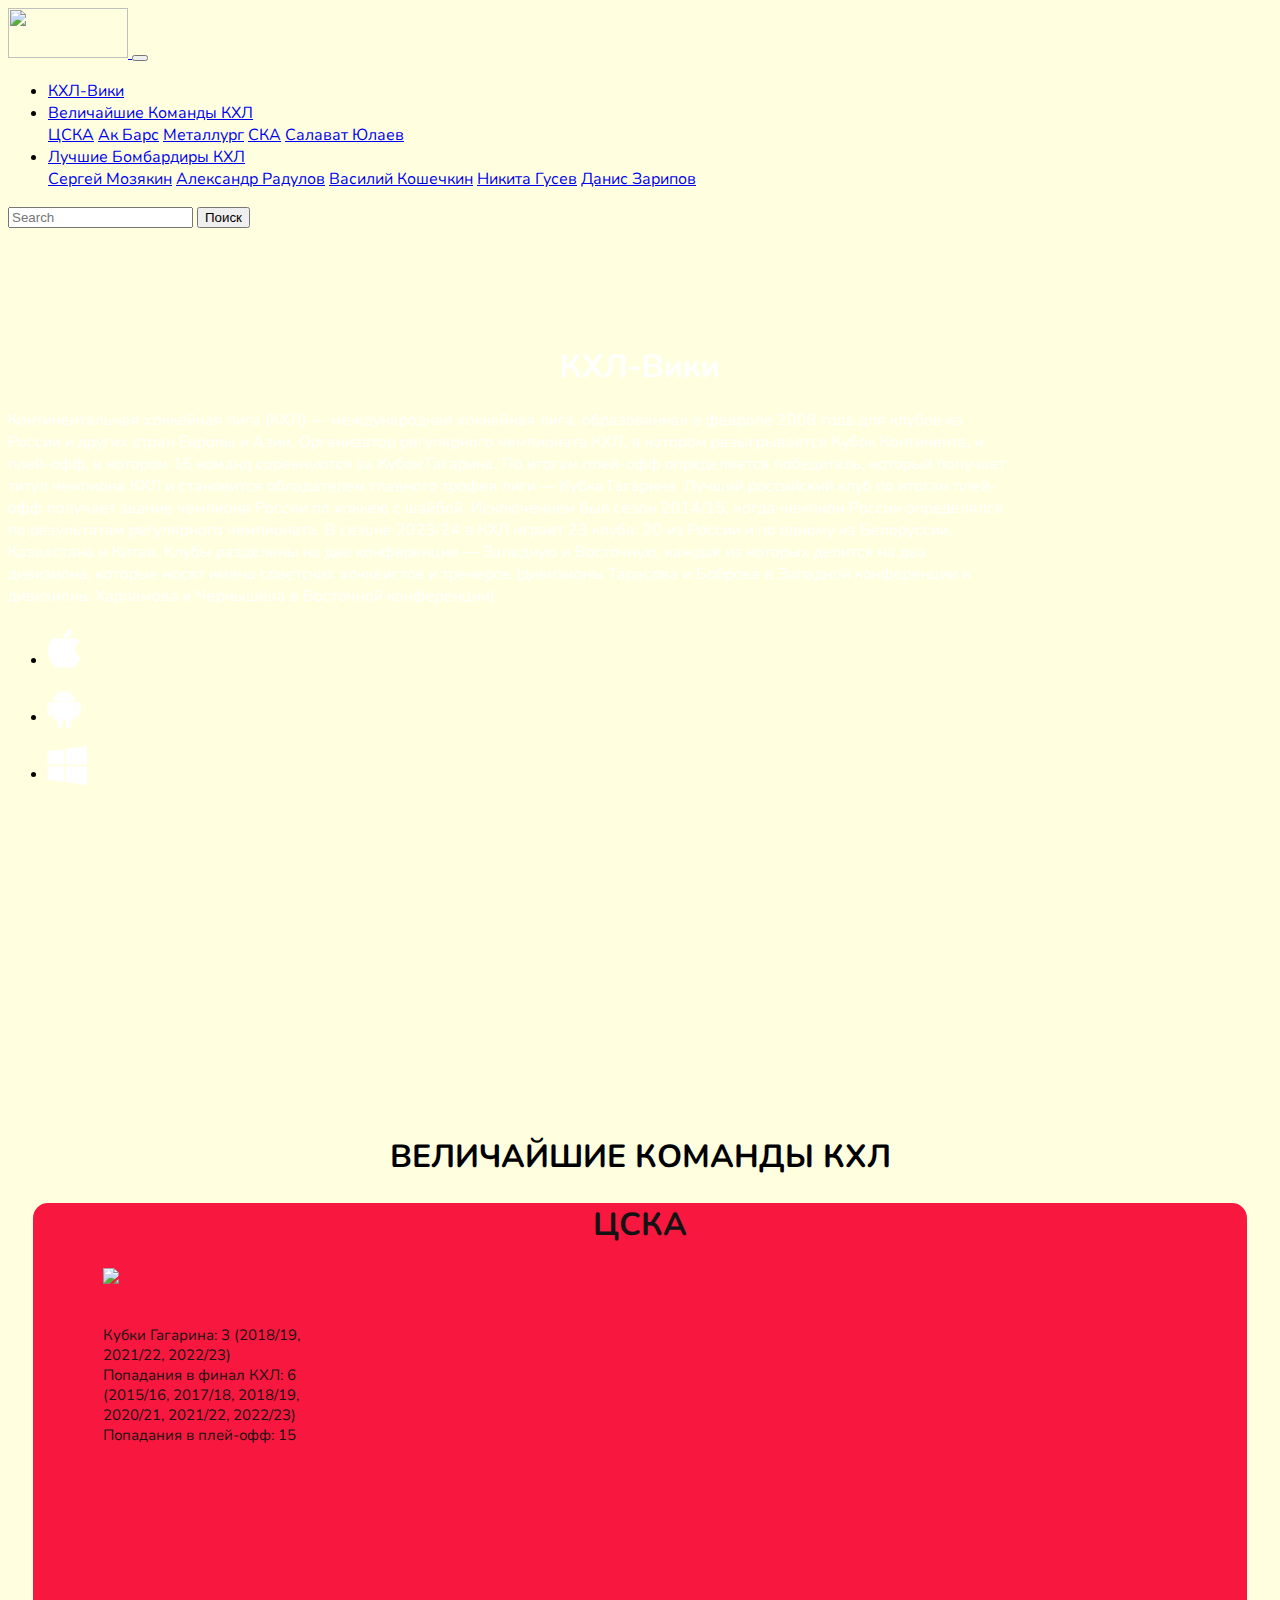
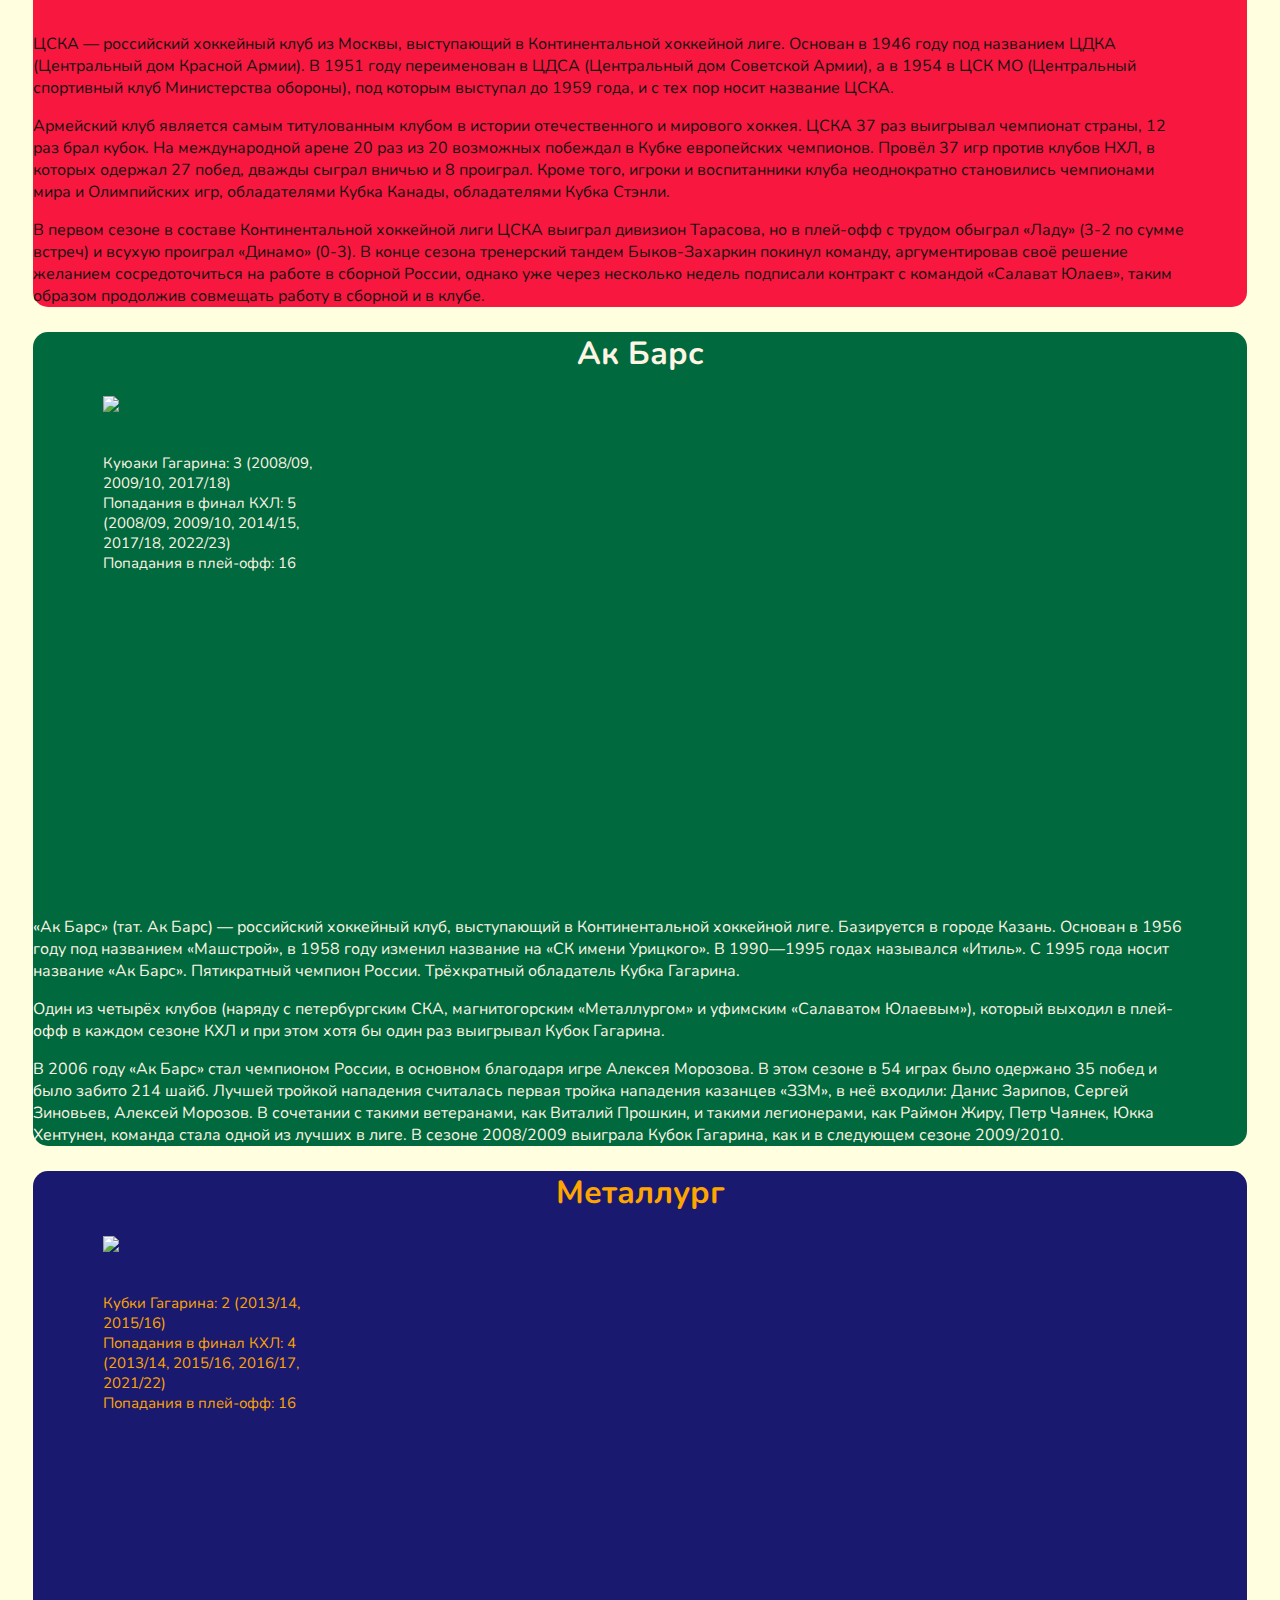
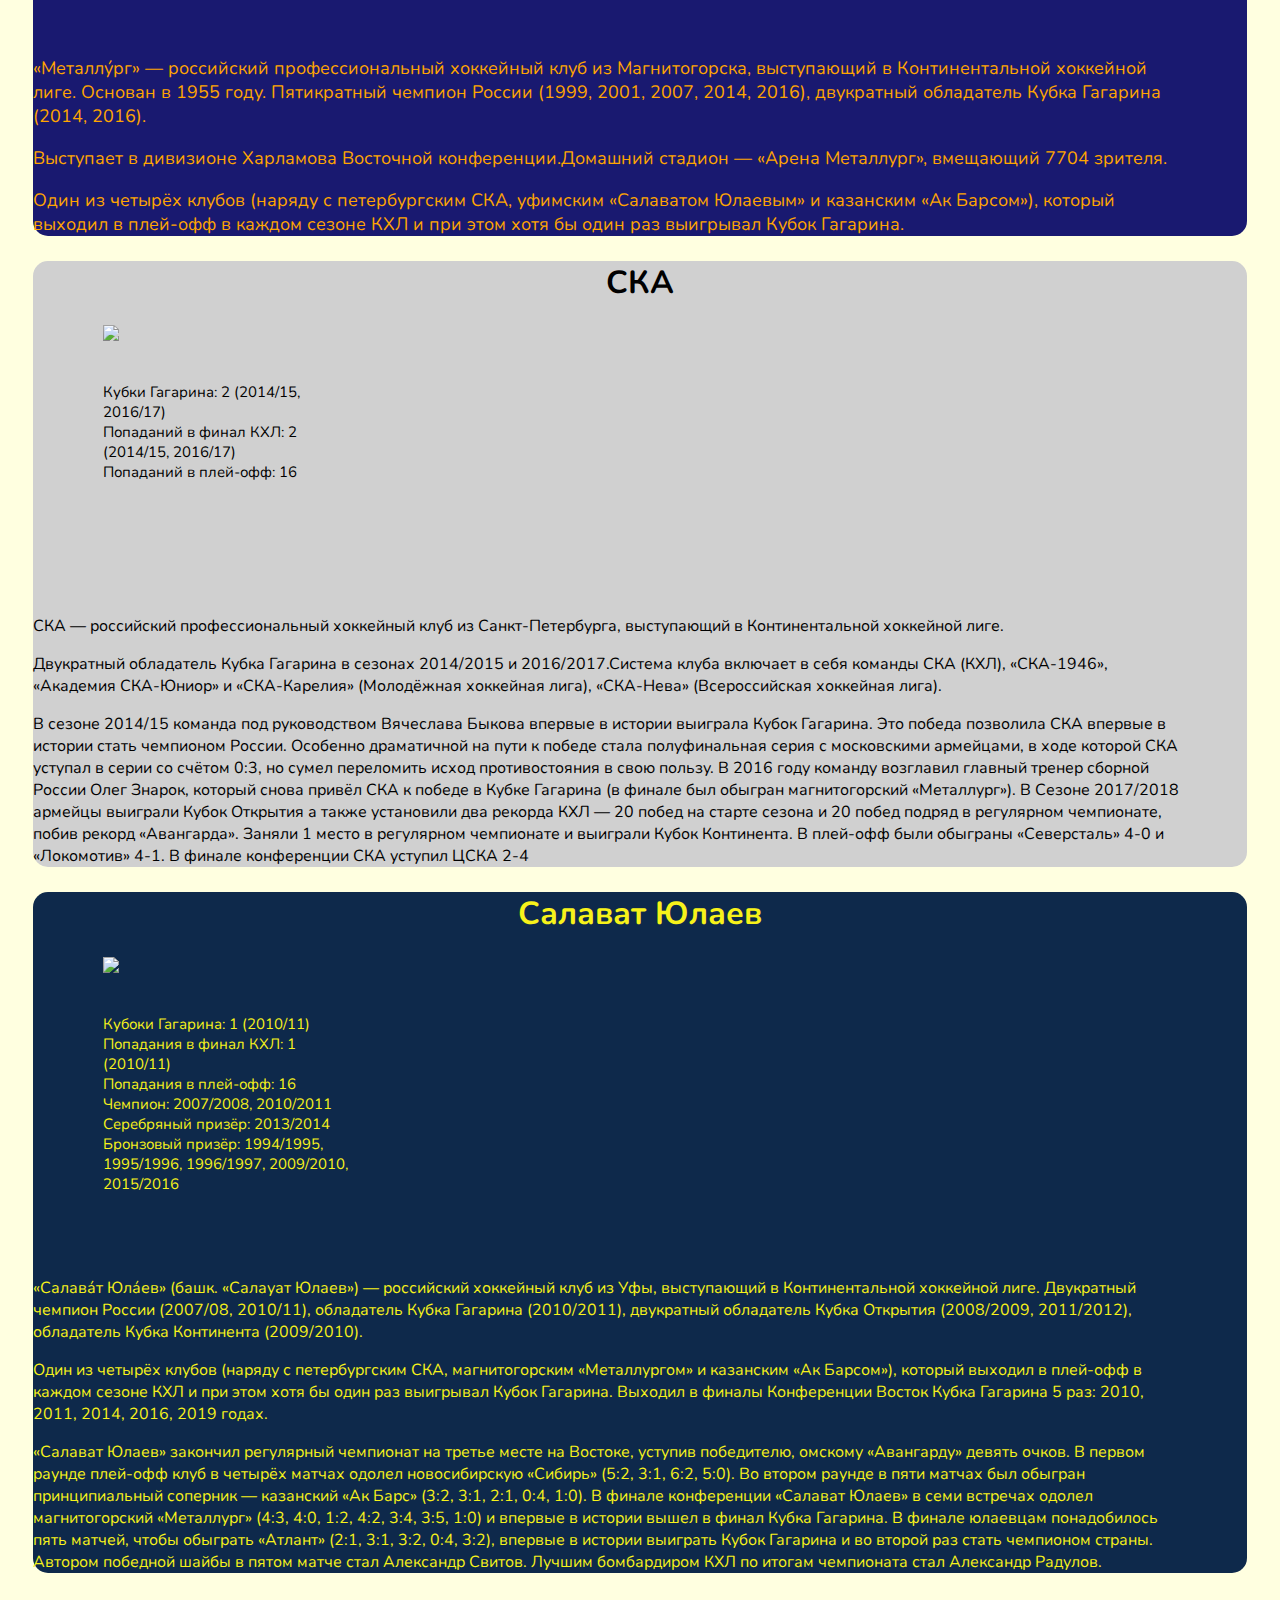
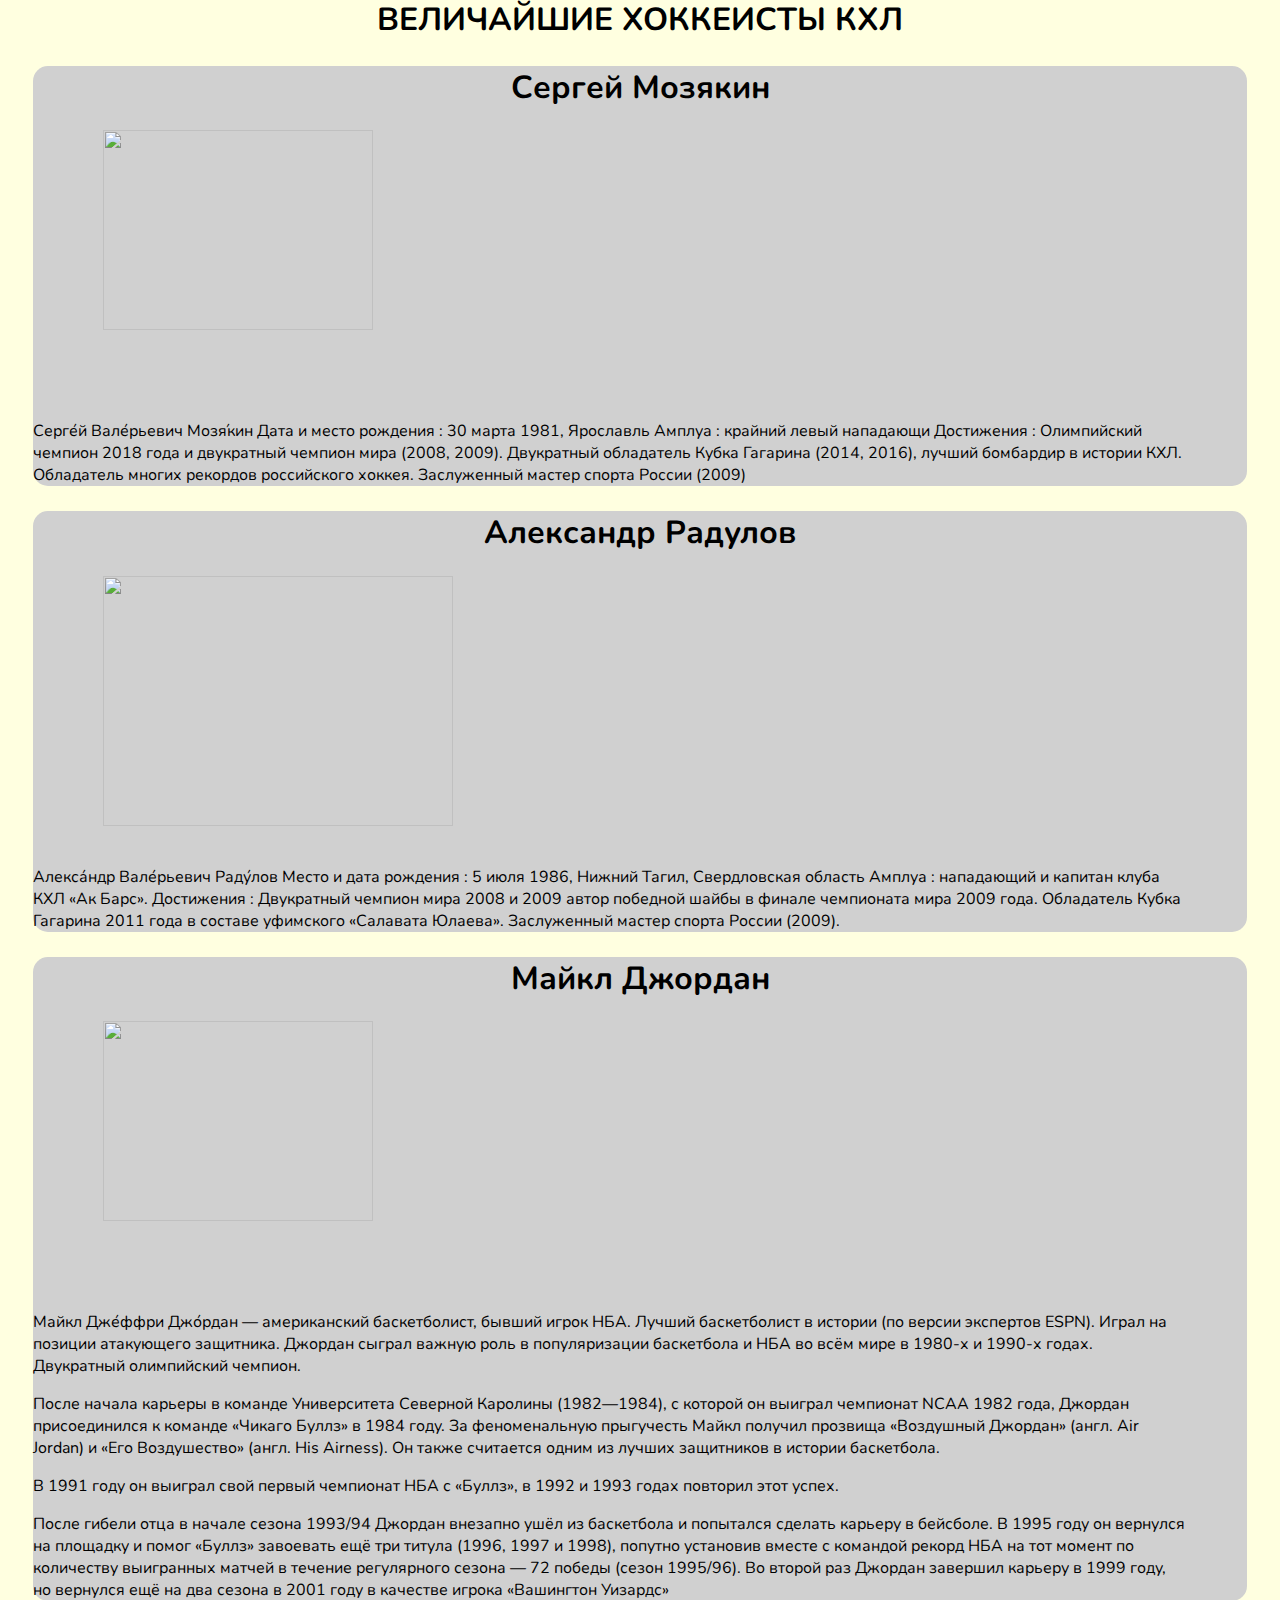
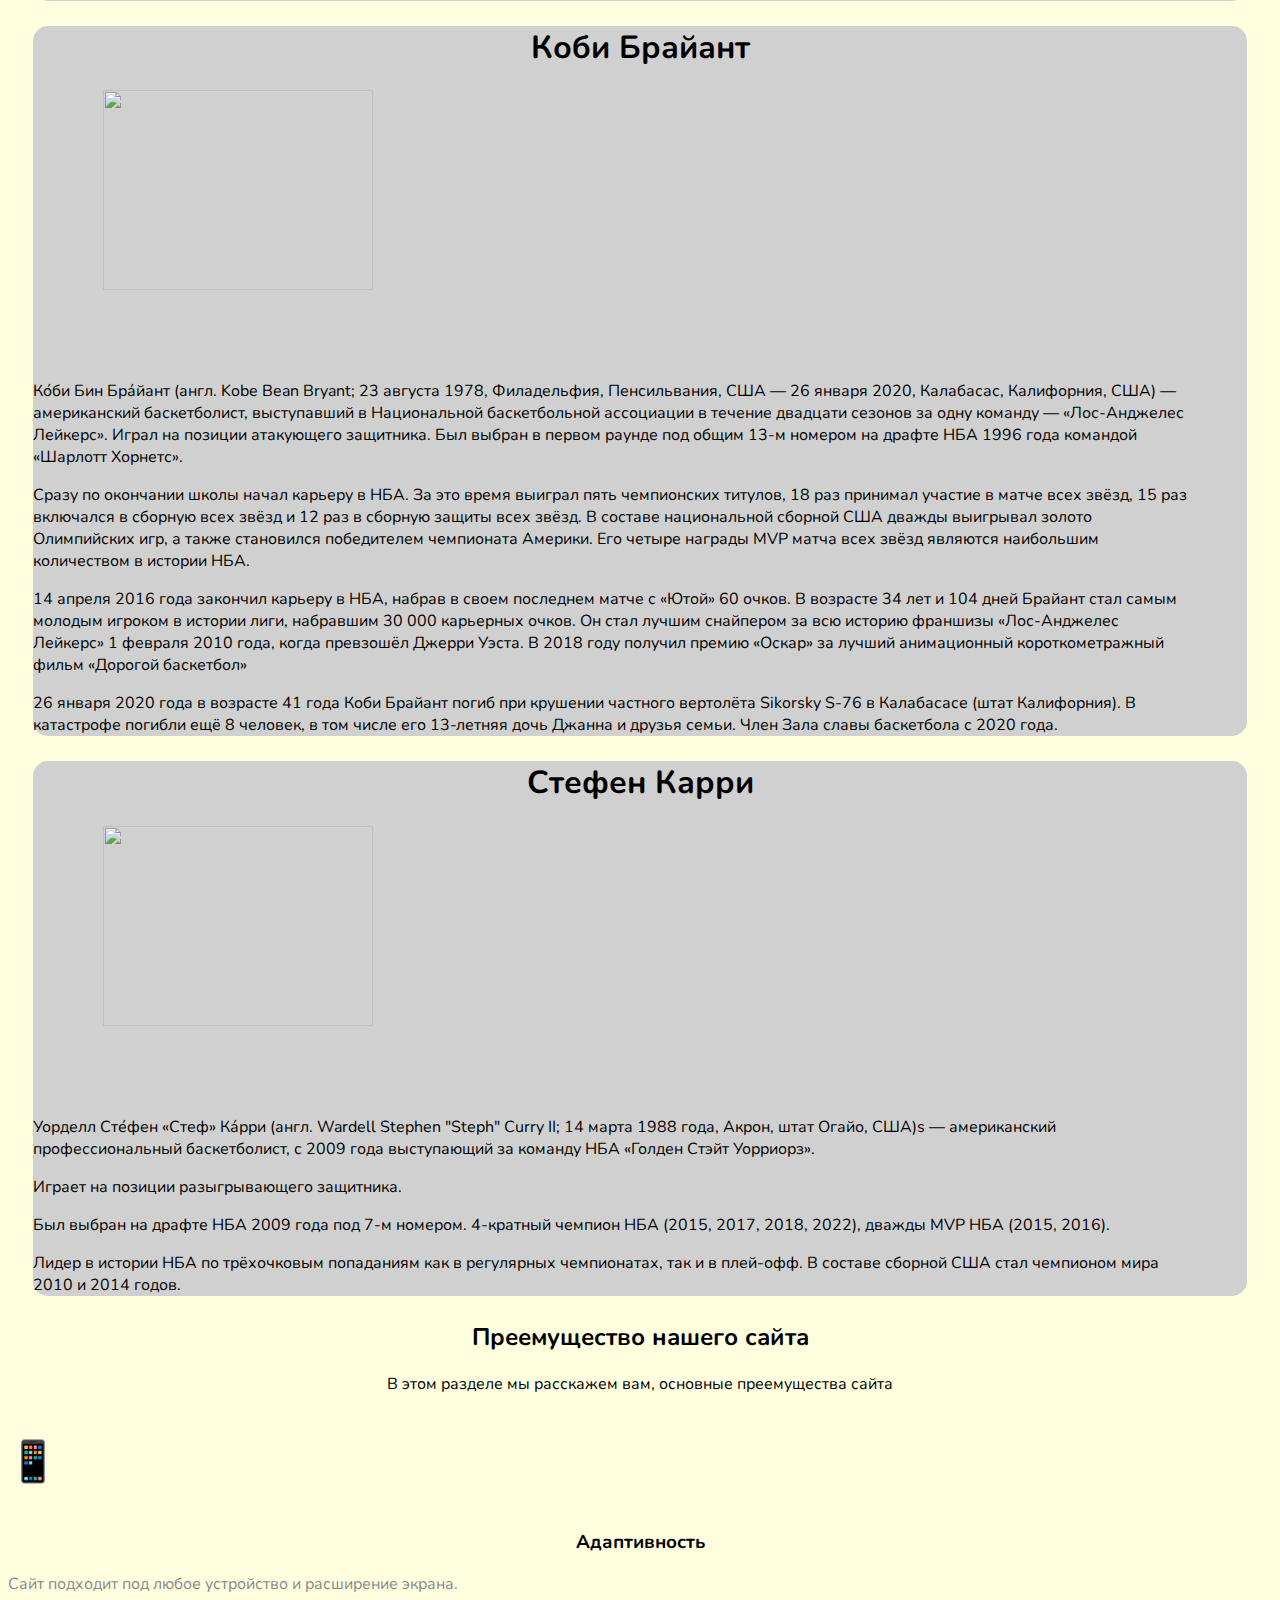
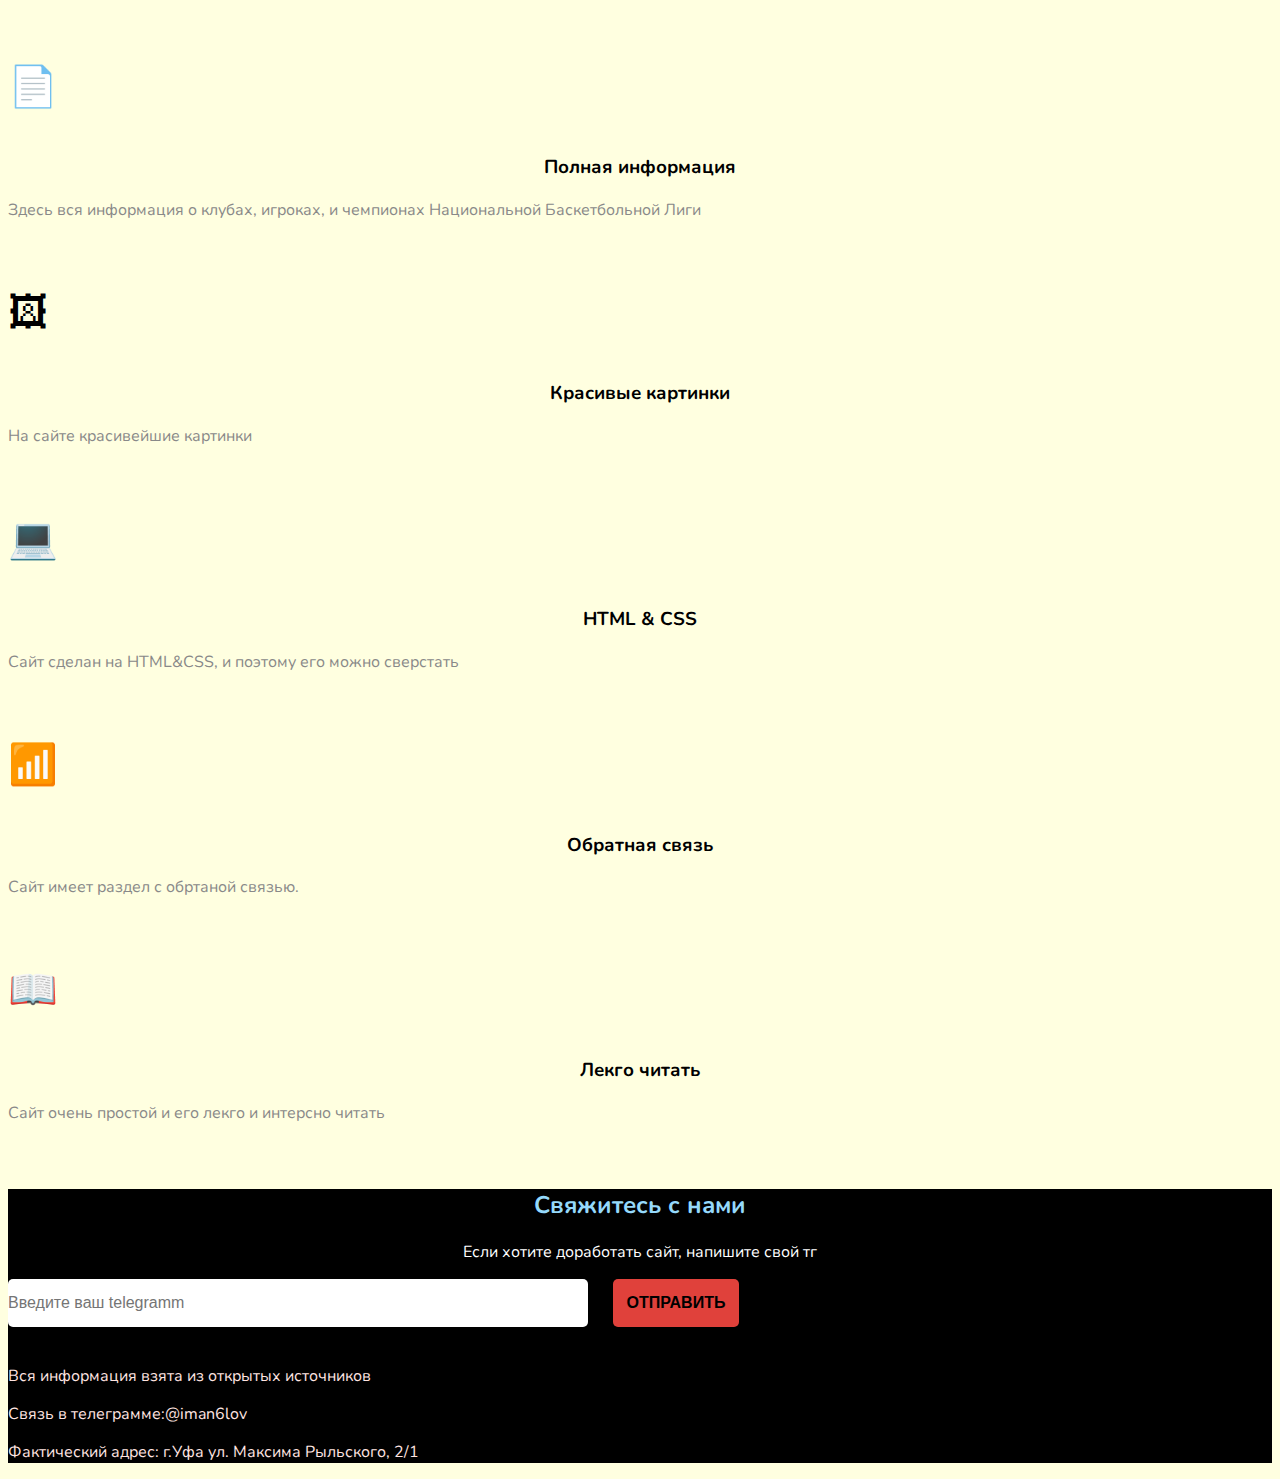
==== indexKhl.html @ aa76dc34 "Add files via upload" ====
<!DOCTYPE html>
<html>
<head>
   <meta charset="utf-8">
   <meta name="viewport" content="width=device-width, initial-scale=1">
   <title></title>

    <script src="https://code.jquery.com/jquery-2.2.4.min.js"></script>
    

    <script src="https://code.jquery.com/jquery-3.5.1.slim.min.js" integrity="sha384-DfXdz2htPH0lsSSs5nCTpuj/zy4C+OGpamoFU5WgosN9vkFo+0A2rbxv1p2kyZiVz" crossorigin="anonymous"></script>
    <script src="https://cdn.jsdelivr.net/npm/popper.js@1.16.1/dist/umd/popper.min.js" integrity="sha384-9/reFTGAW83EW2RDu89cUlYKTtuHLA2uYNzkQnaoPSMGhpDBVxlZXum8OV5T0nLc" crossorigin="anonymous" ></script>


   <!-- Google Fonts -->
   <link rel="preconnect" href="https://fonts.googleapis.com">
   <link rel="preconnect" href="https://fonts.gstatic.com" crossorigin>
   <link href="https://fonts.googleapis.com/css2?family=Lato:wght@900&family=Nunito:ital,wght@0,700;1,700&display=swap" rel="stylesheet">


   <!-- Bootstrap -->
   <link rel="stylesheet" href="https://cdn.jsdelivr.net/npm/bootstrap@4.6.2/dist/css/bootstrap.min.css" integrity="sha384-xOolHFLEh07PJGoPkLv1IbcEPTNtaed2xpHsD9ESMhqIYd0nLMwNLD69Npy4HI+N" crossorigin="anonymous"> 
   <script src="https://cdn.jsdelivr.net/npm/bootstrap@4.6.2/dist/js/bootstrap.bundle.min.js" integrity="sha384-Fy6S3B9q64WdZWQUiU+q4/2Lc9npb8tCaSX9FK7E8HnRr0Jz8D6OP9dO5Vg3Q9ct" crossorigin="anonymous"></script>

   <link rel="stylesheet" href="https://maxcdn.bootstrapcdn.com/font-awesome/4.7.0/css/font-awesome.min.css">


   <link rel="stylesheet" type="text/css" href="styleKhl.css">
   <link rel="preconnect" href="https://fonts.googleapis.com">
   <link rel="preconnect" href="https://fonts.gstatic.com" crossorigin>
   <link href="https://fonts.googleapis.com/css2?family=Nunito:ital,wght@0,700;1,700&display=swap" rel="stylesheet">

   <link rel="stylesheet" type="text/css" href="animate.css">

   
</head>
<body>

    <nav class="navbar navbar-expand-xl navbar-light bg-light sticky-top">
        <div class="container">
            <a class="navbar-brand" href="#">
                <!-- <img src="https://upload.wikimedia.org/wikipedia/ru/thumb/7/7e/KHL_logo_2012.png/115px-KHL_logo_2012.png" width="120px" height="50px"> -->
                <img src="https://files.brandlogos.net/svg/6pHg9QdYGc/Kontinental_Hockey_League-OeqC9zWJ1_brandlogos.net.svg" width="120px" height="50px">
            </a>
            <button class="navbar-toggler" type="button" data-bs-toggle="collapse" data-bs-target="#navbarBasic" aria-controls="navbarBasic" aria-expanded="false" aria-label="Toggle navigation">
                <span class="navbar-toggler-icon"></span>
            </button>
            <div class="collapse navbar-collapse" id="navbarBasic">
                <ul class="navbar-nav me-auto mb-2 mb-xl-0">
                    <li class="nav-item">
                      <a class="nav-link active" aria-current="page" href="#">КХЛ-Вики</a>
                    </li>
                    <li class="nav-item dropdown mx-3">
                        <a class="nav-link dropdown-toggle" href="#" id="navbar-Dropdown" role="button" data-toggle="dropdown">Величайшие Команды КХЛ</a>
                        <div class="dropdown-menu">
                            <a class="dropdown-item" href="#cska_background">ЦСКА</a>
                            <a class="dropdown-item" href="#ak_bars_background">Ак Барс</a>
                            <a class="dropdown-item" href="#metalurg_background">Металлург</a>
                            <a class="dropdown-item" href="#ska_">СКА</a>
                            <a class="dropdown-item" href="#salavat_background">Салават Юлаев</a>
                    </li>
                    <li class="nav-item dropdown mx-3">
                        <a class="nav-link dropdown-toggle" href="#" id="navbar-Dropdown" role="button" data-toggle="dropdown">Лучшие Бомбардиры КХЛ</a>
                        <div class="dropdown-menu">
                            <a class="dropdown-item" href="#mozyakin">Сергей Мозякин</a>
                            <a class="dropdown-item" href="#radulov">Александр Радулов</a>
                            <a class="dropdown-item" href="#koshechkin">Василий Кошечкин</a>
                            <a class="dropdown-item" href="#gusev">Никита Гусев</a>
                            <a class="dropdown-item" href="#zaripov">Данис Зарипов</a>
                    </li>
                </ul>
                <form class="d-flex">
                   <input class="form-control me-2" type="search" placeholder="Search" aria-label="">
                   <button class="btn btn-outline-success" type="submit">Поиск</button>
                </form>
            </div>
        </div>
    </nav> 

    <header id="header" class="header">
		<div class="container"> 
			<div class="row">
				<div class="col-lg-6">
				 	<div class="offer animated fadeInLeft basket-wiki">
                        <h1> 
                            КХЛ-Вики
                        </h1>
                    </div>  
                    <div class="offer__intro">
                    </div> 
                    <div class="col-lg-10">
                    <p class="offer__text">
                        Континентальная хоккейная лига (КХЛ) — международная хоккейная лига, образованная в феврале 2008 года для клубов из России и других стран Европы и Азии. Организатор регулярного чемпионата КХЛ, в котором разыгрывается Кубок Континента, и плей-офф, в котором 16 команд соревнуются за Кубок Гагарина. По итогам плей-офф определяется победитель, который получает титул чемпиона КХЛ и становится обладателем главного трофея лиги — Кубка Гагарина.
                        Лучший российский клуб по итогам плей-офф получает звание чемпиона России по хоккею с шайбой. Исключением был сезон 2014/15, когда чемпион России определялся по результатам регулярного чемпионата.
                        В сезоне 2023/24 в КХЛ играет 23 клуба: 20 из России и по одному из Белоруссии, Казахстана и Китая. Клубы разделены на две конференции — Западную и Восточную, каждая из которых делится на два дивизиона, которые носят имена советских хоккеистов и тренеров (дивизионы Тарасова и Боброва в Западной конференции и дивизионы Харламова и Чернышёва в Восточной конференции).
                    </p> 
                    <ul class="icons d-flex">
                        <li class="icons__item">
                            <a href="#">
                                <i class="fa fa-apple"></i>
                            </a>
                        </li>
                        <li class="icons__item">
                            <a href="#">
                                <i class="fa fa-android"></i>
                            </a>
                        </li>
                        <li class="icons__item">
                            <a href="#">
                                <i class="fa fa-windows"></i>
                            </a>
                        </li>
                    </ul>
				</div>
			</div>
		</div>
	</header>

    <div class="teams__nba animated tada"> 
            <h1>ВЕЛИЧАЙШИЕ КОМАНДЫ КХЛ</h1>
        </div>

     <div class="container">
            <div class="club_info" id="cska_background">
                <div class="row justify-content-center">
                    <div class="club_title">
                        <h1 id="CSKA">ЦСКА </h1>
                    </div>
                </div>

                <div class="row">
                    <div class="col-sm-4">
                        <div id="cska">
                            <img src="https://upload.wikimedia.org/wikipedia/ru/thumb/9/98/HC_CSKA_Moscow_Logo_2016.svg/205px-HC_CSKA_Moscow_Logo_2016.svg.png" width="65%">
                            <div class="club_achievments">
                                Кубки Гагарина: 3 (2018/19, 2021/22, 2022/23)
                                <br>
                                Попадания в финал КХЛ: 6 (2015/16, 2017/18, 2018/19, 2020/21, 2021/22, 2022/23)
                                <br>
                                Попадания в плей-офф: 15
                                <br>
                            </div>
                        </div>
                    </div>
                    <div class="col-sm-8">
                        <div class="club_bio">
                            <p>ЦСКА — российский хоккейный клуб из Москвы, выступающий в Континентальной хоккейной лиге. Основан в 1946 году под названием ЦДКА (Центральный дом Красной Армии). В 1951 году переименован в ЦДСА (Центральный дом Советской Армии), а в 1954 в ЦСК МО (Центральный спортивный клуб Министерства обороны), под которым выступал до 1959 года, и с тех пор носит название ЦСКА.</p> 

                            <p>Армейский клуб является самым титулованным клубом в истории отечественного и мирового хоккея. ЦСКА 37 раз выигрывал чемпионат страны, 12 раз брал кубок. На международной арене 20 раз из 20 возможных побеждал в Кубке европейских чемпионов. Провёл 37 игр против клубов НХЛ, в которых одержал 27 побед, дважды сыграл вничью и 8 проиграл. Кроме того, игроки и воспитанники клуба неоднократно становились чемпионами мира и Олимпийских игр, обладателями Кубка Канады, обладателями Кубка Стэнли.</p>

                            <p>В первом сезоне в составе Континентальной хоккейной лиги ЦСКА выиграл дивизион Тарасова, но в плей-офф с трудом обыграл «Ладу» (3-2 по сумме встреч) и всухую проиграл «Динамо» (0-3). В конце сезона тренерский тандем Быков-Захаркин покинул команду, аргументировав своё решение желанием сосредоточиться на работе в сборной России, однако уже через несколько недель подписали контракт с командой «Салават Юлаев», таким образом продолжив совмещать работу в сборной и в клубе.</p>
                        </div>
                    </div>
                </div>
        </div>

        <div class="club_info" id="ak_bars_background">
                <div class="row justify-content-center">
                    <div class="club_title">
                        <h1>Ак Барс</h1>
                    </div>
                </div>
                <div class="row">
                    <div class="col-sm-4">
                        <div id="ak_bars">
                            <img src="https://upload.wikimedia.org/wikipedia/ru/thumb/7/75/HC_Ak_Bars_Logo.svg/180px-HC_Ak_Bars_Logo.svg.png">
                            <div class="club_achievments">
                                Куюаки Гагарина: 3 (2008/09, 2009/10, 2017/18)
                                <br>
                                Попадания в финал КХЛ: 5 (2008/09, 2009/10, 2014/15, 2017/18, 2022/23)
                                <br>
                                Попадания в плей-офф: 16
                                <br>
                            </div>
                        </div>
                    </div>
                    <div class="col-sm-8">
                        <div class="club_bio">
                            <p>«Ак Барс» (тат. Ак Барс) — российский хоккейный клуб, выступающий в Континентальной хоккейной лиге. Базируется в городе Казань. Основан в 1956 году под названием «Машстрой», в 1958 году изменил название на «СК имени Урицкого». В 1990—1995 годах назывался «Итиль». С 1995 года носит название «Ак Барс». Пятикратный чемпион России. Трёхкратный обладатель Кубка Гагарина.</p> 

                            <p>Один из четырёх клубов (наряду с петербургским СКА, магнитогорским «Металлургом» и уфимским «Салаватом Юлаевым»), который выходил в плей-офф в каждом сезоне КХЛ и при этом хотя бы один раз выигрывал Кубок Гагарина.</p>

                            <p>В 2006 году «Ак Барс» стал чемпионом России, в основном благодаря игре Алексея Морозова. В этом сезоне в 54 играх было одержано 35 побед и было забито 214 шайб. Лучшей тройкой нападения считалась первая тройка нападения казанцев «ЗЗМ», в неё входили: Данис Зарипов, Сергей Зиновьев, Алексей Морозов. В сочетании с такими ветеранами, как Виталий Прошкин, и такими легионерами, как Раймон Жиру, Петр Чаянек, Юкка Хентунен, команда стала одной из лучших в лиге. В сезоне 2008/2009 выиграла Кубок Гагарина, как и в следующем сезоне 2009/2010.</p>
                        </div>
                    </div>
                </div>
        </div>

        <div class="club_info" id="metalurg_background">
                <div class="row justify-content-center">
                    <div class="club_title">
                        <h1>Металлург</h1>
                    </div>
                </div>
                <div class="row">
                    <div class="col-sm-4">
                        <div id="metalurg">
                            <img src="https://upload.wikimedia.org/wikipedia/ru/thumb/0/0e/HC_Metallurg_Magnitogorsk_Logo.svg/260px-HC_Metallurg_Magnitogorsk_Logo.svg.png">
                            <div class="club_achievments">
                                Кубки Гагарина: 2 (2013/14, 2015/16)
                                <br>
                                Попадания в финал КХЛ: 4 (2013/14, 2015/16, 2016/17, 2021/22)
                                <br>
                                Попадания в плей-офф: 16
                                <br>
                            </div>
                        </div>
                    </div>
                    <div class="col-sm-8">
                        <div id="metalurg_bio">
                            <p> «Металлу́рг» — российский профессиональный хоккейный клуб из Магнитогорска, выступающий в Континентальной хоккейной лиге. Основан в 1955 году. Пятикратный чемпион России (1999, 2001, 2007, 2014, 2016), двукратный обладатель Кубка Гагарина (2014, 2016).</p> 

                            <p>Выступает в дивизионе Харламова Восточной конференции.Домашний стадион — «Арена Металлург», вмещающий 7704 зрителя.</p>

                            <p>Один из четырёх клубов (наряду с петербургским СКА, уфимским «Салаватом Юлаевым» и казанским «Ак Барсом»), который выходил в плей-офф в каждом сезоне КХЛ и при этом хотя бы один раз выигрывал Кубок Гагарина.</p>
                        </div>
                    </div>
                </div>
        </div>

        <div class="club_info" id="ska_">
                <div class="row justify-content-center">
                    <div class="club_title">
                        <h1>СКА</h1>
                    </div>
                </div>
                <div class="row">
                    <div class="col-sm-4">
                        <div class="club_pic">
                            <img src="https://upload.wikimedia.org/wikipedia/ru/thumb/0/05/HC_SKA_Logo.svg/200px-HC_SKA_Logo.svg.png">
                            <div class="club_achievments">
                                Кубки Гагарина: 2 (2014/15, 2016/17)
                                <br>
                                Попаданий в финал КХЛ: 2 (2014/15, 2016/17)
                                <br>
                                Попаданий в плей-офф: 16
                                <br>
                            </div>
                        </div>
                    </div>
                    <div class="col-sm-8">
                        <div class="club_bio">
                            <p>СКА — российский профессиональный хоккейный клуб из Санкт-Петербурга, выступающий в Континентальной хоккейной лиге.</p> 

                            <p> Двукратный обладатель Кубка Гагарина в сезонах 2014/2015 и 2016/2017.Система клуба включает в себя команды СКА (КХЛ), «СКА-1946», «Академия СКА-Юниор» и «СКА-Карелия» (Молодёжная хоккейная лига), «СКА-Нева» (Всероссийская хоккейная лига).</p>

                            <p> В сезоне 2014/15 команда под руководством Вячеслава Быкова впервые в истории выиграла Кубок Гагарина. Это победа позволила СКА впервые в истории стать чемпионом России. Особенно драматичной на пути к победе стала полуфинальная серия с московскими армейцами, в ходе которой СКА уступал в серии со счётом 0:3, но сумел переломить исход противостояния в свою пользу. В 2016 году команду возглавил главный тренер сборной России Олег Знарок, который снова привёл СКА к победе в Кубке Гагарина (в финале был обыгран магнитогорский «Металлург»).
                            В Сезоне 2017/2018 армейцы выиграли Кубок Открытия а также установили два рекорда КХЛ — 20 побед на старте сезона и 20 побед подряд в регулярном чемпионате, побив рекорд «Авангарда». Заняли 1 место в регулярном чемпионате и выиграли Кубок Континента. В плей-офф были обыграны «Северсталь» 4-0 и «Локомотив» 4-1. В финале конференции СКА уступил ЦСКА 2-4</p>

                        </div>
                    </div>
                </div>
        </div>

             <div class="club_info" id="salavat_background">
                <div class="row justify-content-center">
                    <div class="club_title">
                        <h1>Салават Юлаев</h1>
                    </div>
                </div>

                <div class="row">
                    <div class="col-sm-4">
                        <div class="salavat_state">
                            <img src="https://upload.wikimedia.org/wikipedia/ru/thumb/a/a0/HC_Salavat_Yulaev_Logo.svg/255px-HC_Salavat_Yulaev_Logo.svg.png">
                            <div class="club_achievments">
                               Кубоки Гагарина: 1 (2010/11)
                                <br>
                               Попадания в финал КХЛ: 1 (2010/11)
                                <br>
                                Попадания в плей-офф: 16
                                <br>
                                Чемпион: 2007/2008, 2010/2011
                                <br>
                                Серебряный призёр: 2013/2014
                                <br>
                                Бронзовый призёр: 1994/1995, 1995/1996, 1996/1997, 2009/2010, 2015/2016
                                <br>
                            </div>
                        </div>
                    </div>
                    <div class="col-sm-8">
                        <div class="club_bio">
                            <p>«Салава́т Юла́ев» (башк. «Салауат Юлаев») — российский хоккейный клуб из Уфы, выступающий в Континентальной хоккейной лиге. Двукратный чемпион России (2007/08, 2010/11), обладатель Кубка Гагарина (2010/2011), двукратный обладатель Кубка Открытия (2008/2009, 2011/2012), обладатель Кубка Континента (2009/2010).</p> 

                            <p>Один из четырёх клубов (наряду с петербургским СКА, магнитогорским «Металлургом» и казанским «Ак Барсом»), который выходил в плей-офф в каждом сезоне КХЛ и при этом хотя бы один раз выигрывал Кубок Гагарина. Выходил в финалы Конференции Восток Кубка Гагарина 5 раз: 2010, 2011, 2014, 2016, 2019 годах.</p>

                            <p>«Салават Юлаев» закончил регулярный чемпионат на третье месте на Востоке, уступив победителю, омскому «Авангарду» девять очков. В первом раунде плей-офф клуб в четырёх матчах одолел новосибирскую «Сибирь» (5:2, 3:1, 6:2, 5:0). Во втором раунде в пяти матчах был обыгран принципиальный соперник — казанский «Ак Барс» (3:2, 3:1, 2:1, 0:4, 1:0). В финале конференции «Салават Юлаев» в семи встречах одолел магнитогорский «Металлург» (4:3, 4:0, 1:2, 4:2, 3:4, 3:5, 1:0) и впервые в истории вышел в финал Кубка Гагарина. В финале юлаевцам понадобилось пять матчей, чтобы обыграть «Атлант» (2:1, 3:1, 3:2, 0:4, 3:2), впервые в истории выиграть Кубок Гагарина и во второй раз стать чемпионом страны. Автором победной шайбы в пятом матче стал Александр Свитов. Лучшим бомбардиром КХЛ по итогам чемпионата стал Александр Радулов.</p>
                        </div>
                    </div>
                </div>
        </div>
    
    </div>
<header>

        <div>
            <div class="animated fadeInUp">
                <div class="igroki">
                    <h1>ВЕЛИЧАЙШИЕ ХОККЕИСТЫ КХЛ</h1>
                </div>
            </div>
        </div>

          <div class="club_info" id="mozyakin">
                <div class="row justify-content-center">
                    <div class="player_title">
                        <h1>Сергей Мозякин</h1>
                    </div>
                </div>
                <div class="row">
                    <div class="col-sm-4">
                        <div class="player_pic">
                            <img src="https://img-sport.business-gazeta.ru/images/70/2076-b675807159cd4b617e51654803883ec6.jpg" width="270px" height="200px">
                        </div>
                    </div>
                    <div class="col-sm-8">
                        <div class="player_bio">
                           Серге́й Вале́рьевич Мозя́кин
                           Дата и место рождения : 30 марта 1981, Ярославль
                           Амплуа : крайний левый нападающи
                           Достижения : Олимпийский чемпион 2018 года и двукратный чемпион мира (2008, 2009). Двукратный обладатель Кубка Гагарина (2014, 2016), лучший бомбардир в истории КХЛ. Обладатель многих рекордов российского хоккея. Заслуженный мастер спорта России (2009)
                        </div>
                    </div>
                </div>
        </div>

        <div class="player_info" id="radulov" id>
                <div class="row justify-content-center">
                    <div class="player_title">
                        <h1>Александр Радулов</h1>
                    </div>
                </div>
                <div class="row">
                    <div class="col-sm-4">
                        <div class="player_pic">
                            <img src="https://avatars.mds.yandex.net/i?id=1e49569e1bfc4d4117783f40a74766cdab4fa73e-12481555-images-thumbs&n=13" width="350px" height="250px">
                            <div class="player_achievments">
                            
                            </div>
                        </div>
                    </div>
                    <div class="col-sm-8">
                        <div class="player_bio">
                            Алекса́ндр Вале́рьевич Раду́лов
                            Место и дата рождения : 5 июля 1986, Нижний Тагил, Свердловская область 
                            Амплуа : нападающий и капитан клуба КХЛ «Ак Барс».
                            Достижения : Двукратный чемпион мира 2008 и 2009 автор победной шайбы в финале чемпионата мира 2009 года. Обладатель Кубка Гагарина 2011 года в составе уфимского «Салавата Юлаева». Заслуженный мастер спорта России (2009).
                        </div>
                    </div>
                </div>
        </div>

        <div class="player_info" id="jordan">
                <div class="row justify-content-center">
                    <div class="player_title">
                        <h1>Майкл Джордан</h1>
                    </div>
                </div>
                <div class="row">
                    <div class="col-sm-4">
                        <div class="player_pic">
                            <img src="https://s.yimg.com/ny/api/res/1.2/JQof7axK_5ByjjyW1nrCPw--/YXBwaWQ9aGlnaGxhbmRlcjt3PTEyMDA7aD04NDQ-/https://s.yimg.com/uu/api/res/1.2/pYqp7RoYFmujeQxvanWd8w--~B/aD05MDA7dz0xMjgwO2FwcGlkPXl0YWNoeW9u/https://media.zenfs.com/en/hoops_hype_usa_today_sports_articles_974/3ef0ee2fdbd9decb772357d4c23d89d0" width="270px" height="200px">
                            <div class="player_achievments">
                                
                                <br>
                 
                                <br>
                               
                                <br>
                            </div>
                        </div>
                    </div>
                    <div class="col-sm-8">
                        <div class="player_bio">
                            <p>Майкл Дже́ффри Джо́рдан  — американский баскетболист, бывший игрок НБА. Лучший баскетболист в истории (по версии экспертов ESPN). Играл на позиции атакующего защитника. Джордан сыграл важную роль в популяризации баскетбола и НБА во всём мире в 1980-х и 1990-х годах. Двукратный олимпийский чемпион.</p>

                            <p>После начала карьеры в команде Университета Северной Каролины (1982—1984), с которой он выиграл чемпионат NCAA 1982 года, Джордан присоединился к команде «Чикаго Буллз» в 1984 году. За феноменальную прыгучесть Майкл получил прозвища «Воздушный Джордан» (англ. Air Jordan) и «Его Воздушество» (англ. His Airness). Он также считается одним из лучших защитников в истории баскетбола.</p>

                            <p> В 1991 году он выиграл свой первый чемпионат НБА с «Буллз», в 1992 и 1993 годах повторил этот успех.</p>

                            <p>После гибели отца в начале сезона 1993/94 Джордан внезапно ушёл из баскетбола и попытался сделать карьеру в бейсболе. В 1995 году он вернулся на площадку и помог «Буллз» завоевать ещё три титула (1996, 1997 и 1998), попутно установив вместе с командой рекорд НБА на тот момент по количеству выигранных матчей в течение регулярного сезона — 72 победы (сезон 1995/96). Во второй раз Джордан завершил карьеру в 1999 году, но вернулся ещё на два сезона в 2001 году в качестве игрока «Вашингтон Уизардс»</p>
                        </div>
                    </div>
                </div>
        </div>
        <!--  <div class="igroki" id="jordan">
            <h1>Майкл Джордан</h1>
         </div>
         <img src="https://s.yimg.com/ny/api/res/1.2/JQof7axK_5ByjjyW1nrCPw--/YXBwaWQ9aGlnaGxhbmRlcjt3PTEyMDA7aD04NDQ-/https://s.yimg.com/uu/api/res/1.2/pYqp7RoYFmujeQxvanWd8w--~B/aD05MDA7dz0xMjgwO2FwcGlkPXl0YWNoeW9u/https://media.zenfs.com/en/hoops_hype_usa_today_sports_articles_974/3ef0ee2fdbd9decb772357d4c23d89d0" width="35%" height="35%">
         <div class="row">
            <div class="col-lg-10">
            Майкл Дже́ффри Джо́рдан  — американский баскетболист, бывший игрок НБА. Лучший баскетболист в истории (по версии экспертов ESPN). Играл на позиции атакующего защитника. Джордан сыграл важную роль в популяризации баскетбола и НБА во всём мире в 1980-х и 1990-х годах. Двукратный олимпийский чемпион.
            После начала карьеры в команде Университета Северной Каролины (1982—1984), с которой он выиграл чемпионат NCAA 1982 года, Джордан присоединился к команде «Чикаго Буллз» в 1984 году. За феноменальную прыгучесть Майкл получил прозвища «Воздушный Джордан» (англ. Air Jordan) и «Его Воздушество» (англ. His Airness). Он также считается одним из лучших защитников в истории баскетбола. В 1991 году он выиграл свой первый чемпионат НБА с «Буллз», в 1992 и 1993 годах повторил этот успех. После гибели отца в начале сезона 1993/94 Джордан внезапно ушёл из баскетбола и попытался сделать карьеру в бейсболе. В 1995 году он вернулся на площадку и помог «Буллз» завоевать ещё три титула (1996, 1997 и 1998), попутно установив вместе с командой рекорд НБА на тот момент по количеству выигранных матчей в течение регулярного сезона — 72 победы (сезон 1995/96). Во второй раз Джордан завершил карьеру в 1999 году, но вернулся ещё на два сезона в 2001 году в качестве игрока «Вашингтон Уизардс».
            </div>
         </div> -->

          <div class="player_info"  id="kobi">
                <div class="row justify-content-center">
                    <div class="player_title">
                        <h1>Коби Брайант</h1>
                    </div>
                </div>
                <div class="row">
                    <div class="col-sm-4">
                        <div class="player_pic">
                            <img src="https://allya.ru/wp-content/uploads/2020/04/los-angeles-lakers-guard-kobe-bryant.jpg" width="270px" height="200px">
                            <div class="player_achievments">
                           
                                <br>
                 
                                <br>
                               
                                <br>
                            </div>
                        </div>
                    </div>
                    <div class="col-sm-8">
                        <div class="player_bio">
                            <p>Ко́би Бин Бра́йант (англ. Kobe Bean Bryant; 23 августа 1978, Филадельфия, Пенсильвания, США — 26 января 2020, Калабасас, Калифорния, США) — американский баскетболист, выступавший в Национальной баскетбольной ассоциации в течение двадцати сезонов за одну команду — «Лос-Анджелес Лейкерс». Играл на позиции атакующего защитника. Был выбран в первом раунде под общим 13-м номером на драфте НБА 1996 года командой «Шарлотт Хорнетс».</p>

                            <p>Сразу по окончании школы начал карьеру в НБА. За это время выиграл пять чемпионских титулов, 18 раз принимал участие в матче всех звёзд, 15 раз включался в сборную всех звёзд и 12 раз в сборную защиты всех звёзд. В составе национальной сборной США дважды выигрывал золото Олимпийских игр, а также становился победителем чемпионата Америки. Его четыре награды MVP матча всех звёзд являются наибольшим количеством в истории НБА.</p>

                            <p>14 апреля 2016 года закончил карьеру в НБА, набрав в своем последнем матче с «Ютой» 60 очков. В возрасте 34 лет и 104 дней Брайант стал самым молодым игроком в истории лиги, набравшим 30 000 карьерных очков. Он стал лучшим снайпером за всю историю франшизы «Лос-Анджелес Лейкерс» 1 февраля 2010 года, когда превзошёл Джерри Уэста. В 2018 году получил премию «Оскар» за лучший анимационный короткометражный фильм «Дорогой баскетбол»</p>

                            <p>   26 января 2020 года в возрасте 41 года Коби Брайант погиб при крушении частного вертолёта Sikorsky S-76 в Калабасасе (штат Калифорния). В катастрофе погибли ещё 8 человек, в том числе его 13-летняя дочь Джанна и друзья семьи. Член Зала славы баскетбола с 2020 года.</p>
                        </div>
                    </div>
                </div>
        </div>

        <!--  <div class="igroki" id="kobi">
             <h1>Коби Брайант</h1>
         </div>
         <img src="https://allya.ru/wp-content/uploads/2020/04/los-angeles-lakers-guard-kobe-bryant.jpg" width="35%" width="35%">
         <div class="row">
             <div class="col-lg-10">
                Ко́би Бин Бра́йант (англ. Kobe Bean Bryant; 23 августа 1978, Филадельфия, Пенсильвания, США — 26 января 2020, Калабасас, Калифорния, США) — американский баскетболист, выступавший в Национальной баскетбольной ассоциации в течение двадцати сезонов за одну команду — «Лос-Анджелес Лейкерс». Играл на позиции атакующего защитника. Был выбран в первом раунде под общим 13-м номером на драфте НБА 1996 года командой «Шарлотт Хорнетс». Сразу по окончании школы начал карьеру в НБА. За это время выиграл пять чемпионских титулов, 18 раз принимал участие в матче всех звёзд, 15 раз включался в сборную всех звёзд и 12 раз в сборную защиты всех звёзд. В составе национальной сборной США дважды выигрывал золото Олимпийских игр, а также становился победителем чемпионата Америки. Его четыре награды MVP матча всех звёзд являются наибольшим количеством в истории НБА. 14 апреля 2016 года закончил карьеру в НБА, набрав в своем последнем матче с «Ютой» 60 очков. В возрасте 34 лет и 104 дней Брайант стал самым молодым игроком в истории лиги, набравшим 30 000 карьерных очков. Он стал лучшим снайпером за всю историю франшизы «Лос-Анджелес Лейкерс» 1 февраля 2010 года, когда превзошёл Джерри Уэста. В 2018 году получил премию «Оскар» за лучший анимационный короткометражный фильм «Дорогой баскетбол»
                26 января 2020 года в возрасте 41 года Коби Брайант погиб при крушении частного вертолёта Sikorsky S-76 в Калабасасе (штат Калифорния). В катастрофе погибли ещё 8 человек, в том числе его 13-летняя дочь Джанна и друзья семьи. Член Зала славы баскетбола с 2020 года.
             </div>
         </div>
             <div>
             <h1></h1>
         </div>
                -->


                <div class="player_info" id="karri">
                <div class="row justify-content-center">
                    <div class="player_title">
                        <h1>Стефен Карри</h1>
                    </div>
                </div>
                <div class="row">
                    <div class="col-sm-4">
                        <div class="player_pic">
                            <img src="https://www.slamdunk.ru/uploads/monthly_2022_06/Stephen-Curry-Golden-State-Warriors.jpg.7346f56ccbb8896f5819c0889ad2a710.jpg" width="270px" height="200px">
                            <div class="player_achievments">
                              
                                <br>
                 
                                <br>
                               
                                <br>
                            </div>
                        </div>
                    </div>
                    <div class="col-sm-8">
                        <div class="player_bio">
                            <p>Уорделл Сте́фен «Стеф» Ка́рри (англ. Wardell Stephen "Steph" Curry II; 14 марта 1988 года, Акрон, штат Огайо, США)s  — американский профессиональный баскетболист, с 2009 года выступающий за команду НБА «Голден Стэйт Уорриорз».</p>

                            <p>Играет на позиции разыгрывающего защитника.</p>

                            <p>Был выбран на драфте НБА 2009 года под 7-м номером. 4-кратный чемпион НБА (2015, 2017, 2018, 2022), дважды MVP НБА (2015, 2016).</p>

                            <p>Лидер в истории НБА по трёхочковым попаданиям как в регулярных чемпионатах, так и в плей-офф. В составе сборной США стал чемпионом мира 2010 и 2014 годов.
                                                                               </p>
                        </div>
                    </div>
                </div>
        </div>
 <!-- <div class="igroki" id="karri">
                     <h1>Стефен Карри</h1>
                </div>
                <img src="https://www.slamdunk.ru/uploads/monthly_2022_06/Stephen-Curry-Golden-State-Warriors.jpg.7346f56ccbb8896f5819c0889ad2a710.jpg" width="35%" width="35%">
                <div class="row">
                    <div class="col-lg-10">
                        Уорделл Сте́фен «Стеф» Ка́рри (англ. Wardell Stephen "Steph" Curry II; 14 марта 1988 года, Акрон, штат Огайо, США)s  — американский профессиональный баскетболист, с 2009 года выступающий за команду НБА «Голден Стэйт Уорриорз». Играет на позиции разыгрывающего защитника. Был выбран на драфте НБА 2009 года под 7-м номером. 4-кратный чемпион НБА (2015, 2017, 2018, 2022), дважды MVP НБА (2015, 2016). Лидер в истории НБА по трёхочковым попаданиям как в регулярных чемпионатах, так и в плей-офф. В составе сборной США стал чемпионом мира 2010 и 2014 годов.
                    </div>
                </div>
            </div>
        </div>
    </div> -->
</header> 

    <section id="interesting" class="interesting">
        <div class="container"> 

                 <!--заголовок -->

              <div class="row">
                 <div class="col-lg-12">
                    <div class="title">
                       <h2 class="prem">Преемущество нашего сайта</h2>
                          <p class="prem"> В этом разделе мы расскажем вам, основные преемущества сайта</p>
                    </div>
                 </div>
              </div>

                 <!--Текст -->

              <div class="row">
                <div class="col-lg-4">
                    <div class="feature d-flex">
                        <p class="emoji">📱</p>
                            <div class="feature__block">
                               <h3 class="feature__title">
                                    Адаптивность
                               </h3>
                                <p class="feature__text">
                                    Сайт подходит под любое устройство и расширение экрана. 
                                </p>
                            </div>
                    </div>
                </div>
              
                 <!--Информация-->

              <div class="col-lg-4">
                  <div class="feature d-flex">
                        <p class="emoji">📄</p>
                          <div class="feature__block">
                              <h3 class="feature__title">
                                  Полная информация 
                              </h3>
                                <p class="feature__text">
                                   Здесь вся информация о клубах, игроках, и чемпионах Национальной Баскетбольной Лиги
                                </p>
                           </div>
                    </div>
              </div>

                  <!--Информация-->

              <div class="col-lg-4">
                 <div class="feature d-flex">
                    <p class="emoji">🖼</p>
                       <div class="feature__block">
                            <h3 class="feature__title">
                                Красивые картинки
                            </h3>
                            <p class="feature__text">
                                На сайте красивейшие картинки
                            </p>
                       </div>
                 </div>
              </div>

              <div class="col-lg-4">
                <div class="feature d-flex">
                    <p class="emoji">💻</p>
                       <div class="feature__block">
                            <h3 class="feature__title">
                                HTML & CSS
                            </h3>
                            <p class="feature__text">
                                Сайт сделан на HTML&CSS, и поэтому его можно сверстать
                            </p>
                        </div>
                </div>
              </div>

              <div class="col-lg-4">
                <div class="feature d-flex">
                    <p class="emoji">📶</p>
                       <div class="feature__block">
                            <h3 class="feature__title">
                                Обратная связь
                            </h3>
                            <p class="feature__text">
                                Сайт имеет раздел с обртаной связью. 
                            </p>
                       </div>
                </div>
              </div>

               <div class="col-lg-4">
                    <div class="feature d-flex">
                        <p class="emoji">📖</p>
                           <div class="feature__block">
                                <h3 class="feature__title">
                                    Лекго читать 
                                </h3>
                                <p class="feature__text">
                                    Сайт очень простой и его лекго и интерсно читать  
                                </p>
                            </div>
                    </div>
                </div>
          </div>

        </div>
    </section>

    <section id="feedback" class="feedback">

        <div class="container">
            <div class="row">
                <div class="col-lg-12">
                   <div class="title">
                      <h2 class="title__main blue">
                         Свяжитесь с нами
                      </h2>
                       <p class="title__text">
                             Если хотите доработать сайт, напишите свой тг
                        </p>
                    </div>
                </div>
            </div>

            <div class="row">
                <div class="col-lg-10 ml-auto">
                <form action="#" class="form"> 
                    <input type="email" placeholder="Введите ваш telegramm" class="form_input" required>
                    <button type="submit" class="button">Отправить</button>
                </form>
                </div>
            </div>
        </div>
    </section>

    <footer id="footer" class="footer">
        <!-- <div class="container">  -->
          <!--   <div class="row">
                <div class="col-lg-4">
                    <div class="footer_info">
                         
                    </div>
                </div> 
                <div class="row">
                    <div class="col-lg-4">
                        <div class="footer_info1">
                            
                        </div>
                    </div>  
                </div>
                <div class="row">
                    <div class="col-lg-4">
                        <div class="footer_info2">
                            
                        </div>
                    </div>  
                </div -->>

                 <div class="row mx-3 justify-content-center">
                    <div class="col-lg-4">
                        <p class="footertext">Вся информация взята из открытых источников</p>
                    </div>
                    <div class="col-lg-4">
                        <p class="footertext">Связь в телеграмме:@iman6lov</p>
                    </div>
                    <div class="col-lg-4">
                        <p class="footertext">Фактический адрес: г.Уфа ул. Максима Рыльского, 2/1
                    </div>
                </div>
       
    </footer>

</body>
</html>
---- styleKhl.css ----
body{
	background-color: #FFFFE0;
    font-family: 'Lato', sans-serif;
    font-family: 'Nunito', sans-serif;
	
}

h1, h2, h3 {
    text-align: center;
}

p {
/*    text-align: center;*/
}

.club_info {
    background-color: #D0D0D0;
    border-radius: 15px;
    margin: 25px;
}

.club_title {
    margin-top: 15px;
    text-align: center;
}

.club_pic {
    width: 250px;
    height: 250px;
    margin-right: 40px;
    margin-left: 70px;
    margin-top: 15px;
    margin-bottom: 40px;
}

.club_achievments {
    margin-top: 35px;
    font-size: 15px;
}

.club_bio {
    margin-top: 15px;
    margin-bottom: 20px;
    margin-right: 60px;
    font-size: 16px;
}

.player_info {
    background-color: #D0D0D0;
    border-radius: 15px;
    margin: 25px;
}

.player_title {
    margin-top: 15px;
    text-align: center;
}

.player_pic {
    width: 250px;
    height: 250px;
    margin-right: 40px;
    margin-left: 70px;
    margin-top: 15px;
    margin-bottom: 40px;
}

.player_achievments {
    margin-top: 35px;
    font-size: 15px;
}

.player_bio {
    margin-top: 15px;
    margin-bottom: 20px;
    margin-right: 60px;
    font-size: 16px;
}

/*cska*/

#cska_background{
    background-color: #F8173E;
    color: #131313;
}

#cska{
    width: 250px;
    height: 325px;
    margin-right: 40px;
    margin-left: 70px;
    margin-top: 15px;
    margin-bottom: 40px;
}



/*ak bars*/

#ak_bars{
    width: 250px;
    height: 450px;
    margin-right: 40px;
    margin-left: 70px;
    margin-top: 15px;
    margin-bottom: 70px;
}

#ak_bars_background{
    background-color: #00693E;
    color: #FDF4E3;
}

/*metallurg*/

#metalurg_background{
   background-color: #191970;
   color: #FFA500;
}

#metalurg{
    width: 250px;
    height: 350px;
    margin-right: 40px;
    margin-left: 70px;
    margin-top: 15px;
    margin-bottom: 70px
}

#metalurg_bio{
    margin-top: 15px;
    margin-bottom: 20px;
    margin-right: 60px;
    font-size: 18px;
}

/*SKA*/

#ska{
    color: #32CD32;
    background-color: #00008B;
}

/*salavat yulaev*/

.salavat_state{
    width: 250px;
    height: 280px;
    margin-right: 40px;
    margin-left: 70px;
    margin-top: 15px;
    margin-bottom: 40px;
}

#salavat_background{
    background-color: #0E294B;
    color: #F7F21A;
}

.header {
    background-image: url(khl.jpg)  ;
    background-repeat: no-repeat;
    background-size: 100%; 
    padding-bottom: 300px;
/*    text-shadow: 50px 5px 4px;*/
}

.igroki {
    text-align: center;
}

.menu {
    margin-top:8px;
}

.teams__nba {
    text-align: center;
    border-radius: 15px; 
    margin: 25px;
}

.menu__item {
    margin: 0 57px;
}

.menu__item {
    font-size:22px;
    font-weight:700;
    color: #000;
}

.offer{
    margin-top: 117px;
}

.offer__title {
    font-size:32px;
    margin-bottom: 15px;
    color: #FFFFFF;
}

.basket-wiki {
    color: #FFFFFF;
    text-align: center;
}

.offer__intro {
    font-size: 20px;
    line-height: 1.3em;
    color: #FFFFFF;
}

.offer__text {
    font-size: 16px;
    margin-top: 15px;
    color: #FFFFFF;
    width: 1000px;

}

.icons__item {
    margin-right:30px;
}

.icons__item a {
    color: #FFFFFF;
    font-size: 42px;
    transition: all 0.3s ease; /* плавная анимация*/
}

.icons__item a:hover {
    text-decoration: none;
    color: #ff4800;
}  /* анимация при наведении на иконки*/

/*Interesting*/
.feature {
    margin-bottom: 65px;
}

.feature__icon {
    font-size: 50px;
    margin-right: 37px;
    color: #000
}

.feature__text {
    color: #898989
}

.feedback {

    background:#000;
    color: #fff;
}

.emoji {
    font-size: 40px;
}

/* Футер*/

.footer {
    background: #000;
}

.footer_info {
    color: #fff;
    font-size: 16px;
    padding: 50px 0 94px;
    width: 184px;
    margin: 0 auto;
    text-align: left;
}
.footer_info1 {
    color: #fff;
    font-size: 16px;
    padding: 50px 0 94px;
    width: 184px;
    margin: 0 auto;
    text-align: center;
}
.footer_info2 {
    color: #fff;
    font-size: 16px;
    padding: 50px 0 94px;
    width: 184px;
    margin: 0 auto;
    text-align: right;
}

.igroki {
    text-align: center;
}







/*.footer_titles {

}*/

/*Feedback*/

.blue{

    color:#95d9fb;
}

.form_input{
    background:#FFFFFF;
    font-size: 16px;
    font-family: 'PT Sans', sans-serif; 
    border-radius: 5px;
    width: 580px;
    padding: 15px 0;
    margin-right: 21px;
    border:0;
    outline: none;

}

.prem{
    text-align: center;
}
.title__main, .title__text {
    text-align: center;
}

.button {
  font-family: 'PT Sans', sans-serif; 
  background:#e0413b;
  color: #000;
  text-transform:  uppercase;
  font-size: 16px;
  font-weight: 700;
  border-radius: 5px;
  width: 126px;
  border: 0;
  padding: 15px 0;
  cursor: pointer;
}

@media screen and (max-width: 992px) {
    .logo {
        display: block;
        margin: 0 auto;
        margin-bottom: 30px;
    }
    .offer {
        text-align: center;
    }
    .offer__text {
        margin: 20px auto;
        width: auto;
    }
    .icons {
        justify-content: center;
    }
    .icons__item:nth-child(3) {
        margin-right: 0;
    }
    .form__input {
        margin-right:0;
        width: 100%;
    }
    .button {
        margin-top: 20px;
        width: 100%;
    }
    .title__text {
        width: auto;
    }
}

@media screen and (max-width: 576px) {
    .ipad {
        width: 100%;
    }
    .menu {
        flex-direction: column;
    }
    .menu__item {
        text-align: center;
        margin-bottom:10px;
    }
}

.footertext {
    color: #FFE4E1;
}

.icons {
    margin-top: 0px;
}
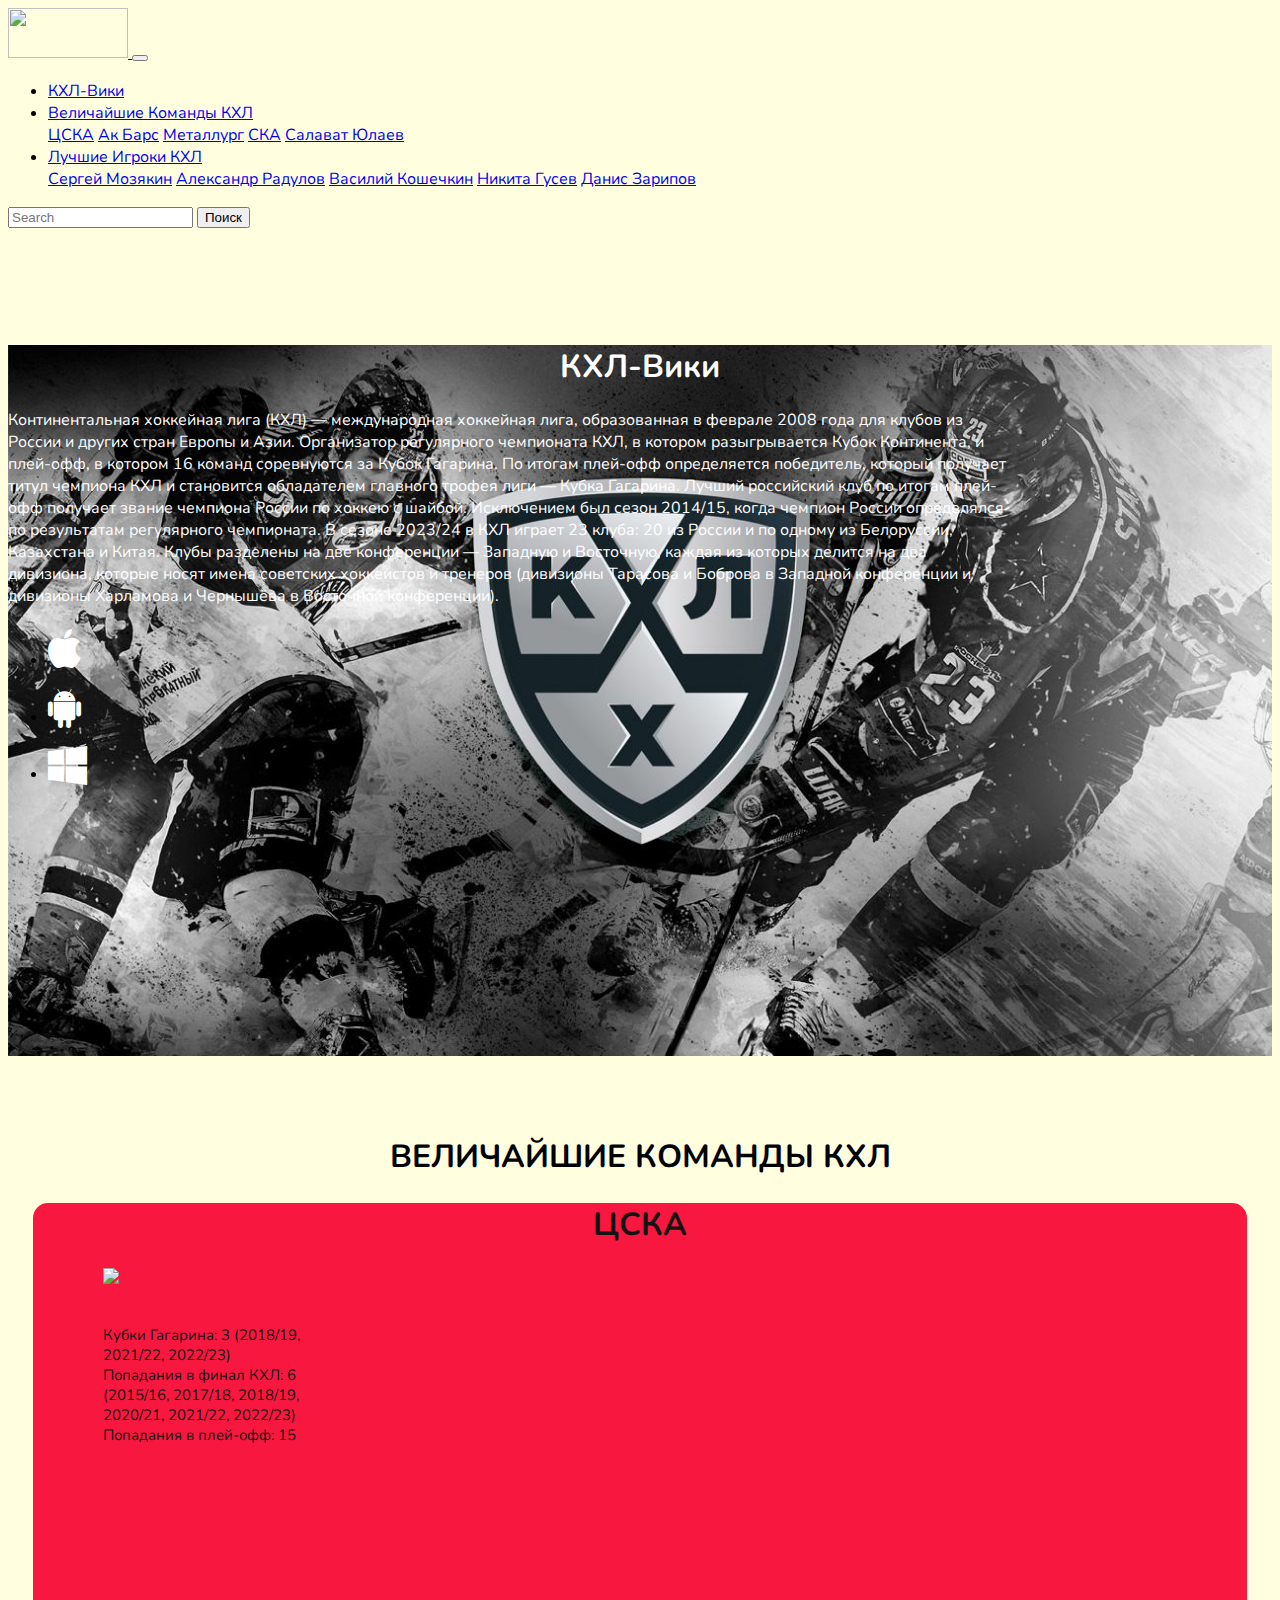
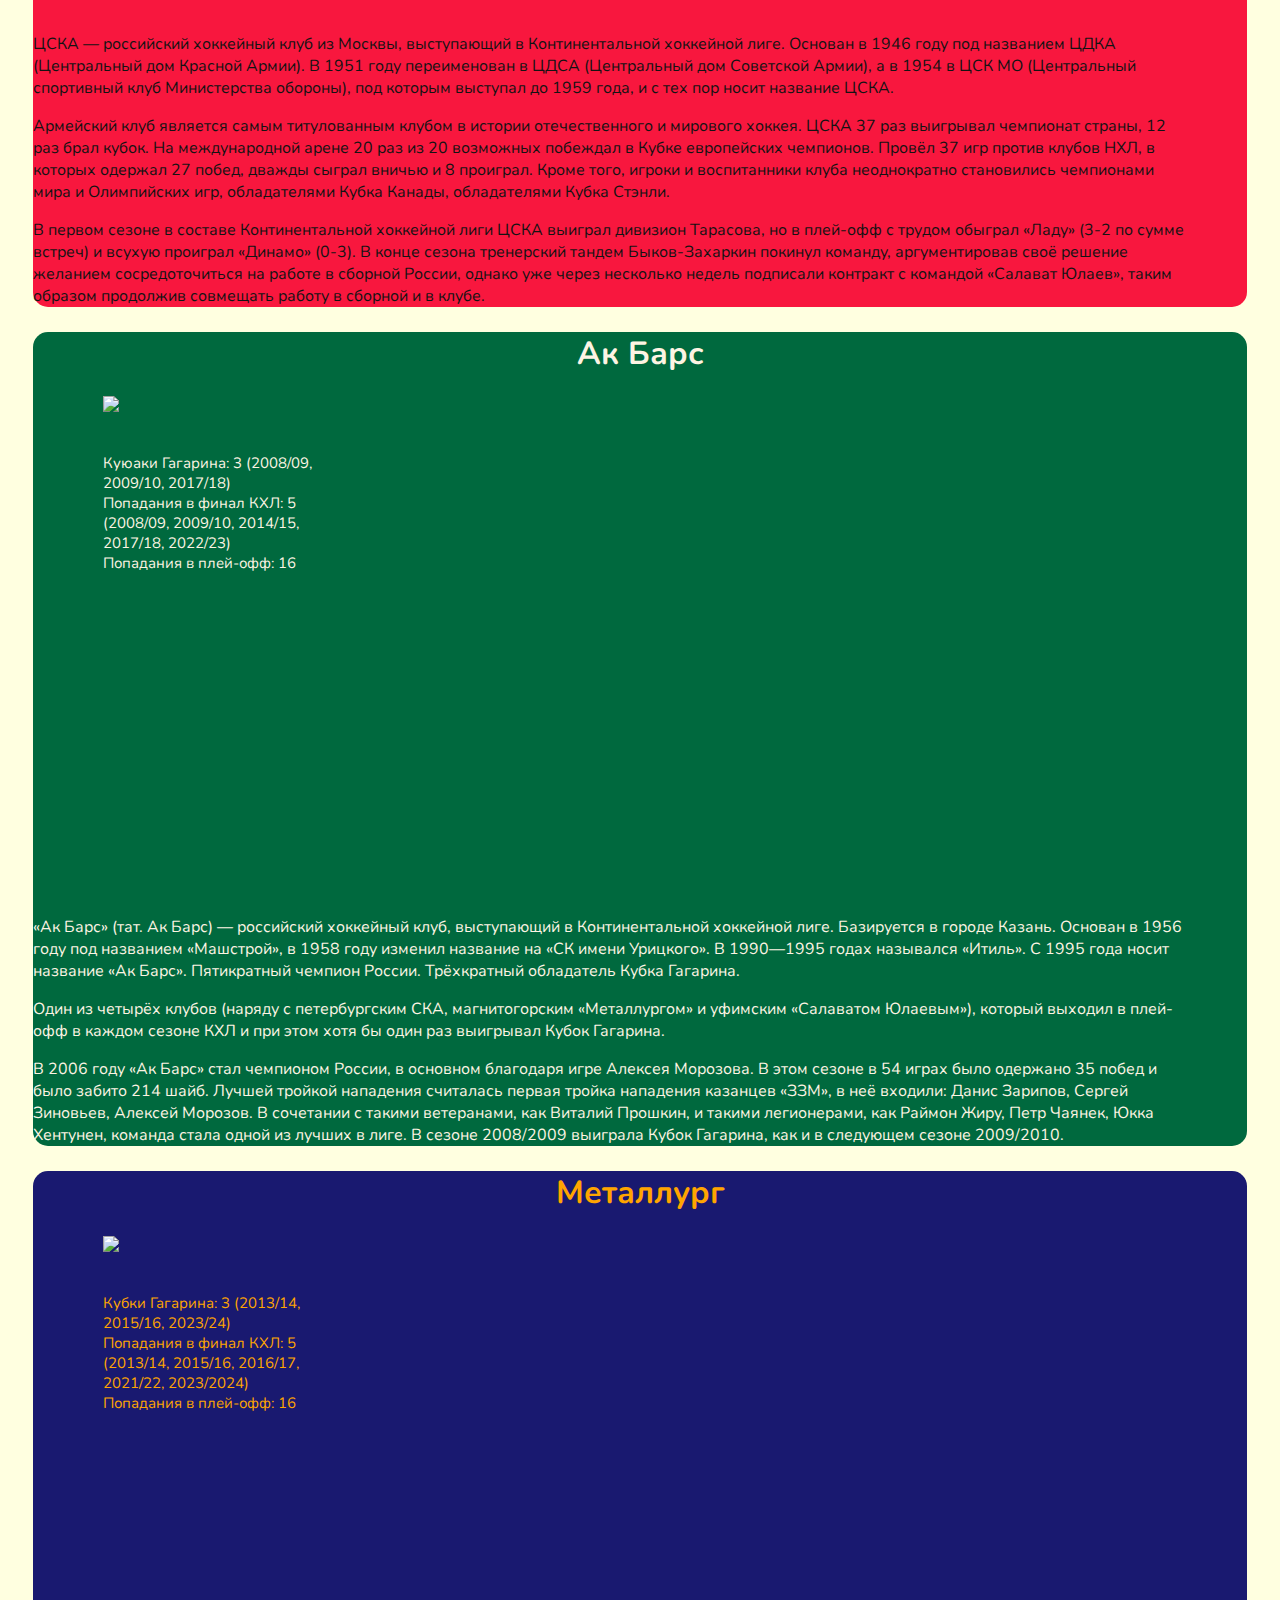
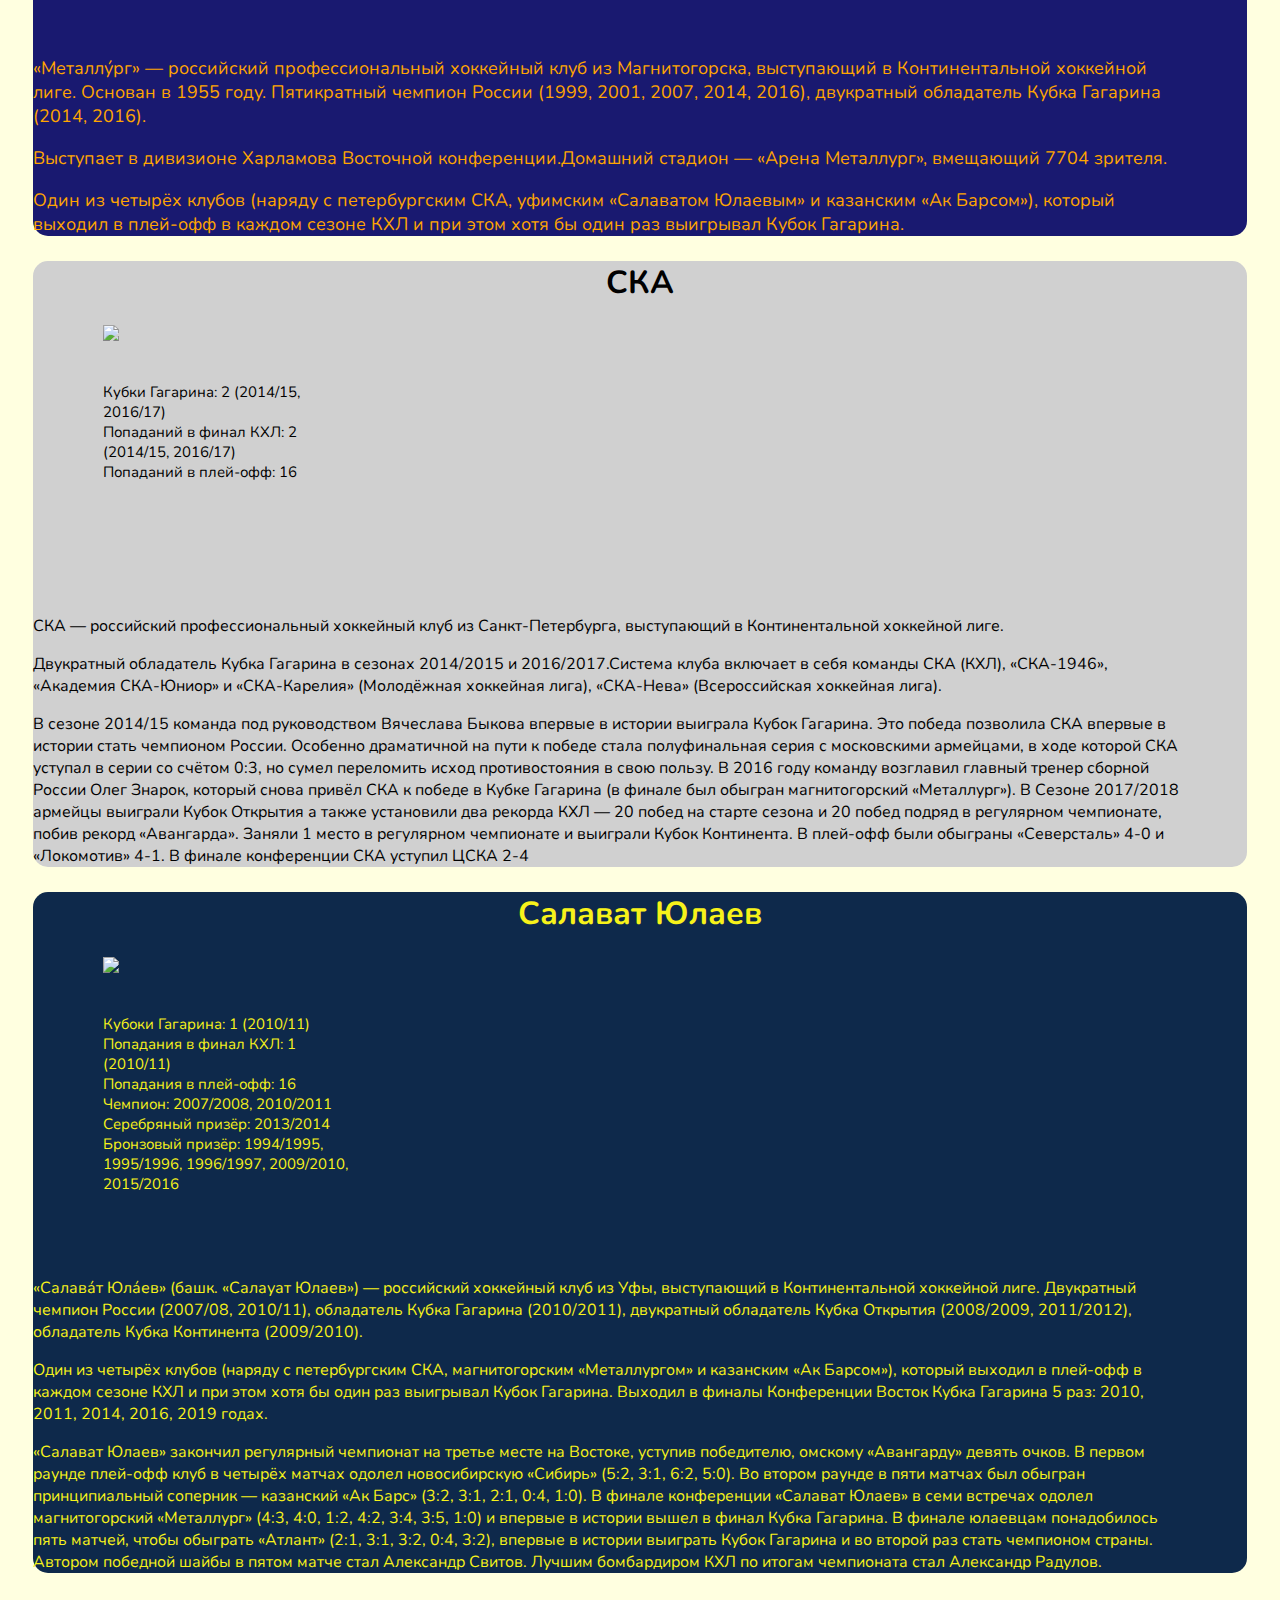
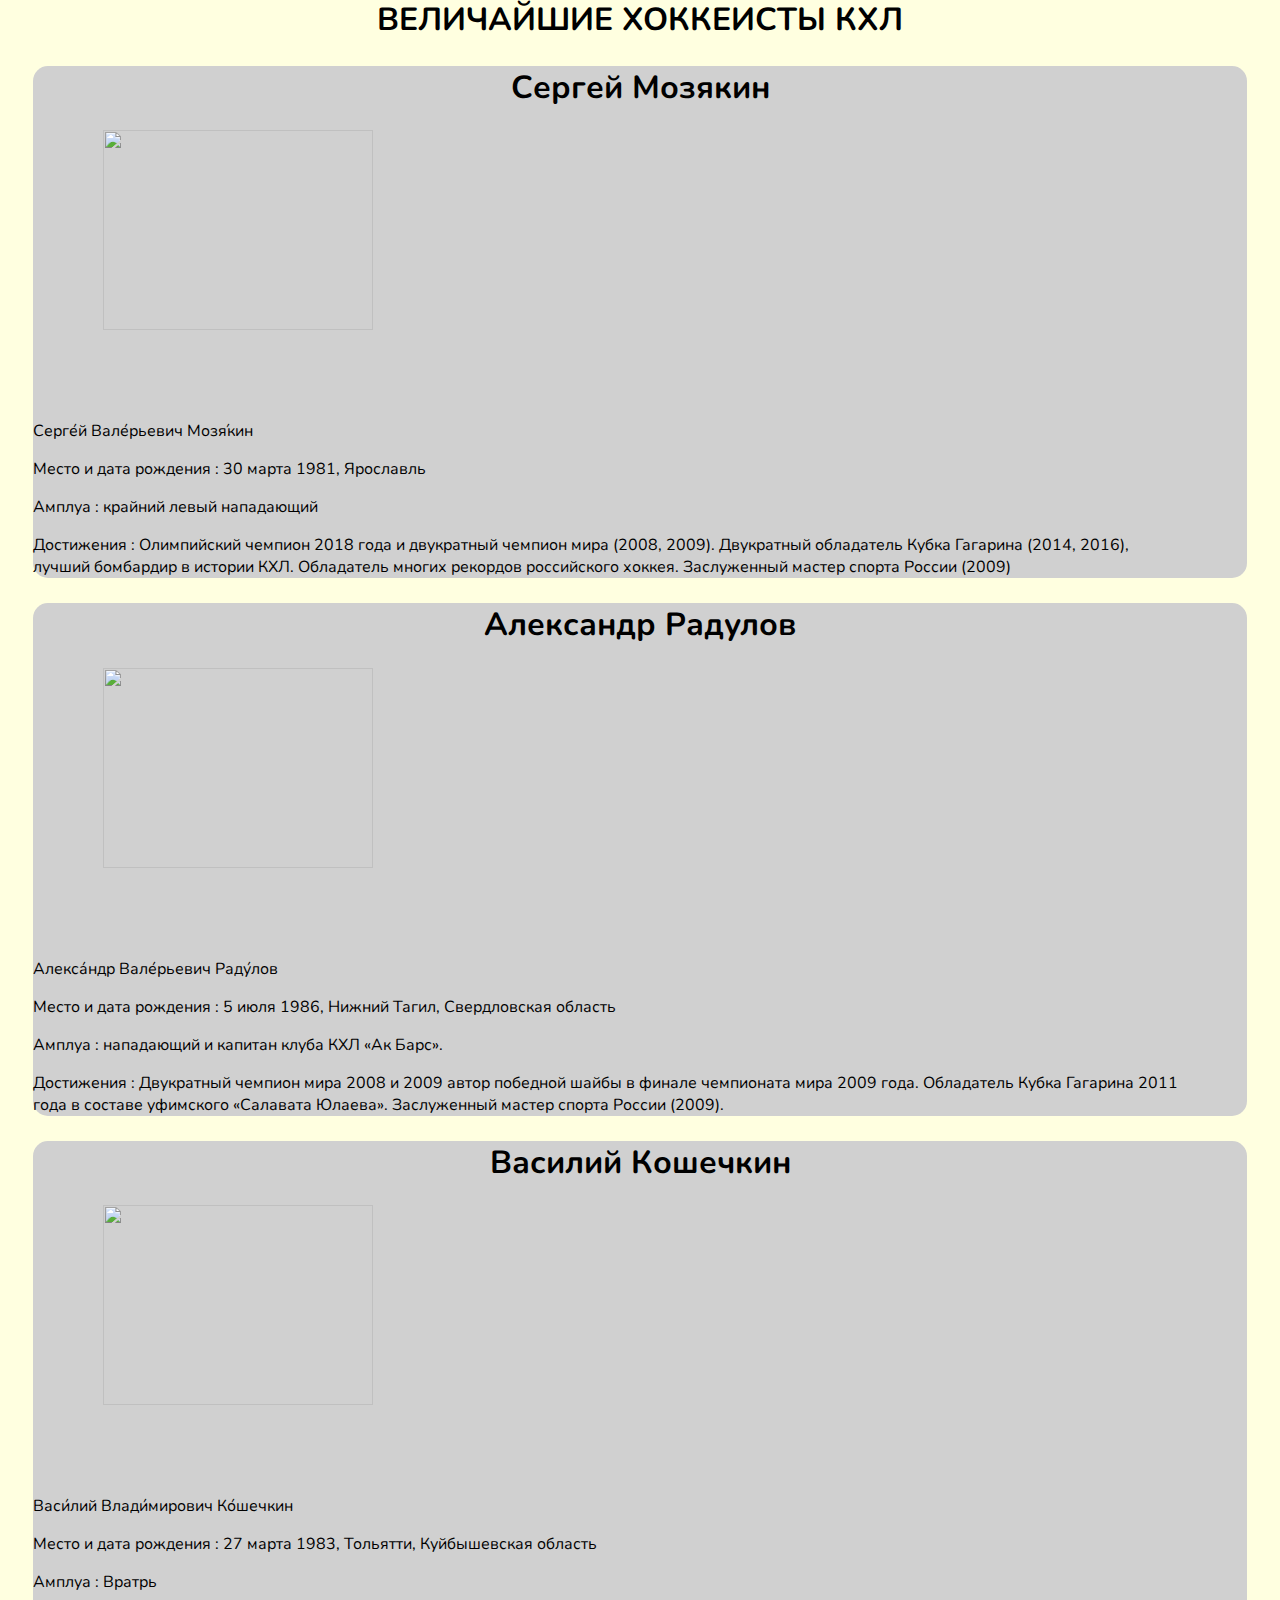
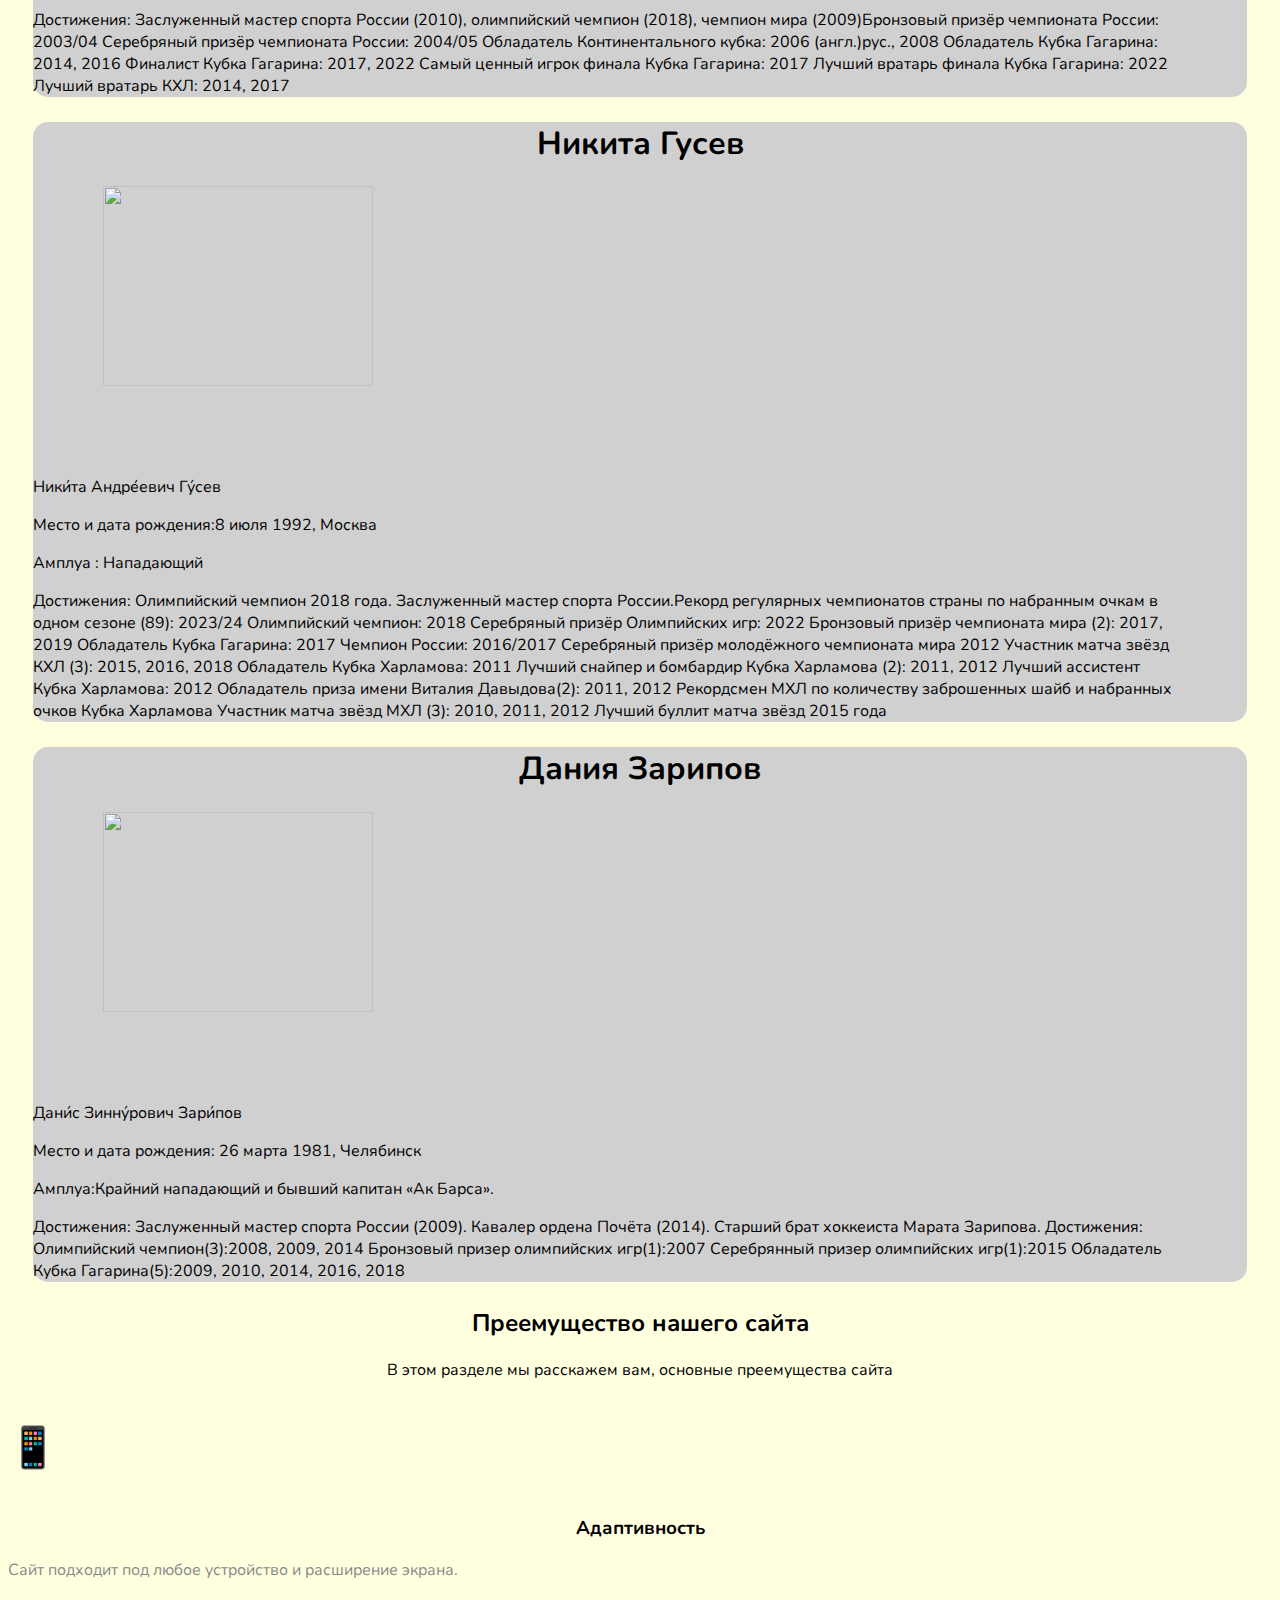
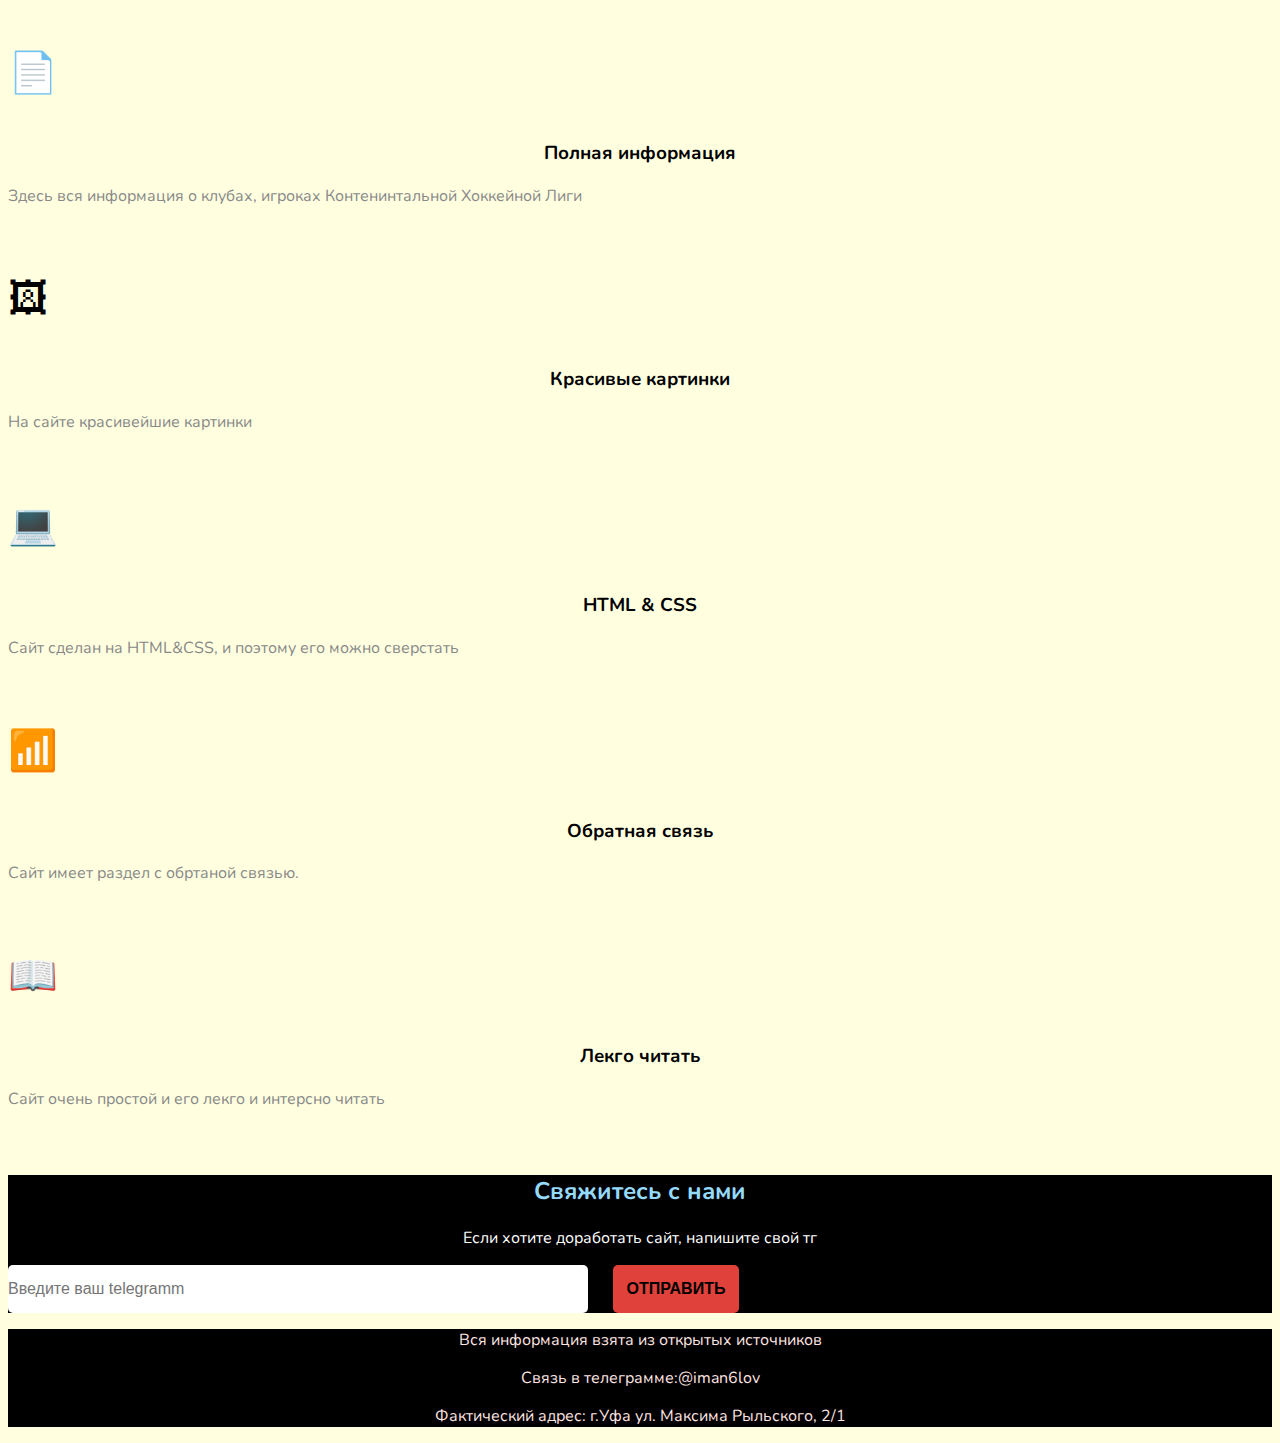
==== commit 3993144c: "deleted:    index.html 	new file:   indexKhl.html" ====
--- a/indexKhl.html
+++ b/indexKhl.html
@@ -1,670 +1,624 @@
-<!DOCTYPE html>
-<html>
-<head>
-   <meta charset="utf-8">
-   <meta name="viewport" content="width=device-width, initial-scale=1">
-   <title></title>
-
-    <script src="https://code.jquery.com/jquery-2.2.4.min.js"></script>
-    
-
-    <script src="https://code.jquery.com/jquery-3.5.1.slim.min.js" integrity="sha384-DfXdz2htPH0lsSSs5nCTpuj/zy4C+OGpamoFU5WgosN9vkFo+0A2rbxv1p2kyZiVz" crossorigin="anonymous"></script>
-    <script src="https://cdn.jsdelivr.net/npm/popper.js@1.16.1/dist/umd/popper.min.js" integrity="sha384-9/reFTGAW83EW2RDu89cUlYKTtuHLA2uYNzkQnaoPSMGhpDBVxlZXum8OV5T0nLc" crossorigin="anonymous" ></script>
-
-
-   <!-- Google Fonts -->
-   <link rel="preconnect" href="https://fonts.googleapis.com">
-   <link rel="preconnect" href="https://fonts.gstatic.com" crossorigin>
-   <link href="https://fonts.googleapis.com/css2?family=Lato:wght@900&family=Nunito:ital,wght@0,700;1,700&display=swap" rel="stylesheet">
-
-
-   <!-- Bootstrap -->
-   <link rel="stylesheet" href="https://cdn.jsdelivr.net/npm/bootstrap@4.6.2/dist/css/bootstrap.min.css" integrity="sha384-xOolHFLEh07PJGoPkLv1IbcEPTNtaed2xpHsD9ESMhqIYd0nLMwNLD69Npy4HI+N" crossorigin="anonymous"> 
-   <script src="https://cdn.jsdelivr.net/npm/bootstrap@4.6.2/dist/js/bootstrap.bundle.min.js" integrity="sha384-Fy6S3B9q64WdZWQUiU+q4/2Lc9npb8tCaSX9FK7E8HnRr0Jz8D6OP9dO5Vg3Q9ct" crossorigin="anonymous"></script>
-
-   <link rel="stylesheet" href="https://maxcdn.bootstrapcdn.com/font-awesome/4.7.0/css/font-awesome.min.css">
-
-
-   <link rel="stylesheet" type="text/css" href="styleKhl.css">
-   <link rel="preconnect" href="https://fonts.googleapis.com">
-   <link rel="preconnect" href="https://fonts.gstatic.com" crossorigin>
-   <link href="https://fonts.googleapis.com/css2?family=Nunito:ital,wght@0,700;1,700&display=swap" rel="stylesheet">
-
-   <link rel="stylesheet" type="text/css" href="animate.css">
-
-   
-</head>
-<body>
-
-    <nav class="navbar navbar-expand-xl navbar-light bg-light sticky-top">
-        <div class="container">
-            <a class="navbar-brand" href="#">
-                <!-- <img src="https://upload.wikimedia.org/wikipedia/ru/thumb/7/7e/KHL_logo_2012.png/115px-KHL_logo_2012.png" width="120px" height="50px"> -->
-                <img src="https://files.brandlogos.net/svg/6pHg9QdYGc/Kontinental_Hockey_League-OeqC9zWJ1_brandlogos.net.svg" width="120px" height="50px">
-            </a>
-            <button class="navbar-toggler" type="button" data-bs-toggle="collapse" data-bs-target="#navbarBasic" aria-controls="navbarBasic" aria-expanded="false" aria-label="Toggle navigation">
-                <span class="navbar-toggler-icon"></span>
-            </button>
-            <div class="collapse navbar-collapse" id="navbarBasic">
-                <ul class="navbar-nav me-auto mb-2 mb-xl-0">
-                    <li class="nav-item">
-                      <a class="nav-link active" aria-current="page" href="#">КХЛ-Вики</a>
-                    </li>
-                    <li class="nav-item dropdown mx-3">
-                        <a class="nav-link dropdown-toggle" href="#" id="navbar-Dropdown" role="button" data-toggle="dropdown">Величайшие Команды КХЛ</a>
-                        <div class="dropdown-menu">
-                            <a class="dropdown-item" href="#cska_background">ЦСКА</a>
-                            <a class="dropdown-item" href="#ak_bars_background">Ак Барс</a>
-                            <a class="dropdown-item" href="#metalurg_background">Металлург</a>
-                            <a class="dropdown-item" href="#ska_">СКА</a>
-                            <a class="dropdown-item" href="#salavat_background">Салават Юлаев</a>
-                    </li>
-                    <li class="nav-item dropdown mx-3">
-                        <a class="nav-link dropdown-toggle" href="#" id="navbar-Dropdown" role="button" data-toggle="dropdown">Лучшие Бомбардиры КХЛ</a>
-                        <div class="dropdown-menu">
-                            <a class="dropdown-item" href="#mozyakin">Сергей Мозякин</a>
-                            <a class="dropdown-item" href="#radulov">Александр Радулов</a>
-                            <a class="dropdown-item" href="#koshechkin">Василий Кошечкин</a>
-                            <a class="dropdown-item" href="#gusev">Никита Гусев</a>
-                            <a class="dropdown-item" href="#zaripov">Данис Зарипов</a>
-                    </li>
-                </ul>
-                <form class="d-flex">
-                   <input class="form-control me-2" type="search" placeholder="Search" aria-label="">
-                   <button class="btn btn-outline-success" type="submit">Поиск</button>
-                </form>
-            </div>
-        </div>
-    </nav> 
-
-    <header id="header" class="header">
-		<div class="container"> 
-			<div class="row">
-				<div class="col-lg-6">
-				 	<div class="offer animated fadeInLeft basket-wiki">
-                        <h1> 
-                            КХЛ-Вики
-                        </h1>
-                    </div>  
-                    <div class="offer__intro">
-                    </div> 
-                    <div class="col-lg-10">
-                    <p class="offer__text">
-                        Континентальная хоккейная лига (КХЛ) — международная хоккейная лига, образованная в феврале 2008 года для клубов из России и других стран Европы и Азии. Организатор регулярного чемпионата КХЛ, в котором разыгрывается Кубок Континента, и плей-офф, в котором 16 команд соревнуются за Кубок Гагарина. По итогам плей-офф определяется победитель, который получает титул чемпиона КХЛ и становится обладателем главного трофея лиги — Кубка Гагарина.
-                        Лучший российский клуб по итогам плей-офф получает звание чемпиона России по хоккею с шайбой. Исключением был сезон 2014/15, когда чемпион России определялся по результатам регулярного чемпионата.
-                        В сезоне 2023/24 в КХЛ играет 23 клуба: 20 из России и по одному из Белоруссии, Казахстана и Китая. Клубы разделены на две конференции — Западную и Восточную, каждая из которых делится на два дивизиона, которые носят имена советских хоккеистов и тренеров (дивизионы Тарасова и Боброва в Западной конференции и дивизионы Харламова и Чернышёва в Восточной конференции).
-                    </p> 
-                    <ul class="icons d-flex">
-                        <li class="icons__item">
-                            <a href="#">
-                                <i class="fa fa-apple"></i>
-                            </a>
-                        </li>
-                        <li class="icons__item">
-                            <a href="#">
-                                <i class="fa fa-android"></i>
-                            </a>
-                        </li>
-                        <li class="icons__item">
-                            <a href="#">
-                                <i class="fa fa-windows"></i>
-                            </a>
-                        </li>
-                    </ul>
-				</div>
-			</div>
-		</div>
-	</header>
-
-    <div class="teams__nba animated tada"> 
-            <h1>ВЕЛИЧАЙШИЕ КОМАНДЫ КХЛ</h1>
-        </div>
-
-     <div class="container">
-            <div class="club_info" id="cska_background">
-                <div class="row justify-content-center">
-                    <div class="club_title">
-                        <h1 id="CSKA">ЦСКА </h1>
-                    </div>
-                </div>
-
-                <div class="row">
-                    <div class="col-sm-4">
-                        <div id="cska">
-                            <img src="https://upload.wikimedia.org/wikipedia/ru/thumb/9/98/HC_CSKA_Moscow_Logo_2016.svg/205px-HC_CSKA_Moscow_Logo_2016.svg.png" width="65%">
-                            <div class="club_achievments">
-                                Кубки Гагарина: 3 (2018/19, 2021/22, 2022/23)
-                                <br>
-                                Попадания в финал КХЛ: 6 (2015/16, 2017/18, 2018/19, 2020/21, 2021/22, 2022/23)
-                                <br>
-                                Попадания в плей-офф: 15
-                                <br>
-                            </div>
-                        </div>
-                    </div>
-                    <div class="col-sm-8">
-                        <div class="club_bio">
-                            <p>ЦСКА — российский хоккейный клуб из Москвы, выступающий в Континентальной хоккейной лиге. Основан в 1946 году под названием ЦДКА (Центральный дом Красной Армии). В 1951 году переименован в ЦДСА (Центральный дом Советской Армии), а в 1954 в ЦСК МО (Центральный спортивный клуб Министерства обороны), под которым выступал до 1959 года, и с тех пор носит название ЦСКА.</p> 
-
-                            <p>Армейский клуб является самым титулованным клубом в истории отечественного и мирового хоккея. ЦСКА 37 раз выигрывал чемпионат страны, 12 раз брал кубок. На международной арене 20 раз из 20 возможных побеждал в Кубке европейских чемпионов. Провёл 37 игр против клубов НХЛ, в которых одержал 27 побед, дважды сыграл вничью и 8 проиграл. Кроме того, игроки и воспитанники клуба неоднократно становились чемпионами мира и Олимпийских игр, обладателями Кубка Канады, обладателями Кубка Стэнли.</p>
-
-                            <p>В первом сезоне в составе Континентальной хоккейной лиги ЦСКА выиграл дивизион Тарасова, но в плей-офф с трудом обыграл «Ладу» (3-2 по сумме встреч) и всухую проиграл «Динамо» (0-3). В конце сезона тренерский тандем Быков-Захаркин покинул команду, аргументировав своё решение желанием сосредоточиться на работе в сборной России, однако уже через несколько недель подписали контракт с командой «Салават Юлаев», таким образом продолжив совмещать работу в сборной и в клубе.</p>
-                        </div>
-                    </div>
-                </div>
-        </div>
-
-        <div class="club_info" id="ak_bars_background">
-                <div class="row justify-content-center">
-                    <div class="club_title">
-                        <h1>Ак Барс</h1>
-                    </div>
-                </div>
-                <div class="row">
-                    <div class="col-sm-4">
-                        <div id="ak_bars">
-                            <img src="https://upload.wikimedia.org/wikipedia/ru/thumb/7/75/HC_Ak_Bars_Logo.svg/180px-HC_Ak_Bars_Logo.svg.png">
-                            <div class="club_achievments">
-                                Куюаки Гагарина: 3 (2008/09, 2009/10, 2017/18)
-                                <br>
-                                Попадания в финал КХЛ: 5 (2008/09, 2009/10, 2014/15, 2017/18, 2022/23)
-                                <br>
-                                Попадания в плей-офф: 16
-                                <br>
-                            </div>
-                        </div>
-                    </div>
-                    <div class="col-sm-8">
-                        <div class="club_bio">
-                            <p>«Ак Барс» (тат. Ак Барс) — российский хоккейный клуб, выступающий в Континентальной хоккейной лиге. Базируется в городе Казань. Основан в 1956 году под названием «Машстрой», в 1958 году изменил название на «СК имени Урицкого». В 1990—1995 годах назывался «Итиль». С 1995 года носит название «Ак Барс». Пятикратный чемпион России. Трёхкратный обладатель Кубка Гагарина.</p> 
-
-                            <p>Один из четырёх клубов (наряду с петербургским СКА, магнитогорским «Металлургом» и уфимским «Салаватом Юлаевым»), который выходил в плей-офф в каждом сезоне КХЛ и при этом хотя бы один раз выигрывал Кубок Гагарина.</p>
-
-                            <p>В 2006 году «Ак Барс» стал чемпионом России, в основном благодаря игре Алексея Морозова. В этом сезоне в 54 играх было одержано 35 побед и было забито 214 шайб. Лучшей тройкой нападения считалась первая тройка нападения казанцев «ЗЗМ», в неё входили: Данис Зарипов, Сергей Зиновьев, Алексей Морозов. В сочетании с такими ветеранами, как Виталий Прошкин, и такими легионерами, как Раймон Жиру, Петр Чаянек, Юкка Хентунен, команда стала одной из лучших в лиге. В сезоне 2008/2009 выиграла Кубок Гагарина, как и в следующем сезоне 2009/2010.</p>
-                        </div>
-                    </div>
-                </div>
-        </div>
-
-        <div class="club_info" id="metalurg_background">
-                <div class="row justify-content-center">
-                    <div class="club_title">
-                        <h1>Металлург</h1>
-                    </div>
-                </div>
-                <div class="row">
-                    <div class="col-sm-4">
-                        <div id="metalurg">
-                            <img src="https://upload.wikimedia.org/wikipedia/ru/thumb/0/0e/HC_Metallurg_Magnitogorsk_Logo.svg/260px-HC_Metallurg_Magnitogorsk_Logo.svg.png">
-                            <div class="club_achievments">
-                                Кубки Гагарина: 2 (2013/14, 2015/16)
-                                <br>
-                                Попадания в финал КХЛ: 4 (2013/14, 2015/16, 2016/17, 2021/22)
-                                <br>
-                                Попадания в плей-офф: 16
-                                <br>
-                            </div>
-                        </div>
-                    </div>
-                    <div class="col-sm-8">
-                        <div id="metalurg_bio">
-                            <p> «Металлу́рг» — российский профессиональный хоккейный клуб из Магнитогорска, выступающий в Континентальной хоккейной лиге. Основан в 1955 году. Пятикратный чемпион России (1999, 2001, 2007, 2014, 2016), двукратный обладатель Кубка Гагарина (2014, 2016).</p> 
-
-                            <p>Выступает в дивизионе Харламова Восточной конференции.Домашний стадион — «Арена Металлург», вмещающий 7704 зрителя.</p>
-
-                            <p>Один из четырёх клубов (наряду с петербургским СКА, уфимским «Салаватом Юлаевым» и казанским «Ак Барсом»), который выходил в плей-офф в каждом сезоне КХЛ и при этом хотя бы один раз выигрывал Кубок Гагарина.</p>
-                        </div>
-                    </div>
-                </div>
-        </div>
-
-        <div class="club_info" id="ska_">
-                <div class="row justify-content-center">
-                    <div class="club_title">
-                        <h1>СКА</h1>
-                    </div>
-                </div>
-                <div class="row">
-                    <div class="col-sm-4">
-                        <div class="club_pic">
-                            <img src="https://upload.wikimedia.org/wikipedia/ru/thumb/0/05/HC_SKA_Logo.svg/200px-HC_SKA_Logo.svg.png">
-                            <div class="club_achievments">
-                                Кубки Гагарина: 2 (2014/15, 2016/17)
-                                <br>
-                                Попаданий в финал КХЛ: 2 (2014/15, 2016/17)
-                                <br>
-                                Попаданий в плей-офф: 16
-                                <br>
-                            </div>
-                        </div>
-                    </div>
-                    <div class="col-sm-8">
-                        <div class="club_bio">
-                            <p>СКА — российский профессиональный хоккейный клуб из Санкт-Петербурга, выступающий в Континентальной хоккейной лиге.</p> 
-
-                            <p> Двукратный обладатель Кубка Гагарина в сезонах 2014/2015 и 2016/2017.Система клуба включает в себя команды СКА (КХЛ), «СКА-1946», «Академия СКА-Юниор» и «СКА-Карелия» (Молодёжная хоккейная лига), «СКА-Нева» (Всероссийская хоккейная лига).</p>
-
-                            <p> В сезоне 2014/15 команда под руководством Вячеслава Быкова впервые в истории выиграла Кубок Гагарина. Это победа позволила СКА впервые в истории стать чемпионом России. Особенно драматичной на пути к победе стала полуфинальная серия с московскими армейцами, в ходе которой СКА уступал в серии со счётом 0:3, но сумел переломить исход противостояния в свою пользу. В 2016 году команду возглавил главный тренер сборной России Олег Знарок, который снова привёл СКА к победе в Кубке Гагарина (в финале был обыгран магнитогорский «Металлург»).
-                            В Сезоне 2017/2018 армейцы выиграли Кубок Открытия а также установили два рекорда КХЛ — 20 побед на старте сезона и 20 побед подряд в регулярном чемпионате, побив рекорд «Авангарда». Заняли 1 место в регулярном чемпионате и выиграли Кубок Континента. В плей-офф были обыграны «Северсталь» 4-0 и «Локомотив» 4-1. В финале конференции СКА уступил ЦСКА 2-4</p>
-
-                        </div>
-                    </div>
-                </div>
-        </div>
-
-             <div class="club_info" id="salavat_background">
-                <div class="row justify-content-center">
-                    <div class="club_title">
-                        <h1>Салават Юлаев</h1>
-                    </div>
-                </div>
-
-                <div class="row">
-                    <div class="col-sm-4">
-                        <div class="salavat_state">
-                            <img src="https://upload.wikimedia.org/wikipedia/ru/thumb/a/a0/HC_Salavat_Yulaev_Logo.svg/255px-HC_Salavat_Yulaev_Logo.svg.png">
-                            <div class="club_achievments">
-                               Кубоки Гагарина: 1 (2010/11)
-                                <br>
-                               Попадания в финал КХЛ: 1 (2010/11)
-                                <br>
-                                Попадания в плей-офф: 16
-                                <br>
-                                Чемпион: 2007/2008, 2010/2011
-                                <br>
-                                Серебряный призёр: 2013/2014
-                                <br>
-                                Бронзовый призёр: 1994/1995, 1995/1996, 1996/1997, 2009/2010, 2015/2016
-                                <br>
-                            </div>
-                        </div>
-                    </div>
-                    <div class="col-sm-8">
-                        <div class="club_bio">
-                            <p>«Салава́т Юла́ев» (башк. «Салауат Юлаев») — российский хоккейный клуб из Уфы, выступающий в Континентальной хоккейной лиге. Двукратный чемпион России (2007/08, 2010/11), обладатель Кубка Гагарина (2010/2011), двукратный обладатель Кубка Открытия (2008/2009, 2011/2012), обладатель Кубка Континента (2009/2010).</p> 
-
-                            <p>Один из четырёх клубов (наряду с петербургским СКА, магнитогорским «Металлургом» и казанским «Ак Барсом»), который выходил в плей-офф в каждом сезоне КХЛ и при этом хотя бы один раз выигрывал Кубок Гагарина. Выходил в финалы Конференции Восток Кубка Гагарина 5 раз: 2010, 2011, 2014, 2016, 2019 годах.</p>
-
-                            <p>«Салават Юлаев» закончил регулярный чемпионат на третье месте на Востоке, уступив победителю, омскому «Авангарду» девять очков. В первом раунде плей-офф клуб в четырёх матчах одолел новосибирскую «Сибирь» (5:2, 3:1, 6:2, 5:0). Во втором раунде в пяти матчах был обыгран принципиальный соперник — казанский «Ак Барс» (3:2, 3:1, 2:1, 0:4, 1:0). В финале конференции «Салават Юлаев» в семи встречах одолел магнитогорский «Металлург» (4:3, 4:0, 1:2, 4:2, 3:4, 3:5, 1:0) и впервые в истории вышел в финал Кубка Гагарина. В финале юлаевцам понадобилось пять матчей, чтобы обыграть «Атлант» (2:1, 3:1, 3:2, 0:4, 3:2), впервые в истории выиграть Кубок Гагарина и во второй раз стать чемпионом страны. Автором победной шайбы в пятом матче стал Александр Свитов. Лучшим бомбардиром КХЛ по итогам чемпионата стал Александр Радулов.</p>
-                        </div>
-                    </div>
-                </div>
-        </div>
-    
-    </div>
-<header>
-
-        <div>
-            <div class="animated fadeInUp">
-                <div class="igroki">
-                    <h1>ВЕЛИЧАЙШИЕ ХОККЕИСТЫ КХЛ</h1>
-                </div>
-            </div>
-        </div>
-
-          <div class="club_info" id="mozyakin">
-                <div class="row justify-content-center">
-                    <div class="player_title">
-                        <h1>Сергей Мозякин</h1>
-                    </div>
-                </div>
-                <div class="row">
-                    <div class="col-sm-4">
-                        <div class="player_pic">
-                            <img src="https://img-sport.business-gazeta.ru/images/70/2076-b675807159cd4b617e51654803883ec6.jpg" width="270px" height="200px">
-                        </div>
-                    </div>
-                    <div class="col-sm-8">
-                        <div class="player_bio">
-                           Серге́й Вале́рьевич Мозя́кин
-                           Дата и место рождения : 30 марта 1981, Ярославль
-                           Амплуа : крайний левый нападающи
-                           Достижения : Олимпийский чемпион 2018 года и двукратный чемпион мира (2008, 2009). Двукратный обладатель Кубка Гагарина (2014, 2016), лучший бомбардир в истории КХЛ. Обладатель многих рекордов российского хоккея. Заслуженный мастер спорта России (2009)
-                        </div>
-                    </div>
-                </div>
-        </div>
-
-        <div class="player_info" id="radulov" id>
-                <div class="row justify-content-center">
-                    <div class="player_title">
-                        <h1>Александр Радулов</h1>
-                    </div>
-                </div>
-                <div class="row">
-                    <div class="col-sm-4">
-                        <div class="player_pic">
-                            <img src="https://avatars.mds.yandex.net/i?id=1e49569e1bfc4d4117783f40a74766cdab4fa73e-12481555-images-thumbs&n=13" width="350px" height="250px">
-                            <div class="player_achievments">
-                            
-                            </div>
-                        </div>
-                    </div>
-                    <div class="col-sm-8">
-                        <div class="player_bio">
-                            Алекса́ндр Вале́рьевич Раду́лов
-                            Место и дата рождения : 5 июля 1986, Нижний Тагил, Свердловская область 
-                            Амплуа : нападающий и капитан клуба КХЛ «Ак Барс».
-                            Достижения : Двукратный чемпион мира 2008 и 2009 автор победной шайбы в финале чемпионата мира 2009 года. Обладатель Кубка Гагарина 2011 года в составе уфимского «Салавата Юлаева». Заслуженный мастер спорта России (2009).
-                        </div>
-                    </div>
-                </div>
-        </div>
-
-        <div class="player_info" id="jordan">
-                <div class="row justify-content-center">
-                    <div class="player_title">
-                        <h1>Майкл Джордан</h1>
-                    </div>
-                </div>
-                <div class="row">
-                    <div class="col-sm-4">
-                        <div class="player_pic">
-                            <img src="https://s.yimg.com/ny/api/res/1.2/JQof7axK_5ByjjyW1nrCPw--/YXBwaWQ9aGlnaGxhbmRlcjt3PTEyMDA7aD04NDQ-/https://s.yimg.com/uu/api/res/1.2/pYqp7RoYFmujeQxvanWd8w--~B/aD05MDA7dz0xMjgwO2FwcGlkPXl0YWNoeW9u/https://media.zenfs.com/en/hoops_hype_usa_today_sports_articles_974/3ef0ee2fdbd9decb772357d4c23d89d0" width="270px" height="200px">
-                            <div class="player_achievments">
-                                
-                                <br>
-                 
-                                <br>
-                               
-                                <br>
-                            </div>
-                        </div>
-                    </div>
-                    <div class="col-sm-8">
-                        <div class="player_bio">
-                            <p>Майкл Дже́ффри Джо́рдан  — американский баскетболист, бывший игрок НБА. Лучший баскетболист в истории (по версии экспертов ESPN). Играл на позиции атакующего защитника. Джордан сыграл важную роль в популяризации баскетбола и НБА во всём мире в 1980-х и 1990-х годах. Двукратный олимпийский чемпион.</p>
-
-                            <p>После начала карьеры в команде Университета Северной Каролины (1982—1984), с которой он выиграл чемпионат NCAA 1982 года, Джордан присоединился к команде «Чикаго Буллз» в 1984 году. За феноменальную прыгучесть Майкл получил прозвища «Воздушный Джордан» (англ. Air Jordan) и «Его Воздушество» (англ. His Airness). Он также считается одним из лучших защитников в истории баскетбола.</p>
-
-                            <p> В 1991 году он выиграл свой первый чемпионат НБА с «Буллз», в 1992 и 1993 годах повторил этот успех.</p>
-
-                            <p>После гибели отца в начале сезона 1993/94 Джордан внезапно ушёл из баскетбола и попытался сделать карьеру в бейсболе. В 1995 году он вернулся на площадку и помог «Буллз» завоевать ещё три титула (1996, 1997 и 1998), попутно установив вместе с командой рекорд НБА на тот момент по количеству выигранных матчей в течение регулярного сезона — 72 победы (сезон 1995/96). Во второй раз Джордан завершил карьеру в 1999 году, но вернулся ещё на два сезона в 2001 году в качестве игрока «Вашингтон Уизардс»</p>
-                        </div>
-                    </div>
-                </div>
-        </div>
-        <!--  <div class="igroki" id="jordan">
-            <h1>Майкл Джордан</h1>
-         </div>
-         <img src="https://s.yimg.com/ny/api/res/1.2/JQof7axK_5ByjjyW1nrCPw--/YXBwaWQ9aGlnaGxhbmRlcjt3PTEyMDA7aD04NDQ-/https://s.yimg.com/uu/api/res/1.2/pYqp7RoYFmujeQxvanWd8w--~B/aD05MDA7dz0xMjgwO2FwcGlkPXl0YWNoeW9u/https://media.zenfs.com/en/hoops_hype_usa_today_sports_articles_974/3ef0ee2fdbd9decb772357d4c23d89d0" width="35%" height="35%">
-         <div class="row">
-            <div class="col-lg-10">
-            Майкл Дже́ффри Джо́рдан  — американский баскетболист, бывший игрок НБА. Лучший баскетболист в истории (по версии экспертов ESPN). Играл на позиции атакующего защитника. Джордан сыграл важную роль в популяризации баскетбола и НБА во всём мире в 1980-х и 1990-х годах. Двукратный олимпийский чемпион.
-            После начала карьеры в команде Университета Северной Каролины (1982—1984), с которой он выиграл чемпионат NCAA 1982 года, Джордан присоединился к команде «Чикаго Буллз» в 1984 году. За феноменальную прыгучесть Майкл получил прозвища «Воздушный Джордан» (англ. Air Jordan) и «Его Воздушество» (англ. His Airness). Он также считается одним из лучших защитников в истории баскетбола. В 1991 году он выиграл свой первый чемпионат НБА с «Буллз», в 1992 и 1993 годах повторил этот успех. После гибели отца в начале сезона 1993/94 Джордан внезапно ушёл из баскетбола и попытался сделать карьеру в бейсболе. В 1995 году он вернулся на площадку и помог «Буллз» завоевать ещё три титула (1996, 1997 и 1998), попутно установив вместе с командой рекорд НБА на тот момент по количеству выигранных матчей в течение регулярного сезона — 72 победы (сезон 1995/96). Во второй раз Джордан завершил карьеру в 1999 году, но вернулся ещё на два сезона в 2001 году в качестве игрока «Вашингтон Уизардс».
-            </div>
-         </div> -->
-
-          <div class="player_info"  id="kobi">
-                <div class="row justify-content-center">
-                    <div class="player_title">
-                        <h1>Коби Брайант</h1>
-                    </div>
-                </div>
-                <div class="row">
-                    <div class="col-sm-4">
-                        <div class="player_pic">
-                            <img src="https://allya.ru/wp-content/uploads/2020/04/los-angeles-lakers-guard-kobe-bryant.jpg" width="270px" height="200px">
-                            <div class="player_achievments">
-                           
-                                <br>
-                 
-                                <br>
-                               
-                                <br>
-                            </div>
-                        </div>
-                    </div>
-                    <div class="col-sm-8">
-                        <div class="player_bio">
-                            <p>Ко́би Бин Бра́йант (англ. Kobe Bean Bryant; 23 августа 1978, Филадельфия, Пенсильвания, США — 26 января 2020, Калабасас, Калифорния, США) — американский баскетболист, выступавший в Национальной баскетбольной ассоциации в течение двадцати сезонов за одну команду — «Лос-Анджелес Лейкерс». Играл на позиции атакующего защитника. Был выбран в первом раунде под общим 13-м номером на драфте НБА 1996 года командой «Шарлотт Хорнетс».</p>
-
-                            <p>Сразу по окончании школы начал карьеру в НБА. За это время выиграл пять чемпионских титулов, 18 раз принимал участие в матче всех звёзд, 15 раз включался в сборную всех звёзд и 12 раз в сборную защиты всех звёзд. В составе национальной сборной США дважды выигрывал золото Олимпийских игр, а также становился победителем чемпионата Америки. Его четыре награды MVP матча всех звёзд являются наибольшим количеством в истории НБА.</p>
-
-                            <p>14 апреля 2016 года закончил карьеру в НБА, набрав в своем последнем матче с «Ютой» 60 очков. В возрасте 34 лет и 104 дней Брайант стал самым молодым игроком в истории лиги, набравшим 30 000 карьерных очков. Он стал лучшим снайпером за всю историю франшизы «Лос-Анджелес Лейкерс» 1 февраля 2010 года, когда превзошёл Джерри Уэста. В 2018 году получил премию «Оскар» за лучший анимационный короткометражный фильм «Дорогой баскетбол»</p>
-
-                            <p>   26 января 2020 года в возрасте 41 года Коби Брайант погиб при крушении частного вертолёта Sikorsky S-76 в Калабасасе (штат Калифорния). В катастрофе погибли ещё 8 человек, в том числе его 13-летняя дочь Джанна и друзья семьи. Член Зала славы баскетбола с 2020 года.</p>
-                        </div>
-                    </div>
-                </div>
-        </div>
-
-        <!--  <div class="igroki" id="kobi">
-             <h1>Коби Брайант</h1>
-         </div>
-         <img src="https://allya.ru/wp-content/uploads/2020/04/los-angeles-lakers-guard-kobe-bryant.jpg" width="35%" width="35%">
-         <div class="row">
-             <div class="col-lg-10">
-                Ко́би Бин Бра́йант (англ. Kobe Bean Bryant; 23 августа 1978, Филадельфия, Пенсильвания, США — 26 января 2020, Калабасас, Калифорния, США) — американский баскетболист, выступавший в Национальной баскетбольной ассоциации в течение двадцати сезонов за одну команду — «Лос-Анджелес Лейкерс». Играл на позиции атакующего защитника. Был выбран в первом раунде под общим 13-м номером на драфте НБА 1996 года командой «Шарлотт Хорнетс». Сразу по окончании школы начал карьеру в НБА. За это время выиграл пять чемпионских титулов, 18 раз принимал участие в матче всех звёзд, 15 раз включался в сборную всех звёзд и 12 раз в сборную защиты всех звёзд. В составе национальной сборной США дважды выигрывал золото Олимпийских игр, а также становился победителем чемпионата Америки. Его четыре награды MVP матча всех звёзд являются наибольшим количеством в истории НБА. 14 апреля 2016 года закончил карьеру в НБА, набрав в своем последнем матче с «Ютой» 60 очков. В возрасте 34 лет и 104 дней Брайант стал самым молодым игроком в истории лиги, набравшим 30 000 карьерных очков. Он стал лучшим снайпером за всю историю франшизы «Лос-Анджелес Лейкерс» 1 февраля 2010 года, когда превзошёл Джерри Уэста. В 2018 году получил премию «Оскар» за лучший анимационный короткометражный фильм «Дорогой баскетбол»
-                26 января 2020 года в возрасте 41 года Коби Брайант погиб при крушении частного вертолёта Sikorsky S-76 в Калабасасе (штат Калифорния). В катастрофе погибли ещё 8 человек, в том числе его 13-летняя дочь Джанна и друзья семьи. Член Зала славы баскетбола с 2020 года.
-             </div>
-         </div>
-             <div>
-             <h1></h1>
-         </div>
-                -->
-
-
-                <div class="player_info" id="karri">
-                <div class="row justify-content-center">
-                    <div class="player_title">
-                        <h1>Стефен Карри</h1>
-                    </div>
-                </div>
-                <div class="row">
-                    <div class="col-sm-4">
-                        <div class="player_pic">
-                            <img src="https://www.slamdunk.ru/uploads/monthly_2022_06/Stephen-Curry-Golden-State-Warriors.jpg.7346f56ccbb8896f5819c0889ad2a710.jpg" width="270px" height="200px">
-                            <div class="player_achievments">
-                              
-                                <br>
-                 
-                                <br>
-                               
-                                <br>
-                            </div>
-                        </div>
-                    </div>
-                    <div class="col-sm-8">
-                        <div class="player_bio">
-                            <p>Уорделл Сте́фен «Стеф» Ка́рри (англ. Wardell Stephen "Steph" Curry II; 14 марта 1988 года, Акрон, штат Огайо, США)s  — американский профессиональный баскетболист, с 2009 года выступающий за команду НБА «Голден Стэйт Уорриорз».</p>
-
-                            <p>Играет на позиции разыгрывающего защитника.</p>
-
-                            <p>Был выбран на драфте НБА 2009 года под 7-м номером. 4-кратный чемпион НБА (2015, 2017, 2018, 2022), дважды MVP НБА (2015, 2016).</p>
-
-                            <p>Лидер в истории НБА по трёхочковым попаданиям как в регулярных чемпионатах, так и в плей-офф. В составе сборной США стал чемпионом мира 2010 и 2014 годов.
-                                                                               </p>
-                        </div>
-                    </div>
-                </div>
-        </div>
- <!-- <div class="igroki" id="karri">
-                     <h1>Стефен Карри</h1>
-                </div>
-                <img src="https://www.slamdunk.ru/uploads/monthly_2022_06/Stephen-Curry-Golden-State-Warriors.jpg.7346f56ccbb8896f5819c0889ad2a710.jpg" width="35%" width="35%">
-                <div class="row">
-                    <div class="col-lg-10">
-                        Уорделл Сте́фен «Стеф» Ка́рри (англ. Wardell Stephen "Steph" Curry II; 14 марта 1988 года, Акрон, штат Огайо, США)s  — американский профессиональный баскетболист, с 2009 года выступающий за команду НБА «Голден Стэйт Уорриорз». Играет на позиции разыгрывающего защитника. Был выбран на драфте НБА 2009 года под 7-м номером. 4-кратный чемпион НБА (2015, 2017, 2018, 2022), дважды MVP НБА (2015, 2016). Лидер в истории НБА по трёхочковым попаданиям как в регулярных чемпионатах, так и в плей-офф. В составе сборной США стал чемпионом мира 2010 и 2014 годов.
-                    </div>
-                </div>
-            </div>
-        </div>
-    </div> -->
-</header> 
-
-    <section id="interesting" class="interesting">
-        <div class="container"> 
-
-                 <!--заголовок -->
-
-              <div class="row">
-                 <div class="col-lg-12">
-                    <div class="title">
-                       <h2 class="prem">Преемущество нашего сайта</h2>
-                          <p class="prem"> В этом разделе мы расскажем вам, основные преемущества сайта</p>
-                    </div>
-                 </div>
-              </div>
-
-                 <!--Текст -->
-
-              <div class="row">
-                <div class="col-lg-4">
-                    <div class="feature d-flex">
-                        <p class="emoji">📱</p>
-                            <div class="feature__block">
-                               <h3 class="feature__title">
-                                    Адаптивность
-                               </h3>
-                                <p class="feature__text">
-                                    Сайт подходит под любое устройство и расширение экрана. 
-                                </p>
-                            </div>
-                    </div>
-                </div>
-              
-                 <!--Информация-->
-
-              <div class="col-lg-4">
-                  <div class="feature d-flex">
-                        <p class="emoji">📄</p>
-                          <div class="feature__block">
-                              <h3 class="feature__title">
-                                  Полная информация 
-                              </h3>
-                                <p class="feature__text">
-                                   Здесь вся информация о клубах, игроках, и чемпионах Национальной Баскетбольной Лиги
-                                </p>
-                           </div>
-                    </div>
-              </div>
-
-                  <!--Информация-->
-
-              <div class="col-lg-4">
-                 <div class="feature d-flex">
-                    <p class="emoji">🖼</p>
-                       <div class="feature__block">
-                            <h3 class="feature__title">
-                                Красивые картинки
-                            </h3>
-                            <p class="feature__text">
-                                На сайте красивейшие картинки
-                            </p>
-                       </div>
-                 </div>
-              </div>
-
-              <div class="col-lg-4">
-                <div class="feature d-flex">
-                    <p class="emoji">💻</p>
-                       <div class="feature__block">
-                            <h3 class="feature__title">
-                                HTML & CSS
-                            </h3>
-                            <p class="feature__text">
-                                Сайт сделан на HTML&CSS, и поэтому его можно сверстать
-                            </p>
-                        </div>
-                </div>
-              </div>
-
-              <div class="col-lg-4">
-                <div class="feature d-flex">
-                    <p class="emoji">📶</p>
-                       <div class="feature__block">
-                            <h3 class="feature__title">
-                                Обратная связь
-                            </h3>
-                            <p class="feature__text">
-                                Сайт имеет раздел с обртаной связью. 
-                            </p>
-                       </div>
-                </div>
-              </div>
-
-               <div class="col-lg-4">
-                    <div class="feature d-flex">
-                        <p class="emoji">📖</p>
-                           <div class="feature__block">
-                                <h3 class="feature__title">
-                                    Лекго читать 
-                                </h3>
-                                <p class="feature__text">
-                                    Сайт очень простой и его лекго и интерсно читать  
-                                </p>
-                            </div>
-                    </div>
-                </div>
-          </div>
-
-        </div>
-    </section>
-
-    <section id="feedback" class="feedback">
-
-        <div class="container">
-            <div class="row">
-                <div class="col-lg-12">
-                   <div class="title">
-                      <h2 class="title__main blue">
-                         Свяжитесь с нами
-                      </h2>
-                       <p class="title__text">
-                             Если хотите доработать сайт, напишите свой тг
-                        </p>
-                    </div>
-                </div>
-            </div>
-
-            <div class="row">
-                <div class="col-lg-10 ml-auto">
-                <form action="#" class="form"> 
-                    <input type="email" placeholder="Введите ваш telegramm" class="form_input" required>
-                    <button type="submit" class="button">Отправить</button>
-                </form>
-                </div>
-            </div>
-        </div>
-    </section>
-
-    <footer id="footer" class="footer">
-        <!-- <div class="container">  -->
-          <!--   <div class="row">
-                <div class="col-lg-4">
-                    <div class="footer_info">
-                         
-                    </div>
-                </div> 
-                <div class="row">
-                    <div class="col-lg-4">
-                        <div class="footer_info1">
-                            
-                        </div>
-                    </div>  
-                </div>
-                <div class="row">
-                    <div class="col-lg-4">
-                        <div class="footer_info2">
-                            
-                        </div>
-                    </div>  
-                </div -->>
-
-                 <div class="row mx-3 justify-content-center">
-                    <div class="col-lg-4">
-                        <p class="footertext">Вся информация взята из открытых источников</p>
-                    </div>
-                    <div class="col-lg-4">
-                        <p class="footertext">Связь в телеграмме:@iman6lov</p>
-                    </div>
-                    <div class="col-lg-4">
-                        <p class="footertext">Фактический адрес: г.Уфа ул. Максима Рыльского, 2/1
-                    </div>
-                </div>
-       
-    </footer>
-
-</body>
+<!DOCTYPE html>
+<html>
+<head>
+   <meta charset="utf-8">
+   <meta name="viewport" content="width=device-width, initial-scale=1">
+   <title></title>
+
+    <script src="https://code.jquery.com/jquery-2.2.4.min.js"></script>
+    
+
+    <script src="https://code.jquery.com/jquery-3.5.1.slim.min.js" integrity="sha384-DfXdz2htPH0lsSSs5nCTpuj/zy4C+OGpamoFU5WgosN9vkFo+0A2rbxv1p2kyZiVz" crossorigin="anonymous"></script>
+    <script src="https://cdn.jsdelivr.net/npm/popper.js@1.16.1/dist/umd/popper.min.js" integrity="sha384-9/reFTGAW83EW2RDu89cUlYKTtuHLA2uYNzkQnaoPSMGhpDBVxlZXum8OV5T0nLc" crossorigin="anonymous" ></script>
+
+
+   <!-- Google Fonts -->
+   <link rel="preconnect" href="https://fonts.googleapis.com">
+   <link rel="preconnect" href="https://fonts.gstatic.com" crossorigin>
+   <link href="https://fonts.googleapis.com/css2?family=Lato:wght@900&family=Nunito:ital,wght@0,700;1,700&display=swap" rel="stylesheet">
+
+
+   <!-- Bootstrap -->
+   <link rel="stylesheet" href="https://cdn.jsdelivr.net/npm/bootstrap@4.6.2/dist/css/bootstrap.min.css" integrity="sha384-xOolHFLEh07PJGoPkLv1IbcEPTNtaed2xpHsD9ESMhqIYd0nLMwNLD69Npy4HI+N" crossorigin="anonymous"> 
+   <script src="https://cdn.jsdelivr.net/npm/bootstrap@4.6.2/dist/js/bootstrap.bundle.min.js" integrity="sha384-Fy6S3B9q64WdZWQUiU+q4/2Lc9npb8tCaSX9FK7E8HnRr0Jz8D6OP9dO5Vg3Q9ct" crossorigin="anonymous"></script>
+
+   <link rel="stylesheet" href="https://maxcdn.bootstrapcdn.com/font-awesome/4.7.0/css/font-awesome.min.css">
+
+
+   <link rel="stylesheet" type="text/css" href="styleKhl.css">
+   <link rel="preconnect" href="https://fonts.googleapis.com">
+   <link rel="preconnect" href="https://fonts.gstatic.com" crossorigin>
+   <link href="https://fonts.googleapis.com/css2?family=Nunito:ital,wght@0,700;1,700&display=swap" rel="stylesheet">
+
+   <link rel="stylesheet" type="text/css" href="animate.css">
+
+   
+</head>
+<body>
+
+    <nav class="navbar navbar-expand-xl navbar-light bg-light sticky-top">
+        <div class="container">
+            <a class="navbar-brand" href="#">
+                <!-- <img src="https://upload.wikimedia.org/wikipedia/ru/thumb/7/7e/KHL_logo_2012.png/115px-KHL_logo_2012.png" width="120px" height="50px"> -->
+                <img src="https://files.brandlogos.net/svg/6pHg9QdYGc/Kontinental_Hockey_League-OeqC9zWJ1_brandlogos.net.svg" width="120px" height="50px">
+            </a>
+            <button class="navbar-toggler" type="button" data-bs-toggle="collapse" data-bs-target="#navbarBasic" aria-controls="navbarBasic" aria-expanded="false" aria-label="Toggle navigation">
+                <span class="navbar-toggler-icon"></span>
+            </button>
+            <div class="collapse navbar-collapse" id="navbarBasic">
+                <ul class="navbar-nav me-auto mb-2 mb-xl-0">
+                    <li class="nav-item">
+                      <a class="nav-link active" aria-current="page" href="#">КХЛ-Вики</a>
+                    </li>
+                    <li class="nav-item dropdown mx-3">
+                        <a class="nav-link dropdown-toggle" href="#" id="navbar-Dropdown" role="button" data-toggle="dropdown">Величайшие Команды КХЛ</a>
+                        <div class="dropdown-menu">
+                            <a class="dropdown-item" href="#cska_background">ЦСКА</a>
+                            <a class="dropdown-item" href="#ak_bars_background">Ак Барс</a>
+                            <a class="dropdown-item" href="#metalurg_background">Металлург</a>
+                            <a class="dropdown-item" href="#ska_">СКА</a>
+                            <a class="dropdown-item" href="#salavat_background">Салават Юлаев</a>
+                    </li>
+                    <li class="nav-item dropdown mx-3">
+                        <a class="nav-link dropdown-toggle" href="#" id="navbar-Dropdown" role="button" data-toggle="dropdown">Лучшие Игроки КХЛ</a>
+                        <div class="dropdown-menu">
+                            <a class="dropdown-item" href="#mozyakin">Сергей Мозякин</a>
+                            <a class="dropdown-item" href="#radulov">Александр Радулов</a>
+                            <a class="dropdown-item" href="#koshechkin">Василий Кошечкин</a>
+                            <a class="dropdown-item" href="#gusev">Никита Гусев</a>
+                            <a class="dropdown-item" href="#zaripov">Данис Зарипов</a>
+                    </li>
+                </ul>
+                <form class="d-flex">
+                   <input class="form-control me-2" type="search" placeholder="Search" aria-label="">
+                   <button class="btn btn-outline-success" type="submit">Поиск</button>
+                </form>
+            </div>
+        </div>
+    </nav> 
+
+    <header id="header" class="header">
+        <div class="container"> 
+            <div class="row">
+                <div class="col-lg-6">
+                    <div class="offer animated fadeInLeft basket-wiki">
+                        <h1> 
+                            КХЛ-Вики
+                        </h1>
+                    </div>  
+                    <div class="offer__intro">
+                    </div> 
+                    <div class="col-lg-10">
+                    <p class="offer__text">
+                        Континентальная хоккейная лига (КХЛ) — международная хоккейная лига, образованная в феврале 2008 года для клубов из России и других стран Европы и Азии. Организатор регулярного чемпионата КХЛ, в котором разыгрывается Кубок Континента, и плей-офф, в котором 16 команд соревнуются за Кубок Гагарина. По итогам плей-офф определяется победитель, который получает титул чемпиона КХЛ и становится обладателем главного трофея лиги — Кубка Гагарина.
+                        Лучший российский клуб по итогам плей-офф получает звание чемпиона России по хоккею с шайбой. Исключением был сезон 2014/15, когда чемпион России определялся по результатам регулярного чемпионата.
+                        В сезоне 2023/24 в КХЛ играет 23 клуба: 20 из России и по одному из Белоруссии, Казахстана и Китая. Клубы разделены на две конференции — Западную и Восточную, каждая из которых делится на два дивизиона, которые носят имена советских хоккеистов и тренеров (дивизионы Тарасова и Боброва в Западной конференции и дивизионы Харламова и Чернышёва в Восточной конференции).
+                    </p> 
+                    <ul class="icons d-flex">
+                        <li class="icons__item">
+                            <a href="#">
+                                <i class="fa fa-apple"></i>
+                            </a>
+                        </li>
+                        <li class="icons__item">
+                            <a href="#">
+                                <i class="fa fa-android"></i>
+                            </a>
+                        </li>
+                        <li class="icons__item">
+                            <a href="#">
+                                <i class="fa fa-windows"></i>
+                            </a>
+                        </li>
+                    </ul>
+                </div>
+            </div>
+        </div>
+    </header>
+
+    <div class="teams__nba animated tada"> 
+            <h1>ВЕЛИЧАЙШИЕ КОМАНДЫ КХЛ</h1>
+        </div>
+
+     <div class="container">
+            <div class="club_info" id="cska_background">
+                <div class="row justify-content-center">
+                    <div class="club_title">
+                        <h1 id="CSKA">ЦСКА </h1>
+                    </div>
+                </div>
+
+                <div class="row">
+                    <div class="col-sm-4">
+                        <div id="cska">
+                            <img src="https://upload.wikimedia.org/wikipedia/ru/thumb/9/98/HC_CSKA_Moscow_Logo_2016.svg/205px-HC_CSKA_Moscow_Logo_2016.svg.png" width="65%">
+                            <div class="club_achievments">
+                                Кубки Гагарина: 3 (2018/19, 2021/22, 2022/23)
+                                <br>
+                                Попадания в финал КХЛ: 6 (2015/16, 2017/18, 2018/19, 2020/21, 2021/22, 2022/23)
+                                <br>
+                                Попадания в плей-офф: 15
+                                <br>
+                            </div>
+                        </div>
+                    </div>
+                    <div class="col-sm-8">
+                        <div class="club_bio">
+                            <p>ЦСКА — российский хоккейный клуб из Москвы, выступающий в Континентальной хоккейной лиге. Основан в 1946 году под названием ЦДКА (Центральный дом Красной Армии). В 1951 году переименован в ЦДСА (Центральный дом Советской Армии), а в 1954 в ЦСК МО (Центральный спортивный клуб Министерства обороны), под которым выступал до 1959 года, и с тех пор носит название ЦСКА.</p> 
+
+                            <p>Армейский клуб является самым титулованным клубом в истории отечественного и мирового хоккея. ЦСКА 37 раз выигрывал чемпионат страны, 12 раз брал кубок. На международной арене 20 раз из 20 возможных побеждал в Кубке европейских чемпионов. Провёл 37 игр против клубов НХЛ, в которых одержал 27 побед, дважды сыграл вничью и 8 проиграл. Кроме того, игроки и воспитанники клуба неоднократно становились чемпионами мира и Олимпийских игр, обладателями Кубка Канады, обладателями Кубка Стэнли.</p>
+
+                            <p>В первом сезоне в составе Континентальной хоккейной лиги ЦСКА выиграл дивизион Тарасова, но в плей-офф с трудом обыграл «Ладу» (3-2 по сумме встреч) и всухую проиграл «Динамо» (0-3). В конце сезона тренерский тандем Быков-Захаркин покинул команду, аргументировав своё решение желанием сосредоточиться на работе в сборной России, однако уже через несколько недель подписали контракт с командой «Салават Юлаев», таким образом продолжив совмещать работу в сборной и в клубе.</p>
+                        </div>
+                    </div>
+                </div>
+        </div>
+
+        <div class="club_info" id="ak_bars_background">
+                <div class="row justify-content-center">
+                    <div class="club_title">
+                        <h1>Ак Барс</h1>
+                    </div>
+                </div>
+                <div class="row">
+                    <div class="col-sm-4">
+                        <div id="ak_bars">
+                            <img src="https://upload.wikimedia.org/wikipedia/ru/thumb/7/75/HC_Ak_Bars_Logo.svg/180px-HC_Ak_Bars_Logo.svg.png">
+                            <div class="club_achievments">
+                                Куюаки Гагарина: 3 (2008/09, 2009/10, 2017/18)
+                                <br>
+                                Попадания в финал КХЛ: 5 (2008/09, 2009/10, 2014/15, 2017/18, 2022/23)
+                                <br>
+                                Попадания в плей-офф: 16
+                                <br>
+                            </div>
+                        </div>
+                    </div>
+                    <div class="col-sm-8">
+                        <div class="club_bio">
+                            <p>«Ак Барс» (тат. Ак Барс) — российский хоккейный клуб, выступающий в Континентальной хоккейной лиге. Базируется в городе Казань. Основан в 1956 году под названием «Машстрой», в 1958 году изменил название на «СК имени Урицкого». В 1990—1995 годах назывался «Итиль». С 1995 года носит название «Ак Барс». Пятикратный чемпион России. Трёхкратный обладатель Кубка Гагарина.</p> 
+
+                            <p>Один из четырёх клубов (наряду с петербургским СКА, магнитогорским «Металлургом» и уфимским «Салаватом Юлаевым»), который выходил в плей-офф в каждом сезоне КХЛ и при этом хотя бы один раз выигрывал Кубок Гагарина.</p>
+
+                            <p>В 2006 году «Ак Барс» стал чемпионом России, в основном благодаря игре Алексея Морозова. В этом сезоне в 54 играх было одержано 35 побед и было забито 214 шайб. Лучшей тройкой нападения считалась первая тройка нападения казанцев «ЗЗМ», в неё входили: Данис Зарипов, Сергей Зиновьев, Алексей Морозов. В сочетании с такими ветеранами, как Виталий Прошкин, и такими легионерами, как Раймон Жиру, Петр Чаянек, Юкка Хентунен, команда стала одной из лучших в лиге. В сезоне 2008/2009 выиграла Кубок Гагарина, как и в следующем сезоне 2009/2010.</p>
+                        </div>
+                    </div>
+                </div>
+        </div>
+
+        <div class="club_info" id="metalurg_background">
+                <div class="row justify-content-center">
+                    <div class="club_title">
+                        <h1>Металлург</h1>
+                    </div>
+                </div>
+                <div class="row">
+                    <div class="col-sm-4">
+                        <div id="metalurg">
+                            <img src="https://upload.wikimedia.org/wikipedia/ru/thumb/0/0e/HC_Metallurg_Magnitogorsk_Logo.svg/260px-HC_Metallurg_Magnitogorsk_Logo.svg.png">
+                            <div class="club_achievments">
+                                Кубки Гагарина: 3 (2013/14, 2015/16, 2023/24)
+                                <br>
+                                Попадания в финал КХЛ: 5 (2013/14, 2015/16, 2016/17, 2021/22, 2023/2024)
+                                <br>
+                                Попадания в плей-офф: 16
+                                <br>
+                            </div>
+                        </div>
+                    </div>
+                    <div class="col-sm-8">
+                        <div id="metalurg_bio">
+                            <p> «Металлу́рг» — российский профессиональный хоккейный клуб из Магнитогорска, выступающий в Континентальной хоккейной лиге. Основан в 1955 году. Пятикратный чемпион России (1999, 2001, 2007, 2014, 2016), двукратный обладатель Кубка Гагарина (2014, 2016).</p> 
+
+                            <p>Выступает в дивизионе Харламова Восточной конференции.Домашний стадион — «Арена Металлург», вмещающий 7704 зрителя.</p>
+
+                            <p>Один из четырёх клубов (наряду с петербургским СКА, уфимским «Салаватом Юлаевым» и казанским «Ак Барсом»), который выходил в плей-офф в каждом сезоне КХЛ и при этом хотя бы один раз выигрывал Кубок Гагарина.</p>
+                        </div>
+                    </div>
+                </div>
+        </div>
+
+        <div class="club_info" id="ska_">
+                <div class="row justify-content-center">
+                    <div class="club_title">
+                        <h1>СКА</h1>
+                    </div>
+                </div>
+                <div class="row">
+                    <div class="col-sm-4">
+                        <div class="club_pic">
+                            <img src="https://upload.wikimedia.org/wikipedia/ru/thumb/0/05/HC_SKA_Logo.svg/200px-HC_SKA_Logo.svg.png">
+                            <div class="club_achievments">
+                                Кубки Гагарина: 2 (2014/15, 2016/17)
+                                <br>
+                                Попаданий в финал КХЛ: 2 (2014/15, 2016/17)
+                                <br>
+                                Попаданий в плей-офф: 16
+                                <br>
+                            </div>
+                        </div>
+                    </div>
+                    <div class="col-sm-8">
+                        <div class="club_bio">
+                            <p>СКА — российский профессиональный хоккейный клуб из Санкт-Петербурга, выступающий в Континентальной хоккейной лиге.</p> 
+
+                            <p> Двукратный обладатель Кубка Гагарина в сезонах 2014/2015 и 2016/2017.Система клуба включает в себя команды СКА (КХЛ), «СКА-1946», «Академия СКА-Юниор» и «СКА-Карелия» (Молодёжная хоккейная лига), «СКА-Нева» (Всероссийская хоккейная лига).</p>
+
+                            <p> В сезоне 2014/15 команда под руководством Вячеслава Быкова впервые в истории выиграла Кубок Гагарина. Это победа позволила СКА впервые в истории стать чемпионом России. Особенно драматичной на пути к победе стала полуфинальная серия с московскими армейцами, в ходе которой СКА уступал в серии со счётом 0:3, но сумел переломить исход противостояния в свою пользу. В 2016 году команду возглавил главный тренер сборной России Олег Знарок, который снова привёл СКА к победе в Кубке Гагарина (в финале был обыгран магнитогорский «Металлург»).
+                            В Сезоне 2017/2018 армейцы выиграли Кубок Открытия а также установили два рекорда КХЛ — 20 побед на старте сезона и 20 побед подряд в регулярном чемпионате, побив рекорд «Авангарда». Заняли 1 место в регулярном чемпионате и выиграли Кубок Континента. В плей-офф были обыграны «Северсталь» 4-0 и «Локомотив» 4-1. В финале конференции СКА уступил ЦСКА 2-4</p>
+
+                        </div>
+                    </div>
+                </div>
+        </div>
+
+             <div class="club_info" id="salavat_background">
+                <div class="row justify-content-center">
+                    <div class="club_title">
+                        <h1>Салават Юлаев</h1>
+                    </div>
+                </div>
+
+                <div class="row">
+                    <div class="col-sm-4">
+                        <div class="salavat_state">
+                            <img src="https://upload.wikimedia.org/wikipedia/ru/thumb/a/a0/HC_Salavat_Yulaev_Logo.svg/255px-HC_Salavat_Yulaev_Logo.svg.png">
+                            <div class="club_achievments">
+                               Кубоки Гагарина: 1 (2010/11)
+                                <br>
+                               Попадания в финал КХЛ: 1 (2010/11)
+                                <br>
+                                Попадания в плей-офф: 16
+                                <br>
+                                Чемпион: 2007/2008, 2010/2011
+                                <br>
+                                Серебряный призёр: 2013/2014
+                                <br>
+                                Бронзовый призёр: 1994/1995, 1995/1996, 1996/1997, 2009/2010, 2015/2016
+                                <br>
+                            </div>
+                        </div>
+                    </div>
+                    <div class="col-sm-8">
+                        <div class="club_bio">
+                            <p>«Салава́т Юла́ев» (башк. «Салауат Юлаев») — российский хоккейный клуб из Уфы, выступающий в Континентальной хоккейной лиге. Двукратный чемпион России (2007/08, 2010/11), обладатель Кубка Гагарина (2010/2011), двукратный обладатель Кубка Открытия (2008/2009, 2011/2012), обладатель Кубка Континента (2009/2010).</p> 
+
+                            <p>Один из четырёх клубов (наряду с петербургским СКА, магнитогорским «Металлургом» и казанским «Ак Барсом»), который выходил в плей-офф в каждом сезоне КХЛ и при этом хотя бы один раз выигрывал Кубок Гагарина. Выходил в финалы Конференции Восток Кубка Гагарина 5 раз: 2010, 2011, 2014, 2016, 2019 годах.</p>
+
+                            <p>«Салават Юлаев» закончил регулярный чемпионат на третье месте на Востоке, уступив победителю, омскому «Авангарду» девять очков. В первом раунде плей-офф клуб в четырёх матчах одолел новосибирскую «Сибирь» (5:2, 3:1, 6:2, 5:0). Во втором раунде в пяти матчах был обыгран принципиальный соперник — казанский «Ак Барс» (3:2, 3:1, 2:1, 0:4, 1:0). В финале конференции «Салават Юлаев» в семи встречах одолел магнитогорский «Металлург» (4:3, 4:0, 1:2, 4:2, 3:4, 3:5, 1:0) и впервые в истории вышел в финал Кубка Гагарина. В финале юлаевцам понадобилось пять матчей, чтобы обыграть «Атлант» (2:1, 3:1, 3:2, 0:4, 3:2), впервые в истории выиграть Кубок Гагарина и во второй раз стать чемпионом страны. Автором победной шайбы в пятом матче стал Александр Свитов. Лучшим бомбардиром КХЛ по итогам чемпионата стал Александр Радулов.</p>
+                        </div>
+                    </div>
+                </div>
+        </div>
+    
+    </div>
+<header>
+
+        <div>
+            <div class="animated fadeInUp">
+                <div class="igroki">
+                    <h1>ВЕЛИЧАЙШИЕ ХОККЕИСТЫ КХЛ</h1>
+                </div>
+            </div>
+        </div>
+        <div class="container">
+          <div class="player_info" id="mozyakin">
+                <div class="row justify-content-center">
+                    <div class="player_title">
+                        <h1>Сергей Мозякин</h1>
+                    </div>
+                </div>
+                <div class="row">
+                    <div class="col-sm-4">
+                        <div class="player_pic">
+                            <img src="https://img-sport.business-gazeta.ru/images/70/2076-b675807159cd4b617e51654803883ec6.jpg" width="270px" height="200px">
+                        </div>
+                    </div>
+                    <div class="col-sm-8">
+                        <div class="player_bio">
+                           <p>Серге́й Вале́рьевич Мозя́кин</p>
+                           Место и дата рождения : 30 марта 1981, Ярославль
+                           <p>Амплуа : крайний левый нападающий</p>
+                           <p>Достижения : Олимпийский чемпион 2018 года и двукратный чемпион мира (2008, 2009). Двукратный обладатель Кубка Гагарина (2014, 2016), лучший бомбардир в истории КХЛ. Обладатель многих рекордов российского хоккея. Заслуженный мастер спорта России (2009)</p>
+
+                        </div>
+                    </div>
+                </div>
+        </div>
+
+        <div class="player_info" id="radulov" id>
+                <div class="row justify-content-center">
+                    <div class="player_title">
+                        <h1>Александр Радулов</h1>
+                    </div>
+                </div>
+                <div class="row">
+                    <div class="col-sm-4">
+                        <div class="player_pic">
+                            <img src="https://avatars.mds.yandex.net/i?id=1e49569e1bfc4d4117783f40a74766cdab4fa73e-12481555-images-thumbs&n=13" width="270px" height="200px">
+                            <div class="player_achievments">
+                            
+                            </div>
+                        </div>
+                    </div>
+                    <div class="col-sm-8">
+                        <div class="player_bio">
+                           <p> Алекса́ндр Вале́рьевич Раду́лов</p>
+                            Место и дата рождения : 5 июля 1986, Нижний Тагил, Свердловская область 
+                            <p>Амплуа : нападающий и капитан клуба КХЛ «Ак Барс».</p>
+                            <p>Достижения : Двукратный чемпион мира 2008 и 2009 автор победной шайбы в финале чемпионата мира 2009 года. Обладатель Кубка Гагарина 2011 года в составе уфимского «Салавата Юлаева». Заслуженный мастер спорта России (2009).</p>
+                        </div>
+                    </div>
+                </div>
+        </div>
+
+        <div class="player_info" id="koshechkin">
+                <div class="row justify-content-center">
+                    <div class="player_title">
+                        <h1>Василий Кошечкин</h1>
+                    </div>
+                </div>
+                <div class="row">
+                    <div class="col-sm-4">
+                        <div class="player_pic">
+                            <img src="https://hockey.by/upload/medialibrary/1bc/1bc9392e25ee5ba1320ddf443da89983.jpg" width="270px" height="200px">
+                            <div class="player_achievments">
+                                
+                                <br>
+                 
+                                <br>
+                               
+                                <br>
+                            </div>
+                        </div>
+                    </div>
+                    <div class="col-sm-8">
+                        <div class="player_bio">
+                            <p>Васи́лий Влади́мирович Ко́шечкин</p>
+                            Место и дата рождения :  27 марта 1983, Тольятти, Куйбышевская область
+                            <p>Амплуа : Вратрь</p>
+                            <p>Достижения:
+                            Заслуженный мастер спорта России (2010), олимпийский чемпион (2018), чемпион мира (2009)Бронзовый призёр чемпионата России: 2003/04
+                            Серебряный призёр чемпионата России: 2004/05
+                            Обладатель Континентального кубка: 2006  (англ.)рус., 2008
+                            Обладатель Кубка Гагарина: 2014, 2016
+                            Финалист Кубка Гагарина: 2017, 2022
+                            Самый ценный игрок финала Кубка Гагарина: 2017
+                            Лучший вратарь финала Кубка Гагарина: 2022
+                            Лучший вратарь КХЛ: 2014, 2017</p>
+                        </div>
+                    </div>
+                </div>
+        </div>
+        
+
+          <div class="player_info"  id="gusev">
+                <div class="row justify-content-center">
+                    <div class="player_title">
+                        <h1>Никита Гусев</h1>
+                    </div>
+                </div>
+                <div class="row">
+                    <div class="col-sm-4">
+                        <div class="player_pic">
+                            <img src="https://metaratings.ru/upload/iblock/4c8/4c8dc8cfe6c6c884522a76dd96088bc1.jpg" width="270px" height="200px">
+                            <div class="player_achievments">
+                            </div>
+                        </div>
+                    </div>
+                    <div class="col-sm-8">
+                        <div class="player_bio">
+                            <p>Ники́та Андре́евич Гу́сев</p>
+                            Место и дата рождения:8 июля 1992, Москва
+                            <p>Амплуа : Нападающий</p>
+                            <p>Достижения:
+                            Олимпийский чемпион 2018 года. Заслуженный мастер спорта России.Рекорд регулярных чемпионатов страны по набранным очкам в одном сезоне (89): 2023/24
+                            Олимпийский чемпион: 2018
+                            Серебряный призёр Олимпийских игр: 2022
+                            Бронзовый призёр чемпионата мира (2): 2017, 2019
+                            Обладатель Кубка Гагарина: 2017
+                            Чемпион России: 2016/2017
+                            Серебряный призёр молодёжного чемпионата мира 2012
+                            Участник матча звёзд КХЛ (3): 2015, 2016, 2018
+                            Обладатель Кубка Харламова: 2011
+                            Лучший снайпер и бомбардир Кубка Харламова (2): 2011, 2012
+                            Лучший ассистент Кубка Харламова: 2012
+                            Обладатель приза имени Виталия Давыдова(2): 2011, 2012
+                            Рекордсмен МХЛ по количеству заброшенных шайб и набранных очков Кубка Харламова
+                            Участник матча звёзд МХЛ (3): 2010, 2011, 2012
+                            Лучший буллит матча звёзд 2015 года</p>
+                        </div>
+                    </div>
+                </div>
+        </div>
+
+
+
+                <div class="player_info" id="zaripov">
+                <div class="row justify-content-center">
+                    <div class="player_title">
+                        <h1>Дания Зарипов</h1>
+                    </div>
+                </div>
+                <div class="row">
+                    <div class="col-sm-4">
+                        <div class="player_pic">
+                            <img src="https://sportishka.com/uploads/posts/2022-11/1667495794_68-sportishka-com-p-zaripov-khokkeist-pinterest-69.jpg" width="270px" height="200px">
+                            <div class="player_achievments">
+                              
+                            </div>
+                        </div>
+                    </div>
+                    <div class="col-sm-8">
+                        <div class="player_bio">
+                            <p>Дани́с Зинну́рович Зари́пов</p>
+                            Место и дата рождения: 26 марта 1981, Челябинск
+                            <p>Амплуа:Крайний нападающий и бывший капитан «Ак Барса».</p>
+                            <p>Достижения:
+                            Заслуженный мастер спорта России (2009). Кавалер ордена Почёта (2014). Старший брат хоккеиста Марата Зарипова.
+                            Достижения:
+                            Олимпийский чемпион(3):2008, 2009, 2014
+                            Бронзовый призер олимпийских игр(1):2007
+                            Серебрянный призер олимпийских игр(1):2015
+                            Обладатель Кубка Гагарина(5):2009, 2010, 2014, 2016, 2018</p>
+                        </div>
+                    </div>
+                </div>
+        </div>
+
+ </div>
+</header> 
+
+    <section id="interesting" class="interesting">
+        <div class="container"> 
+
+                 <!--заголовок -->
+
+              <div class="row">
+                 <div class="col-lg-12">
+                    <div class="title">
+                       <h2 class="prem">Преемущество нашего сайта</h2>
+                          <p class="prem"> В этом разделе мы расскажем вам, основные преемущества сайта</p>
+                    </div>
+                 </div>
+              </div>
+
+                 <!--Текст -->
+
+              <div class="row">
+                <div class="col-lg-4">
+                    <div class="feature d-flex">
+                        <p class="emoji">📱</p>
+                            <div class="feature__block">
+                               <h3 class="feature__title">
+                                    Адаптивность
+                               </h3>
+                                <p class="feature__text">
+                                    Сайт подходит под любое устройство и расширение экрана. 
+                                </p>
+                            </div>
+                    </div>
+                </div>
+              
+                 <!--Информация-->
+
+              <div class="col-lg-4">
+                  <div class="feature d-flex">
+                        <p class="emoji">📄</p>
+                          <div class="feature__block">
+                              <h3 class="feature__title">
+                                  Полная информация 
+                              </h3>
+                                <p class="feature__text">
+                                   Здесь вся информация о клубах, игроках Контенинтальной Хоккейной Лиги
+                                </p>
+                           </div>
+                    </div>
+              </div>
+
+                  <!--Информация-->
+
+              <div class="col-lg-4">
+                 <div class="feature d-flex">
+                    <p class="emoji">🖼</p>
+                       <div class="feature__block">
+                            <h3 class="feature__title">
+                                Красивые картинки
+                            </h3>
+                            <p class="feature__text">
+                                На сайте красивейшие картинки
+                            </p>
+                       </div>
+                 </div>
+              </div>
+
+              <div class="col-lg-4">
+                <div class="feature d-flex">
+                    <p class="emoji">💻</p>
+                       <div class="feature__block">
+                            <h3 class="feature__title">
+                                HTML & CSS
+                            </h3>
+                            <p class="feature__text">
+                                Сайт сделан на HTML&CSS, и поэтому его можно сверстать
+                            </p>
+                        </div>
+                </div>
+              </div>
+
+              <div class="col-lg-4">
+                <div class="feature d-flex">
+                    <p class="emoji">📶</p>
+                       <div class="feature__block">
+                            <h3 class="feature__title">
+                                Обратная связь
+                            </h3>
+                            <p class="feature__text">
+                                Сайт имеет раздел с обртаной связью. 
+                            </p>
+                       </div>
+                </div>
+              </div>
+
+               <div class="col-lg-4">
+                    <div class="feature d-flex">
+                        <p class="emoji">📖</p>
+                           <div class="feature__block">
+                                <h3 class="feature__title">
+                                    Лекго читать 
+                                </h3>
+                                <p class="feature__text">
+                                    Сайт очень простой и его лекго и интерсно читать  
+                                </p>
+                            </div>
+                    </div>
+                </div>
+          </div>
+
+        </div>
+    </section>
+
+    <section id="feedback" class="feedback">
+
+        <div class="container">
+            <div class="row">
+                <div class="col-lg-12">
+                   <div class="title">
+                      <h2 class="title__main blue" >
+                         Свяжитесь с нами
+                      </h2>
+                       <p class="title__text">
+                             Если хотите доработать сайт, напишите свой тг
+                        </p>
+                    </div>
+                </div>
+            </div>
+
+            <div class="row">
+                <div class="col-lg-10 ml-auto">
+                <form action="#" class="form"> 
+                    <input type="email" placeholder="Введите ваш telegramm" class="form_input" required>
+                    <button type="submit" class="button">Отправить</button>
+                </form>
+                </div>
+            </div>
+        </div>
+    </section>
+
+    <footer id="footer" class="footer">
+                 <div class="row mx-3 justify-content-center" align="center">
+                    <div class="col-lg-4">
+                        <p class="footertext">Вся информация взята из открытых источников</p>
+                    </div>
+                    <div class="col-lg-4">
+                        <p class="footertext">Связь в телеграмме:@iman6lov</p>
+                    </div>
+                    <div class="col-lg-4">
+                        <p class="footertext">Фактический адрес: г.Уфа ул. Максима Рыльского, 2/1</p>
+                    </div>
+                </div>
+       
+    </footer>
+
+</body>
 </html>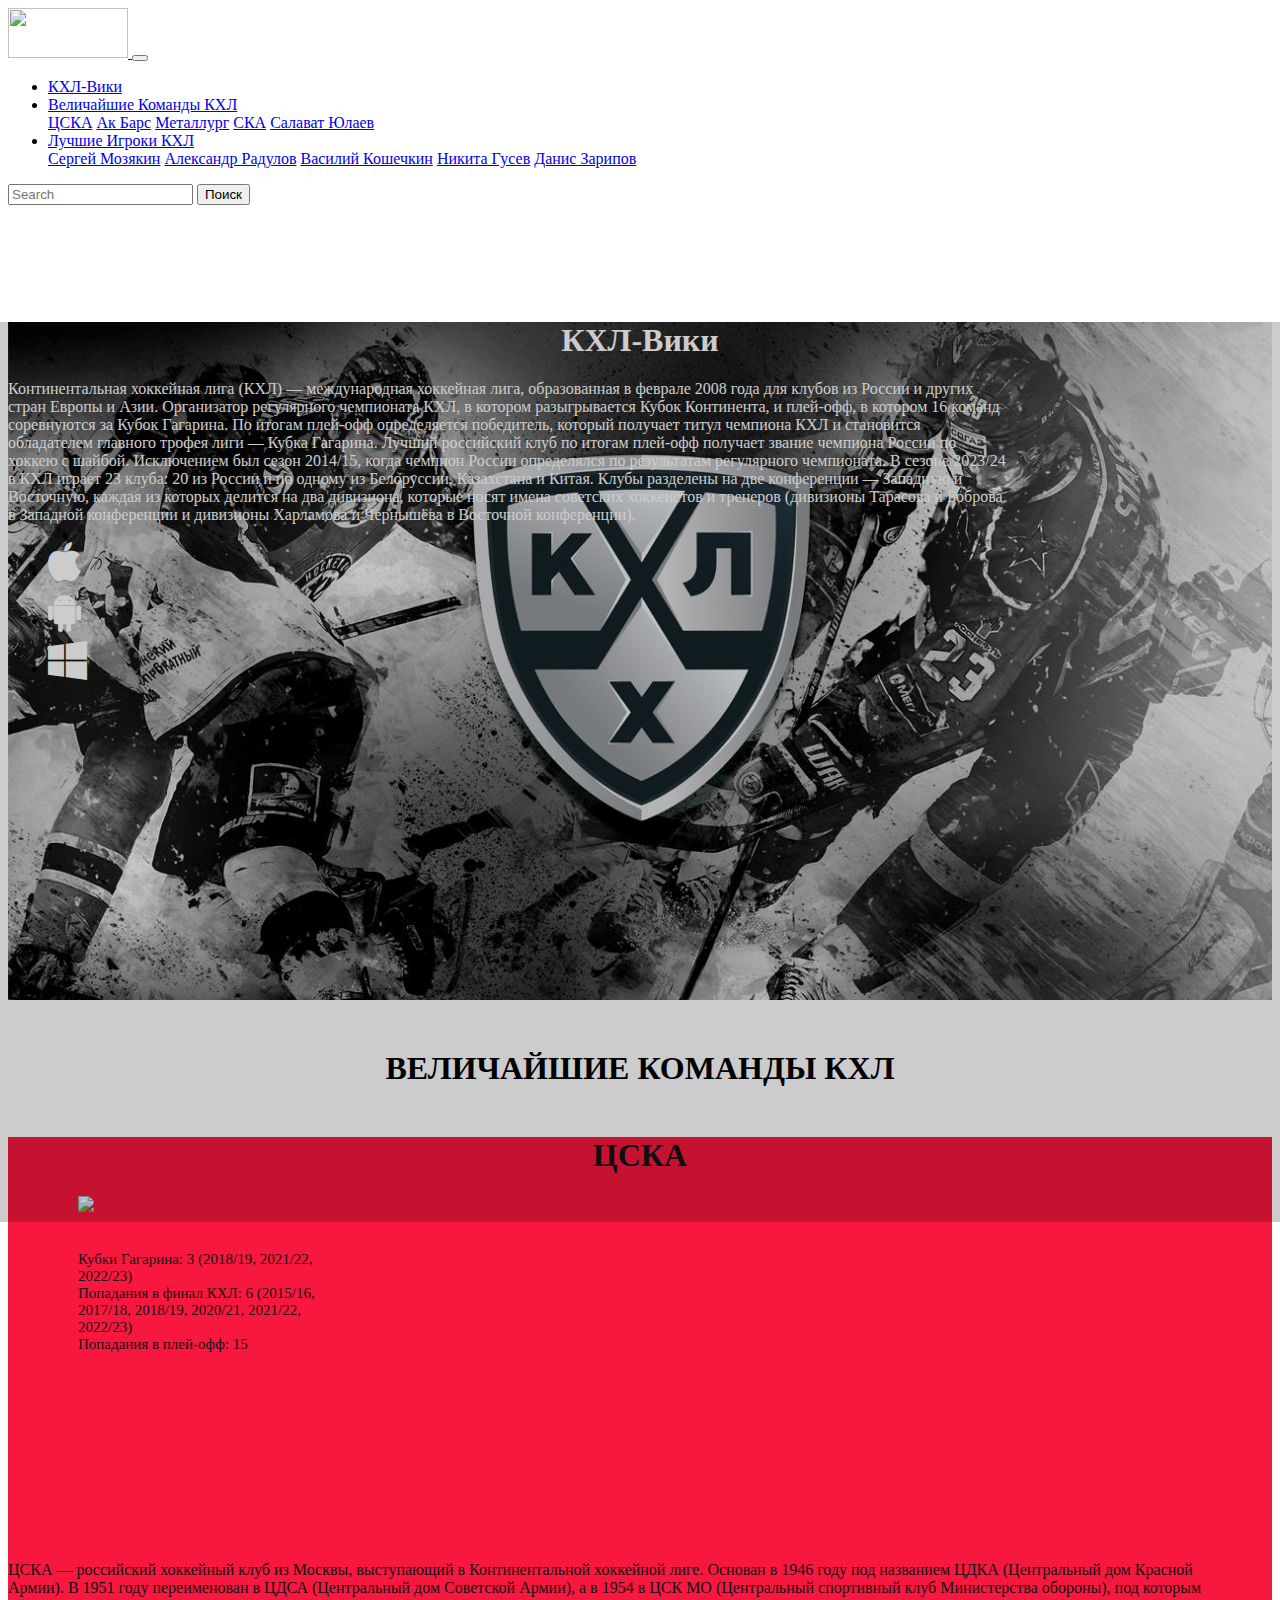
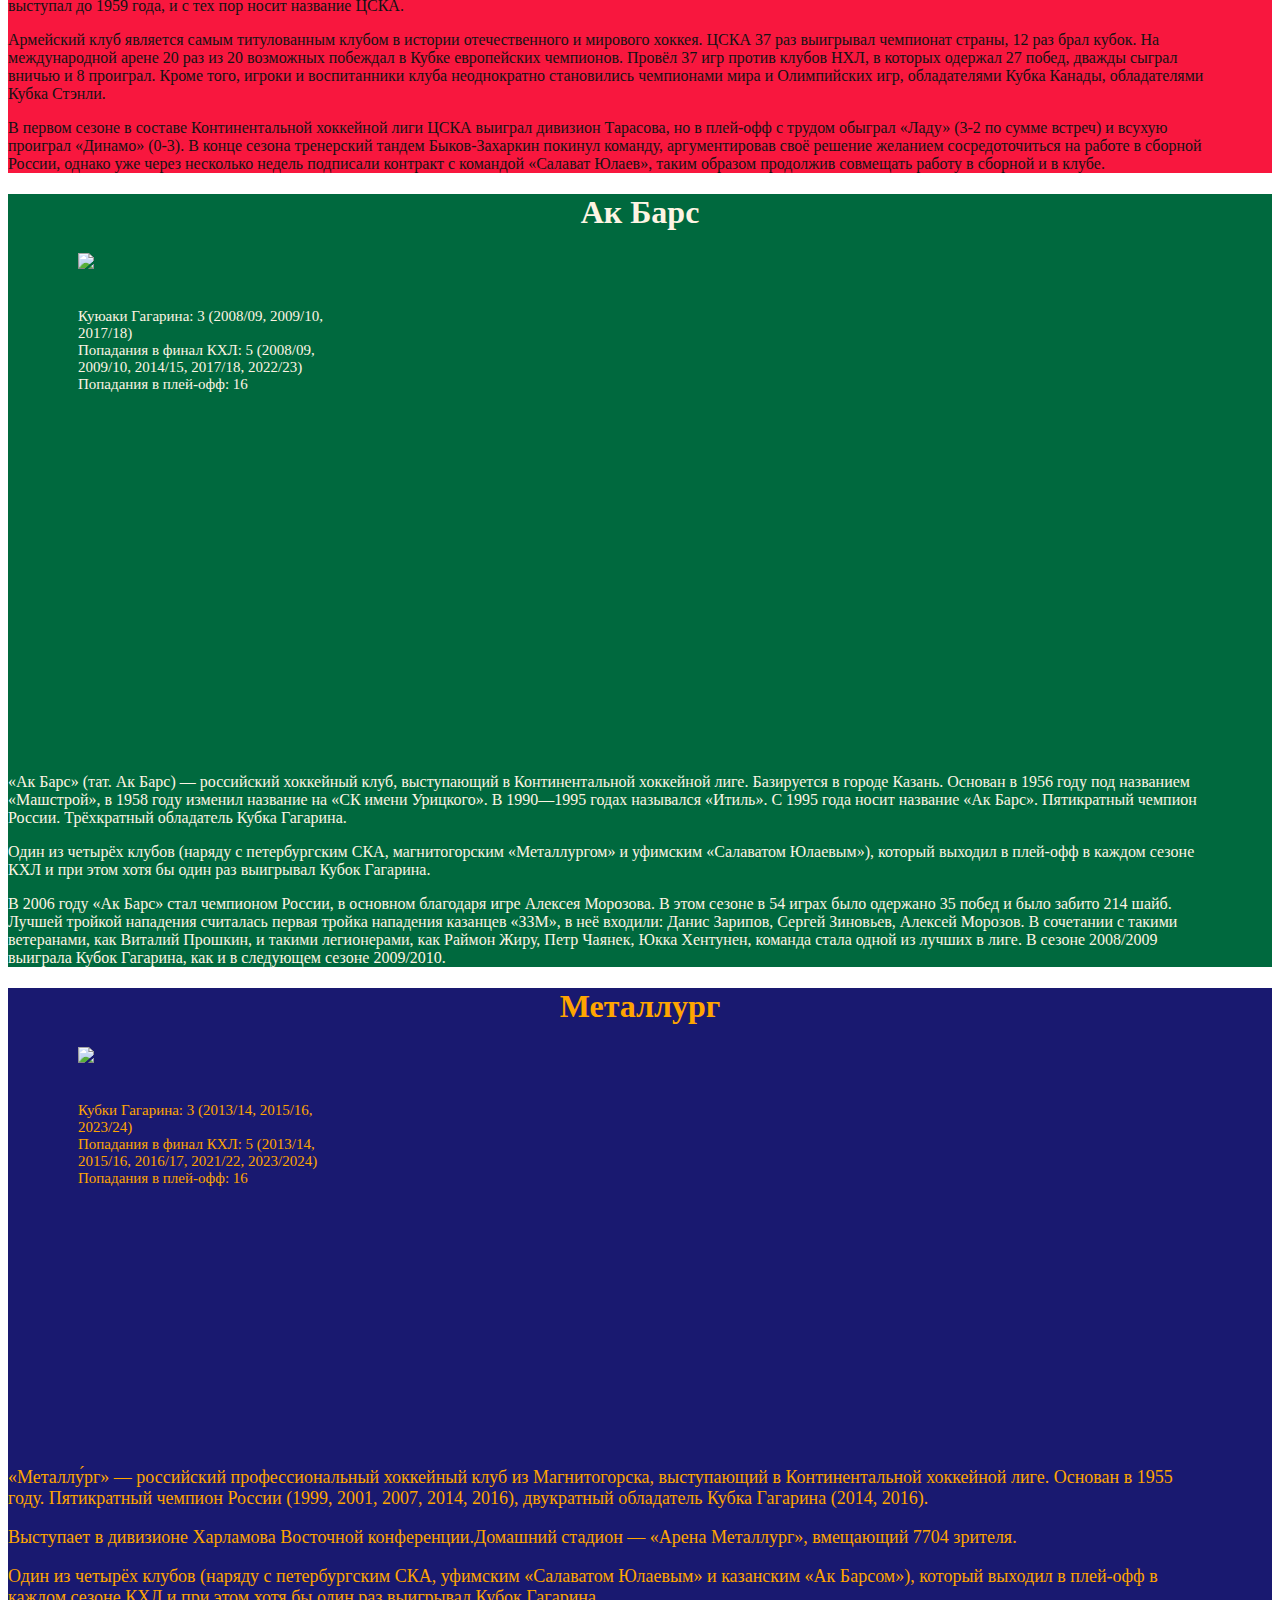
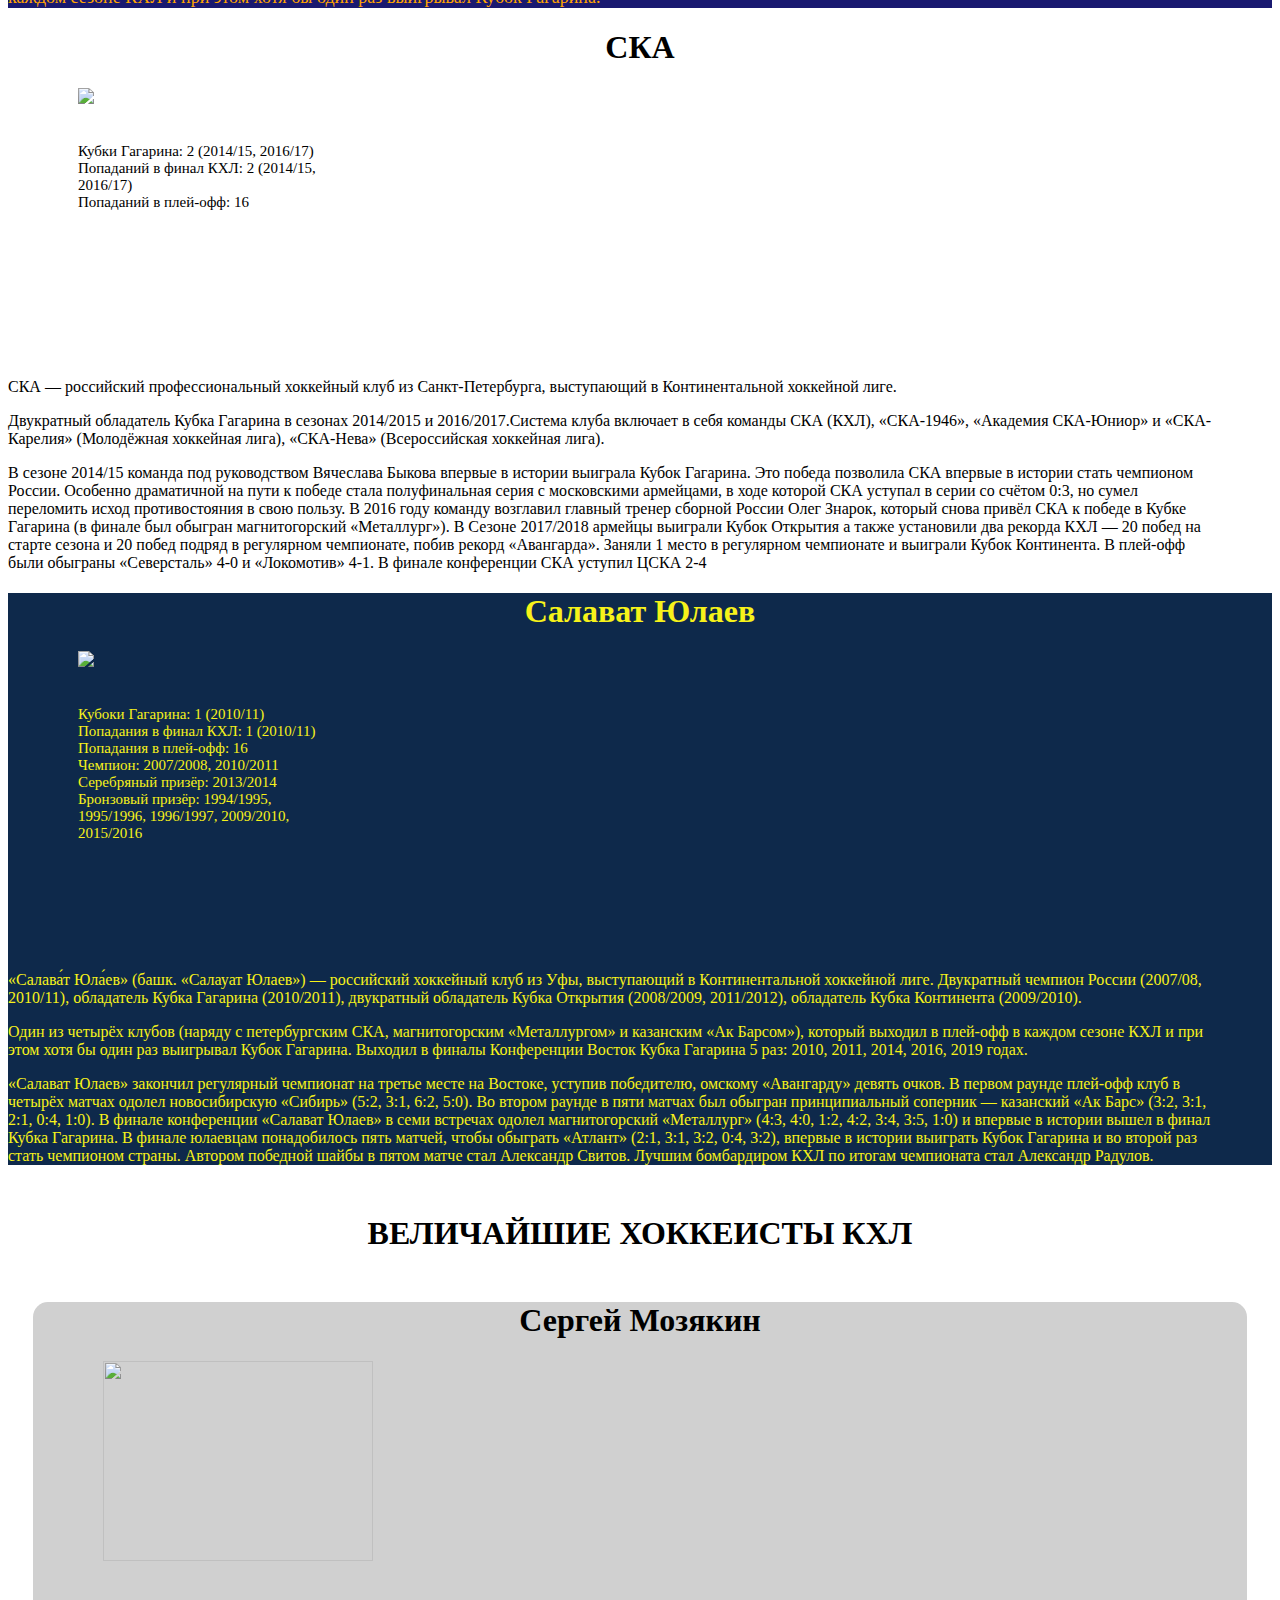
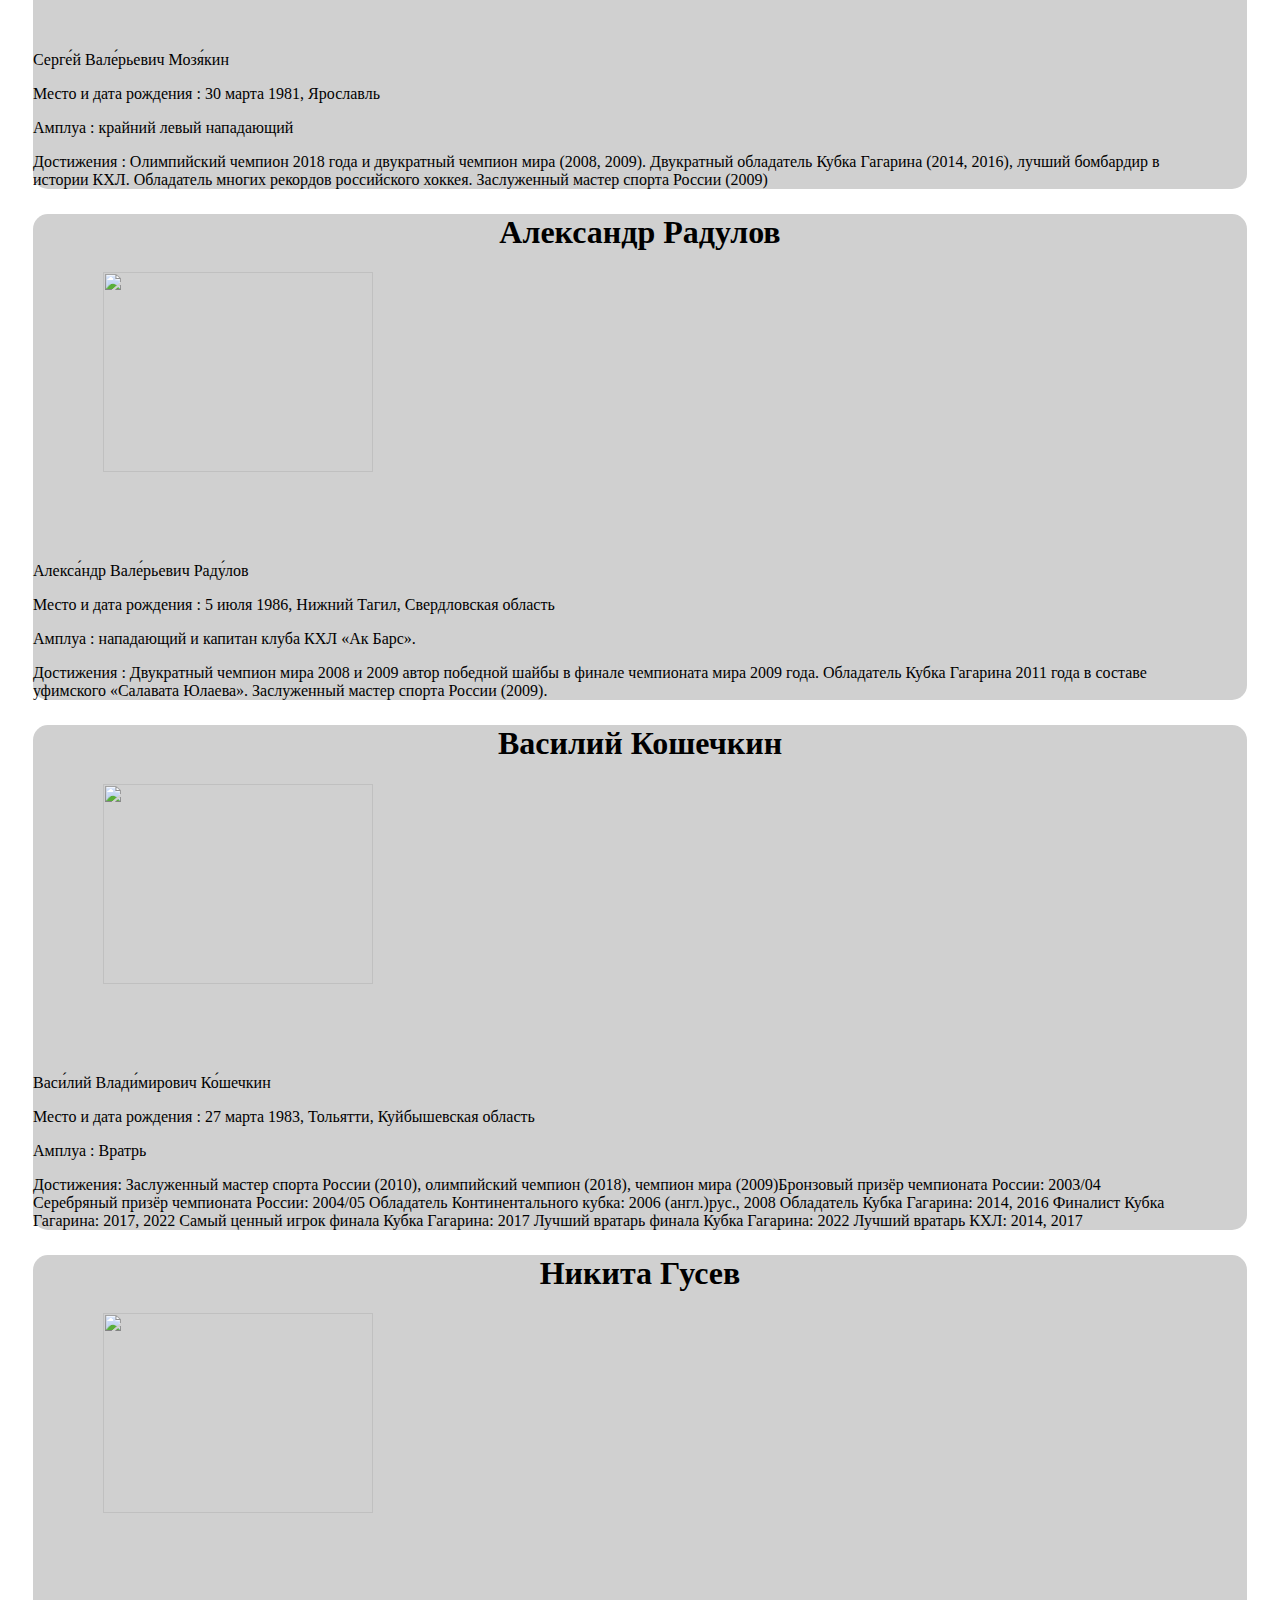
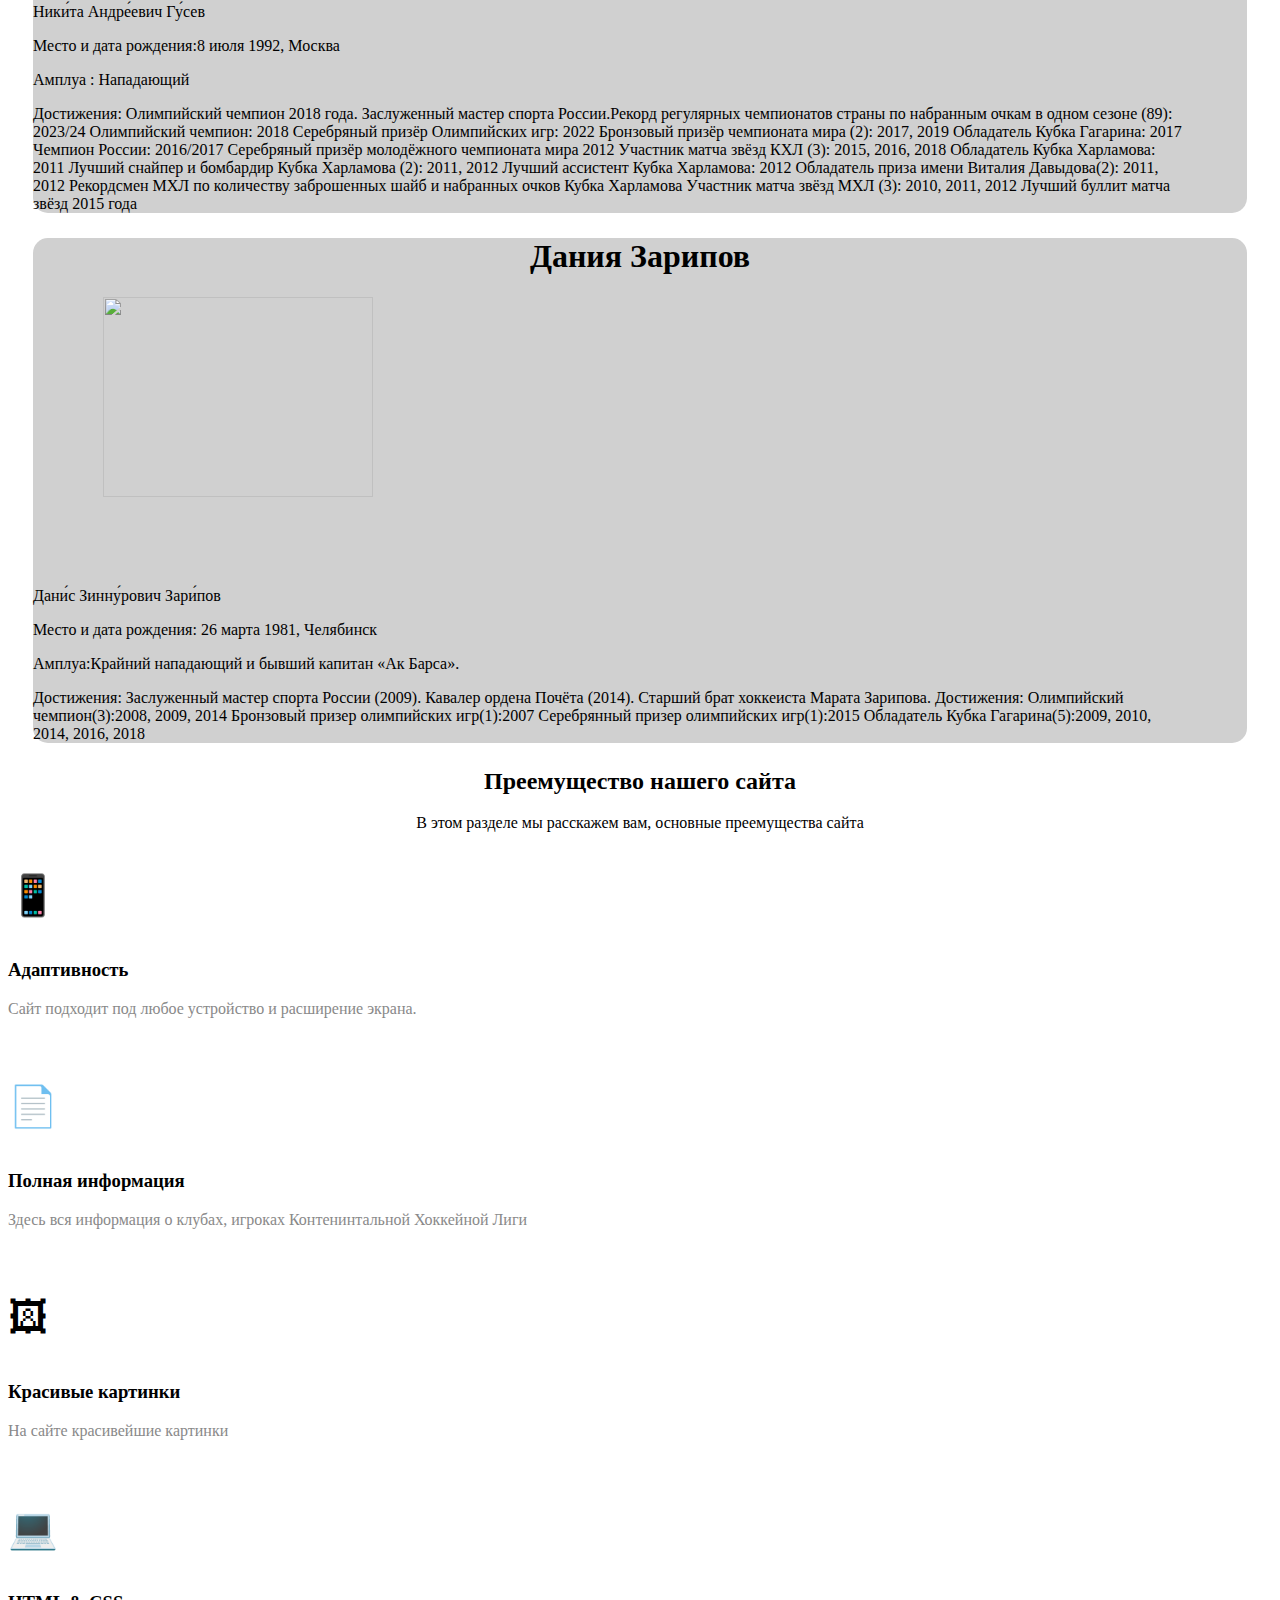
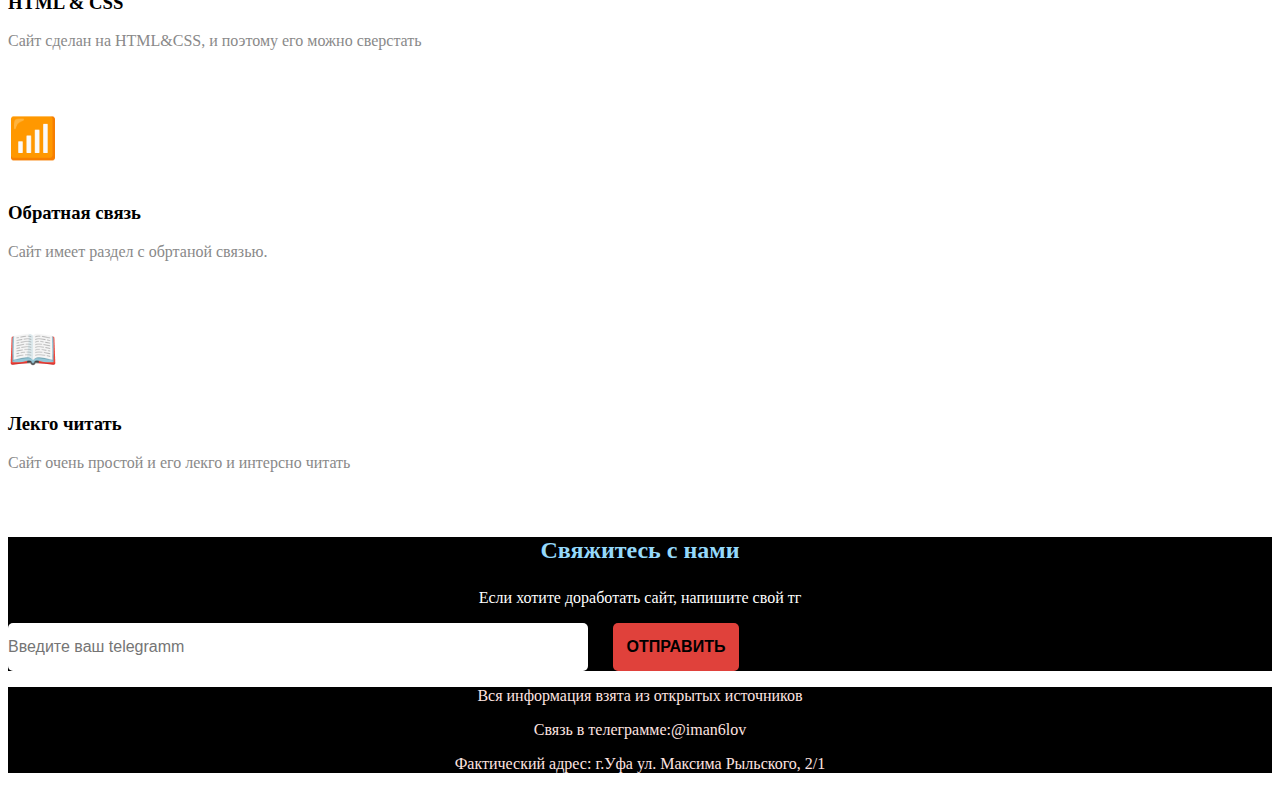
==== commit 0f6cccc0: "Add files via upload" ====
--- a/indexKhl.html
+++ b/indexKhl.html
@@ -78,14 +78,15 @@
     </nav> 
 
     <header id="header" class="header">
+        <div class="overlay"></div>
         <div class="container"> 
             <div class="row">
+            <div class="offer animated fadeInLeft ">
+                <h1 class="khl_wiki" align="center"> 
+                    КХЛ-Вики
+                </h1>
+                    </div>  
                 <div class="col-lg-6">
-                    <div class="offer animated fadeInLeft basket-wiki">
-                        <h1> 
-                            КХЛ-Вики
-                        </h1>
-                    </div>  
                     <div class="offer__intro">
                     </div> 
                     <div class="col-lg-10">
@@ -116,7 +117,7 @@
         </div>
     </header>
 
-    <div class="teams__nba animated tada"> 
+    <div class="teams__khl animated tada"> 
             <h1>ВЕЛИЧАЙШИЕ КОМАНДЫ КХЛ</h1>
         </div>
 
@@ -587,7 +588,7 @@
                       <h2 class="title__main blue" >
                          Свяжитесь с нами
                       </h2>
-                       <p class="title__text">
+                        <p class="title__text">
                              Если хотите доработать сайт, напишите свой тг
                         </p>
                     </div>
@@ -607,7 +608,7 @@
 
     <footer id="footer" class="footer">
                  <div class="row mx-3 justify-content-center" align="center">
-                    <div class="col-lg-4">
+                    <div class="col-lg-4 ">
                         <p class="footertext">Вся информация взята из открытых источников</p>
                     </div>
                     <div class="col-lg-4">
--- a/styleKhl.css
+++ b/styleKhl.css
@@ -1,4 +1,3 @@
-body{
 	background-color: #FFFFE0;
     font-family: 'Lato', sans-serif;
     font-family: 'Nunito', sans-serif;
@@ -12,6 +11,16 @@
 p {
 /*    text-align: center;*/
 }
+
+.overlay{
+    min-height: 100%;
+    min-width: 100%;
+    position: absolute;
+    left: 0;
+    background: rgba(0,0,0,0.20);
+}
+
+khl_
 
 .club_info {
     background-color: #D0D0D0;
@@ -173,10 +182,11 @@
     margin-top:8px;
 }
 
-.teams__nba {
+.teams__khl {
     text-align: center;
     border-radius: 15px; 
-    margin: 25px;
+    margin-top: 50px;
+    margin-bottom: 50px;
 }
 
 .menu__item {
@@ -199,7 +209,7 @@
     color: #FFFFFF;
 }
 
-.basket-wiki {
+.khl_wiki {
     color: #FFFFFF;
     text-align: center;
 }
@@ -291,6 +301,8 @@
 
 .igroki {
     text-align: center;
+    margin-top: 50px;
+    margin-bottom: 50px;
 }
 
 
@@ -328,6 +340,7 @@
 }
 .title__main, .title__text {
     text-align: center;
+    margin-top: 25px;
 }
 
 .button {
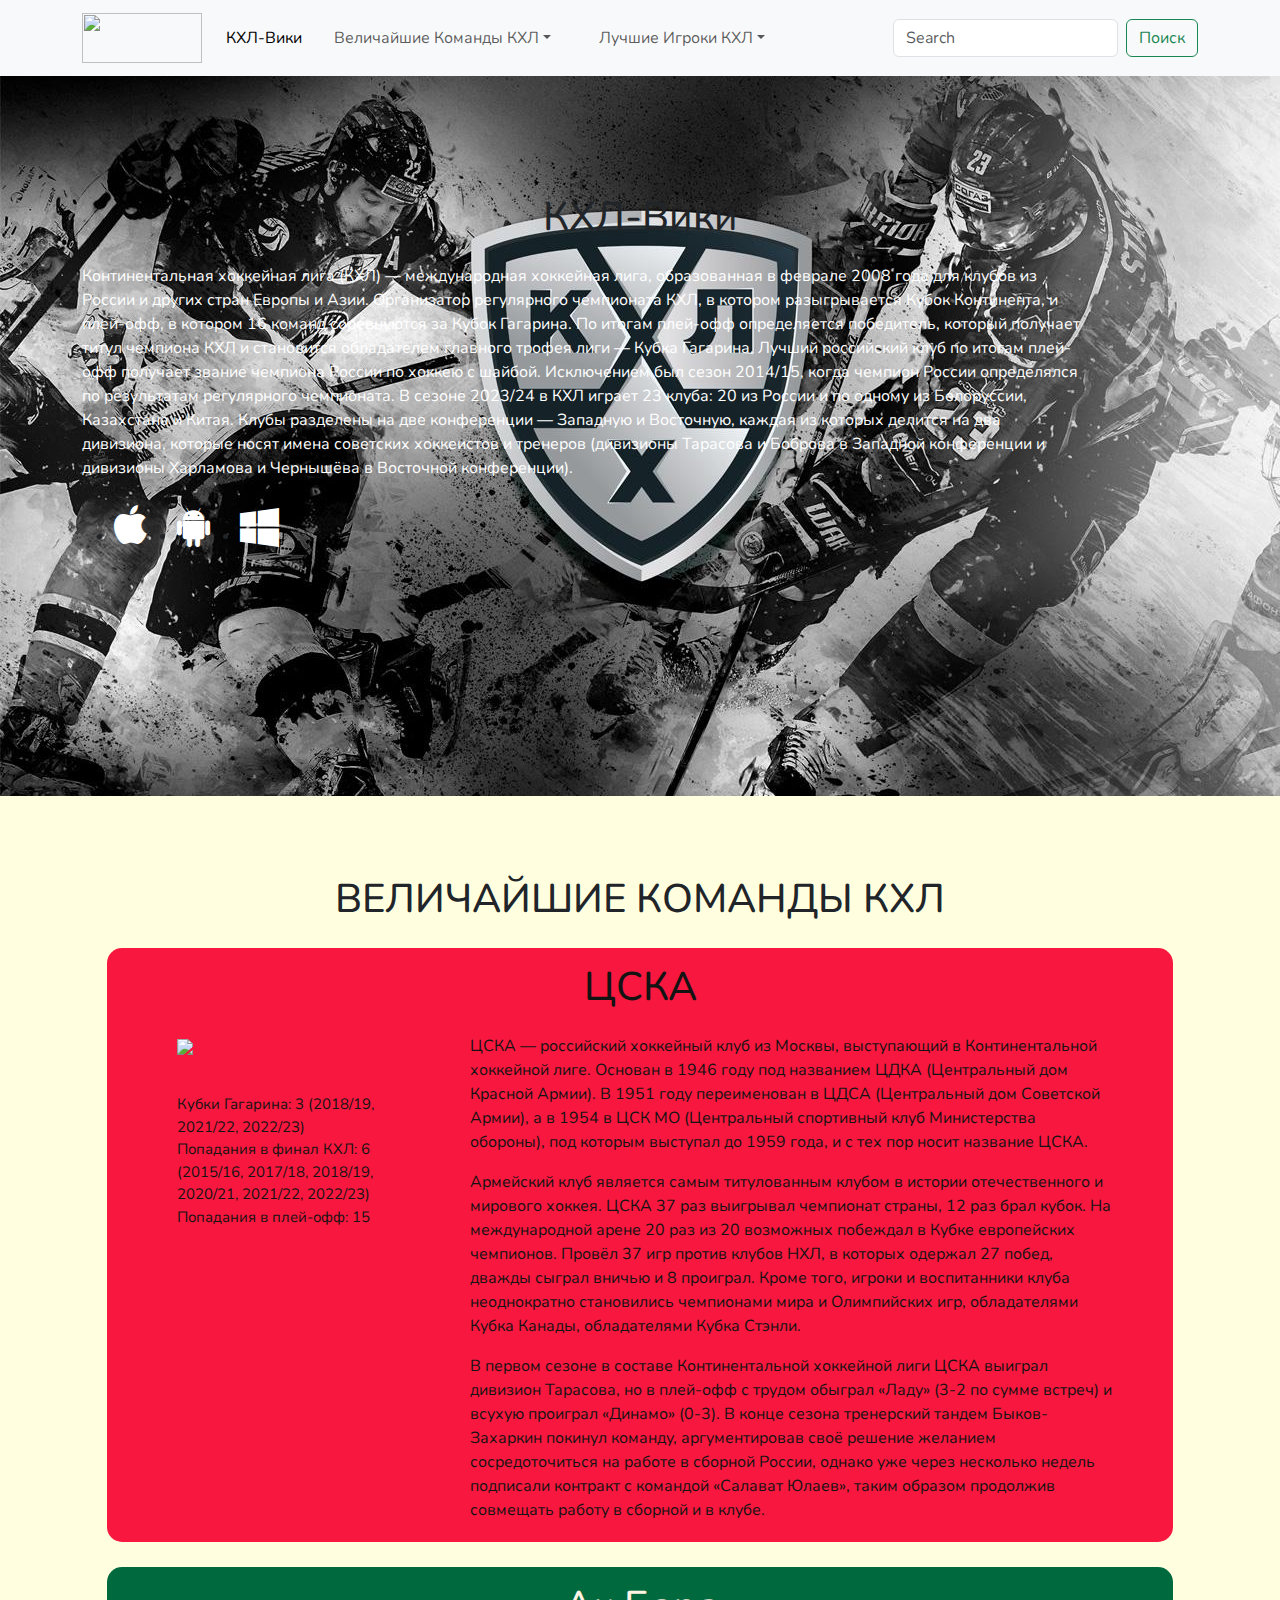
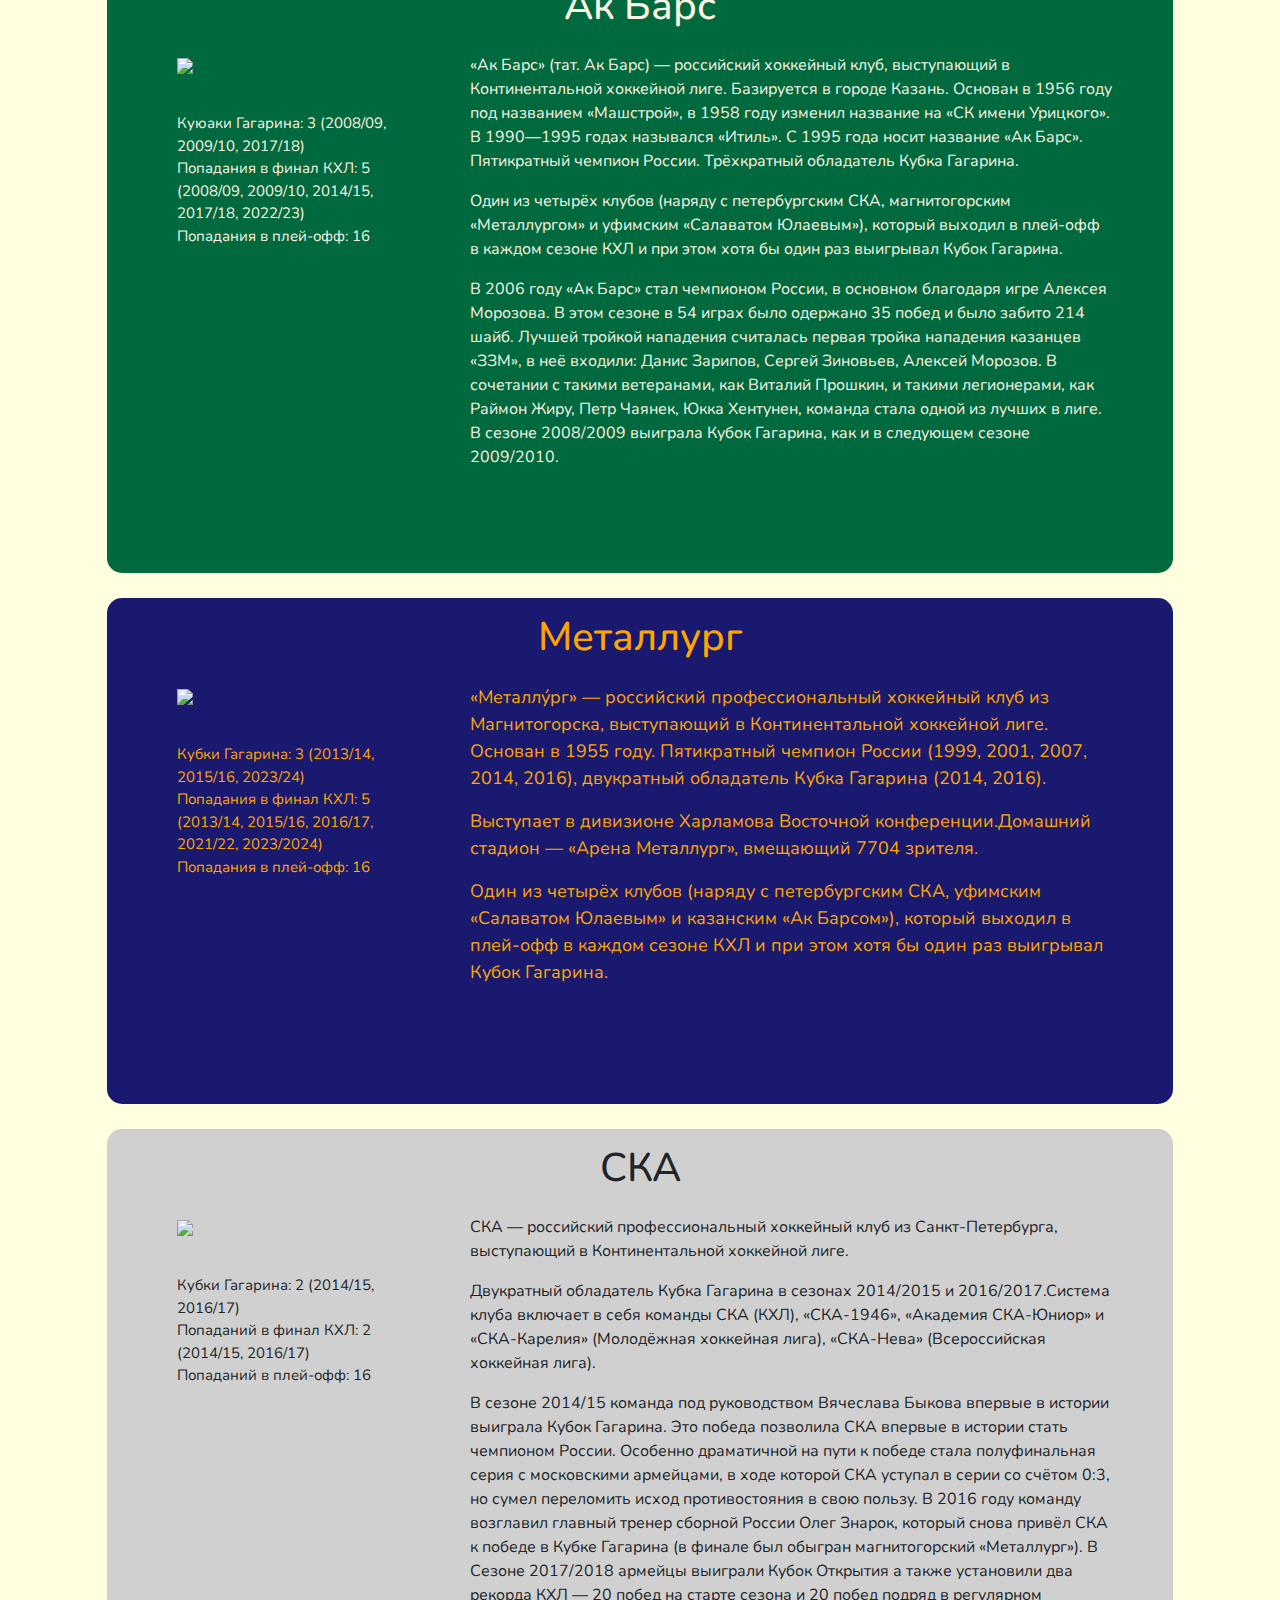
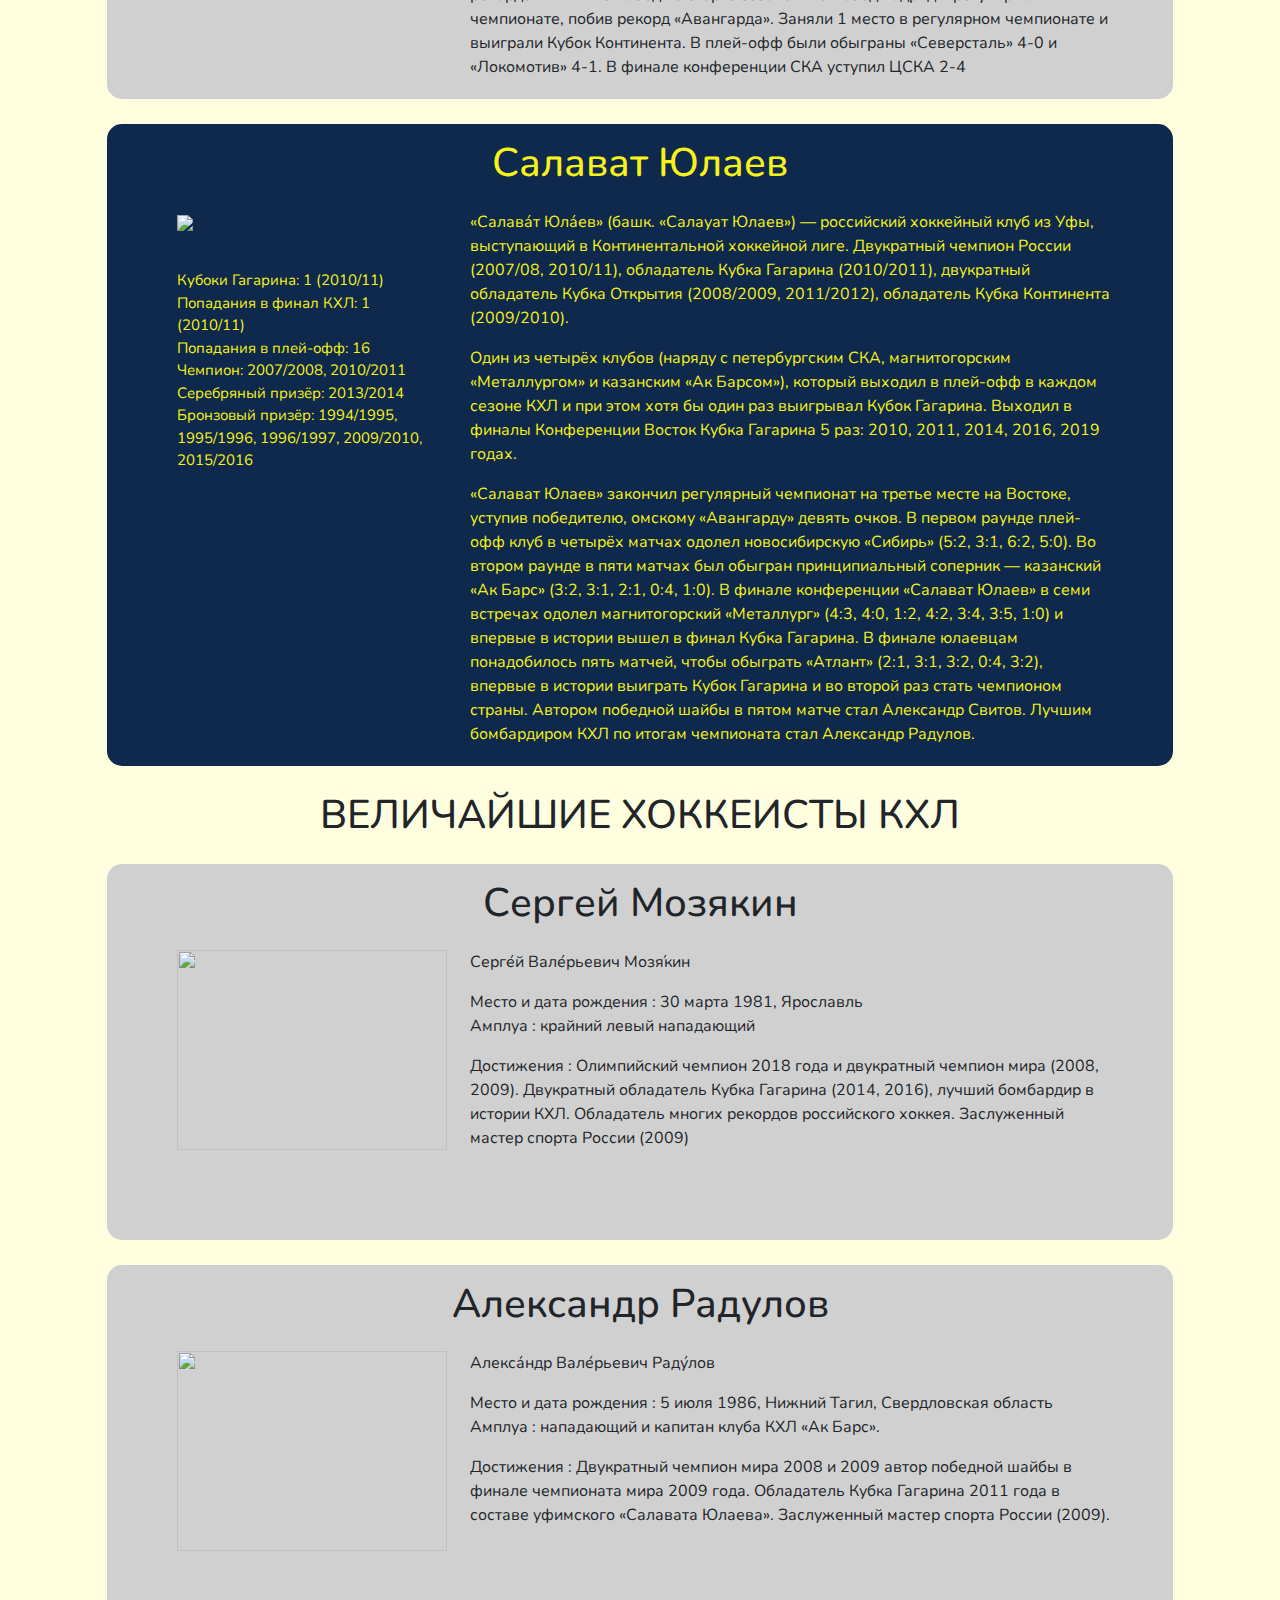
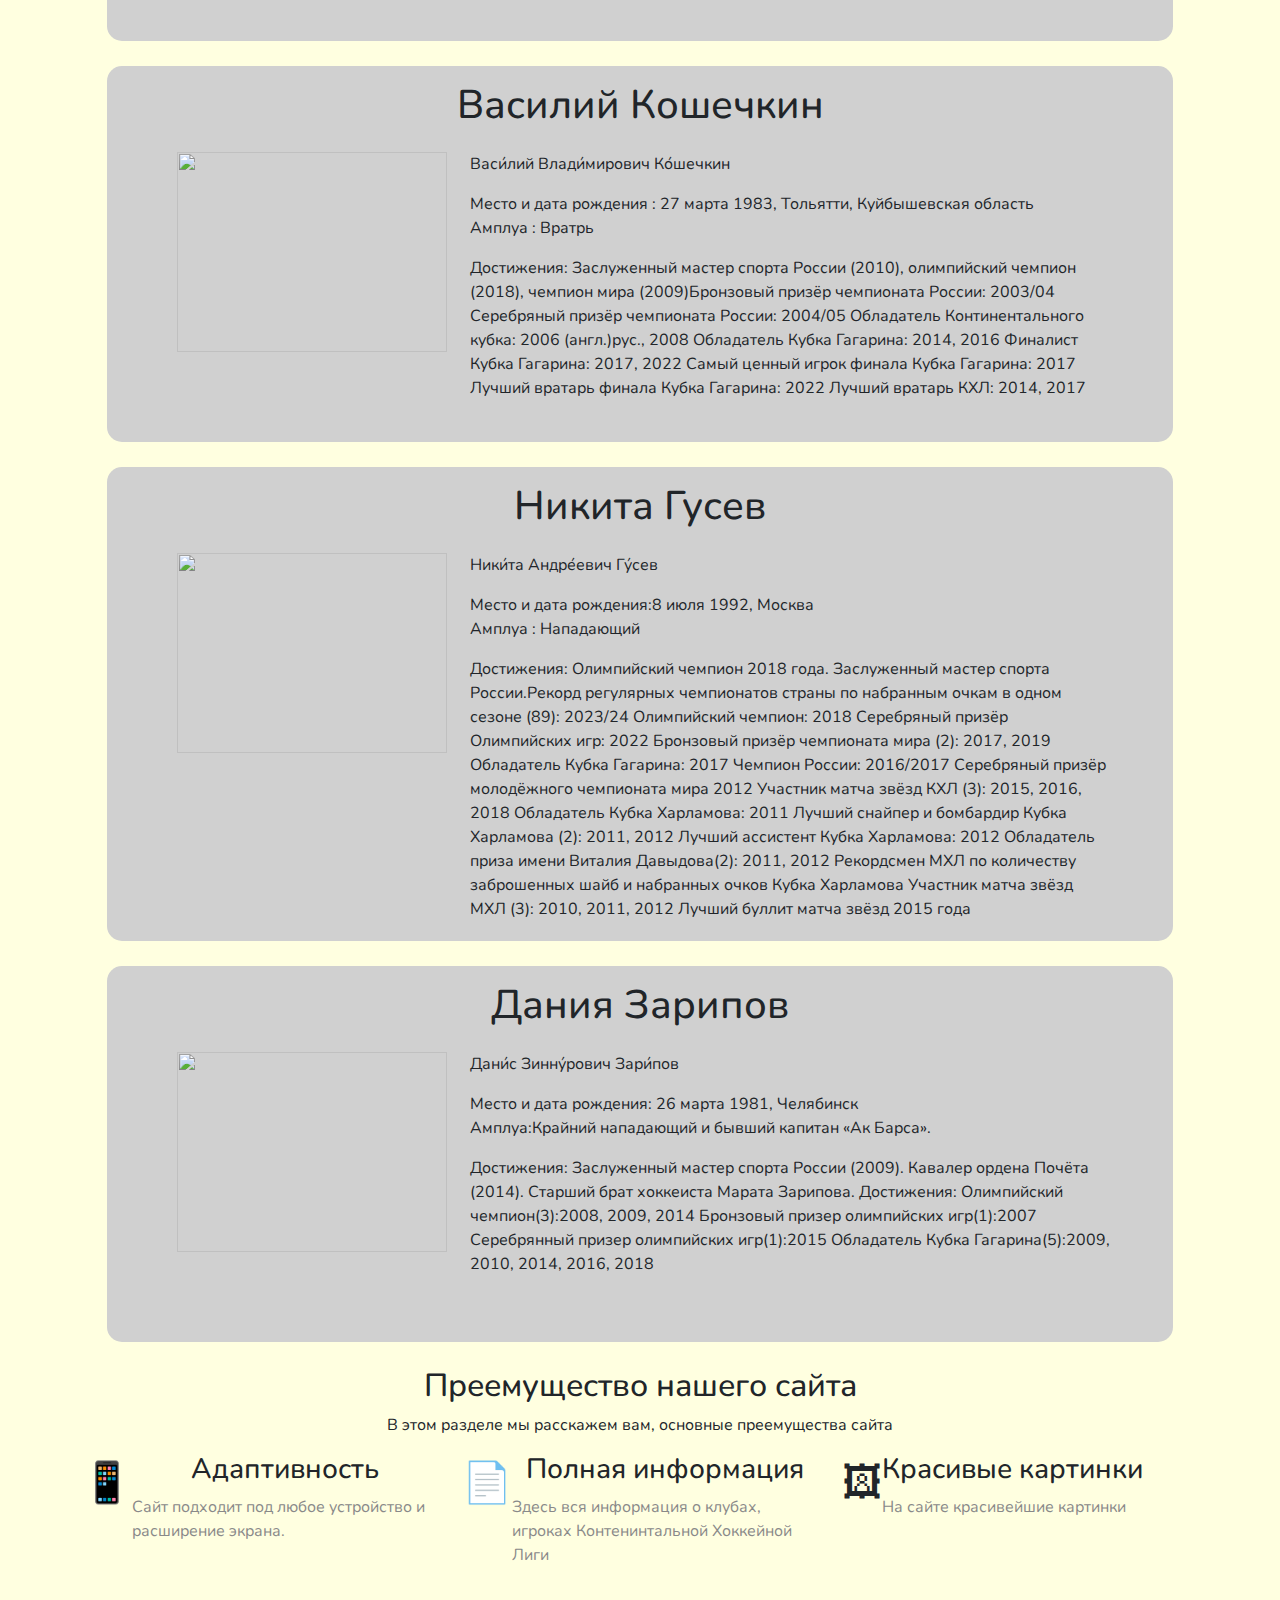
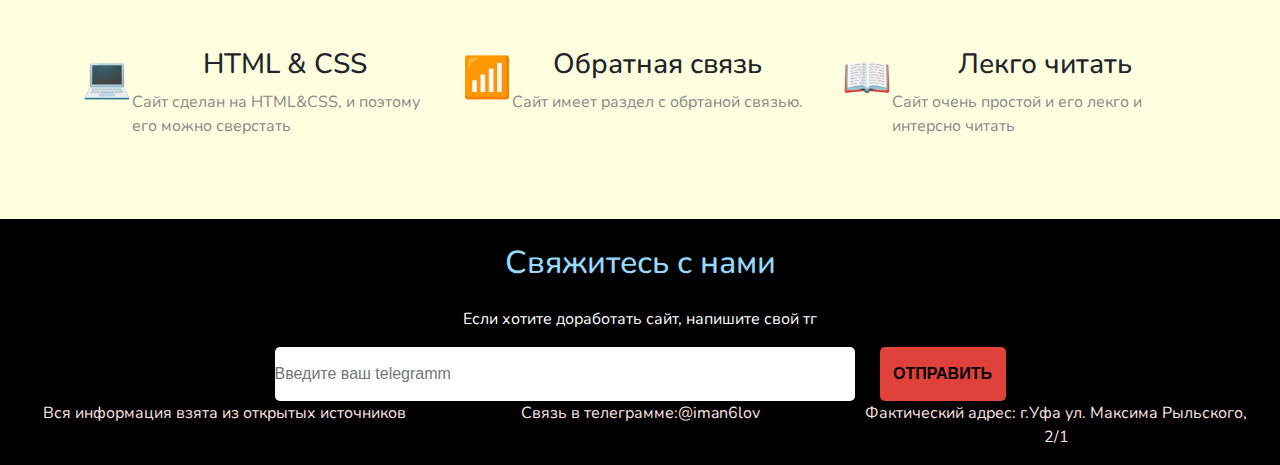
==== commit 7bbf2f1e: "modified:   indexKhl.html 	modified:   styleKhl.css" ====
--- a/indexKhl.html
+++ b/indexKhl.html
@@ -19,8 +19,10 @@
 
 
    <!-- Bootstrap -->
-   <link rel="stylesheet" href="https://cdn.jsdelivr.net/npm/bootstrap@4.6.2/dist/css/bootstrap.min.css" integrity="sha384-xOolHFLEh07PJGoPkLv1IbcEPTNtaed2xpHsD9ESMhqIYd0nLMwNLD69Npy4HI+N" crossorigin="anonymous"> 
-   <script src="https://cdn.jsdelivr.net/npm/bootstrap@4.6.2/dist/js/bootstrap.bundle.min.js" integrity="sha384-Fy6S3B9q64WdZWQUiU+q4/2Lc9npb8tCaSX9FK7E8HnRr0Jz8D6OP9dO5Vg3Q9ct" crossorigin="anonymous"></script>
+   <!--    <link rel="stylesheet" href="https://cdn.jsdelivr.net/npm/bootstrap@4.6.2/dist/css/bootstrap.min.css" integrity="sha384-xOolHFLEh07PJGoPkLv1IbcEPTNtaed2xpHsD9ESMhqIYd0nLMwNLD69Npy4HI+N" crossorigin="anonymous"> 
+    <script src="https://cdn.jsdelivr.net/npm/bootstrap@4.6.2/dist/js/bootstrap.bundle.min.js" integrity="sha384-Fy6S3B9q64WdZWQUiU+q4/2Lc9npb8tCaSX9FK7E8HnRr0Jz8D6OP9dO5Vg3Q9ct" crossorigin="anonymous"></script> -->
+    <link href="https://cdn.jsdelivr.net/npm/bootstrap@5.3.3/dist/css/bootstrap.min.css" rel="stylesheet" integrity="sha384-QWTKZyjpPEjISv5WaRU9OFeRpok6YctnYmDr5pNlyT2bRjXh0JMhjY6hW+ALEwIH" crossorigin="anonymous">
+    <script src="https://cdn.jsdelivr.net/npm/bootstrap@5.3.3/dist/js/bootstrap.bundle.min.js" integrity="sha384-YvpcrYf0tY3lHB60NNkmXc5s9fDVZLESaAA55NDzOxhy9GkcIdslK1eN7N6jIeHz" crossorigin="anonymous"></script>
 
    <link rel="stylesheet" href="https://maxcdn.bootstrapcdn.com/font-awesome/4.7.0/css/font-awesome.min.css">
 
@@ -51,7 +53,7 @@
                       <a class="nav-link active" aria-current="page" href="#">КХЛ-Вики</a>
                     </li>
                     <li class="nav-item dropdown mx-3">
-                        <a class="nav-link dropdown-toggle" href="#" id="navbar-Dropdown" role="button" data-toggle="dropdown">Величайшие Команды КХЛ</a>
+                        <a class="nav-link dropdown-toggle" href="#" id="navbar-Dropdown" role="button" data-bs-toggle="dropdown">Величайшие Команды КХЛ</a>
                         <div class="dropdown-menu">
                             <a class="dropdown-item" href="#cska_background">ЦСКА</a>
                             <a class="dropdown-item" href="#ak_bars_background">Ак Барс</a>
@@ -60,7 +62,7 @@
                             <a class="dropdown-item" href="#salavat_background">Салават Юлаев</a>
                     </li>
                     <li class="nav-item dropdown mx-3">
-                        <a class="nav-link dropdown-toggle" href="#" id="navbar-Dropdown" role="button" data-toggle="dropdown">Лучшие Игроки КХЛ</a>
+                        <a class="nav-link dropdown-toggle" href="#" id="navbar-Dropdown" role="button" data-bs-toggle="dropdown">Лучшие Игроки КХЛ</a>
                         <div class="dropdown-menu">
                             <a class="dropdown-item" href="#mozyakin">Сергей Мозякин</a>
                             <a class="dropdown-item" href="#radulov">Александр Радулов</a>
@@ -581,7 +583,7 @@
 
     <section id="feedback" class="feedback">
 
-        <div class="container">
+        <div class="container" align="center">
             <div class="row">
                 <div class="col-lg-12">
                    <div class="title">
@@ -596,7 +598,7 @@
             </div>
 
             <div class="row">
-                <div class="col-lg-10 ml-auto">
+                <div class="ml-auto">
                 <form action="#" class="form"> 
                     <input type="email" placeholder="Введите ваш telegramm" class="form_input" required>
                     <button type="submit" class="button">Отправить</button>
@@ -607,18 +609,17 @@
     </section>
 
     <footer id="footer" class="footer">
-                 <div class="row mx-3 justify-content-center" align="center">
-                    <div class="col-lg-4 ">
-                        <p class="footertext">Вся информация взята из открытых источников</p>
-                    </div>
+        <div class="row mx-3 justify-content-center" align="center">
+            <div class="col-lg-4 ">
+                <p class="footertext">Вся информация взята из открытых источников</p>
+            </div>
                     <div class="col-lg-4">
                         <p class="footertext">Связь в телеграмме:@iman6lov</p>
                     </div>
                     <div class="col-lg-4">
                         <p class="footertext">Фактический адрес: г.Уфа ул. Максима Рыльского, 2/1</p>
                     </div>
-                </div>
-       
+        </div>
     </footer>
 
 </body>
--- a/styleKhl.css
+++ b/styleKhl.css
@@ -1,3 +1,4 @@
+body{
 	background-color: #FFFFE0;
     font-family: 'Lato', sans-serif;
     font-family: 'Nunito', sans-serif;
@@ -11,16 +12,6 @@
 p {
 /*    text-align: center;*/
 }
-
-.overlay{
-    min-height: 100%;
-    min-width: 100%;
-    position: absolute;
-    left: 0;
-    background: rgba(0,0,0,0.20);
-}
-
-khl_
 
 .club_info {
     background-color: #D0D0D0;
@@ -182,11 +173,10 @@
     margin-top:8px;
 }
 
-.teams__khl {
+.teams__nba {
     text-align: center;
     border-radius: 15px; 
-    margin-top: 50px;
-    margin-bottom: 50px;
+    margin: 25px;
 }
 
 .menu__item {
@@ -209,7 +199,7 @@
     color: #FFFFFF;
 }
 
-.khl_wiki {
+.basket-wiki {
     color: #FFFFFF;
     text-align: center;
 }
@@ -301,8 +291,6 @@
 
 .igroki {
     text-align: center;
-    margin-top: 50px;
-    margin-bottom: 50px;
 }
 
 
@@ -332,7 +320,6 @@
     margin-right: 21px;
     border:0;
     outline: none;
-
 }
 
 .prem{
@@ -342,6 +329,7 @@
     text-align: center;
     margin-top: 25px;
 }
+
 
 .button {
   font-family: 'PT Sans', sans-serif; 
@@ -387,6 +375,48 @@
     .title__text {
         width: auto;
     }
+    .form_input{
+        background:#FFFFFF;
+        font-size: 16px;
+        font-family: 'PT Sans', sans-serif; 
+        border-radius: 5px;
+        width: 100%;
+        padding: 15px 0;
+        margin-right: 21px;
+        border:0;
+        outline: none;
+    }
+    .club_info {
+        background-color: #D0D0D0;
+        border-radius: 15px;
+        margin: 25px;
+    }
+
+    .club_title {
+        margin-top: 15px;
+        text-align: center;
+    }
+
+    .club_pic {
+        width: 250px;
+        height: 250px;
+        margin-right: 40px;
+        margin-left: 70px;
+        margin-top: 15px;
+        margin-bottom: 40px;
+    }
+
+    .club_achievments {
+        margin-top: 35px;
+        font-size: 15px;
+    }
+
+    .club_bio {
+        margin-top: 15px;
+        margin-bottom: 20px;
+        margin-right: 60px;
+        font-size: 16px;
+    }
 }
 
 @media screen and (max-width: 576px) {
@@ -402,6 +432,7 @@
     }
 }
 
+
 .footertext {
     color: #FFE4E1;
 }
